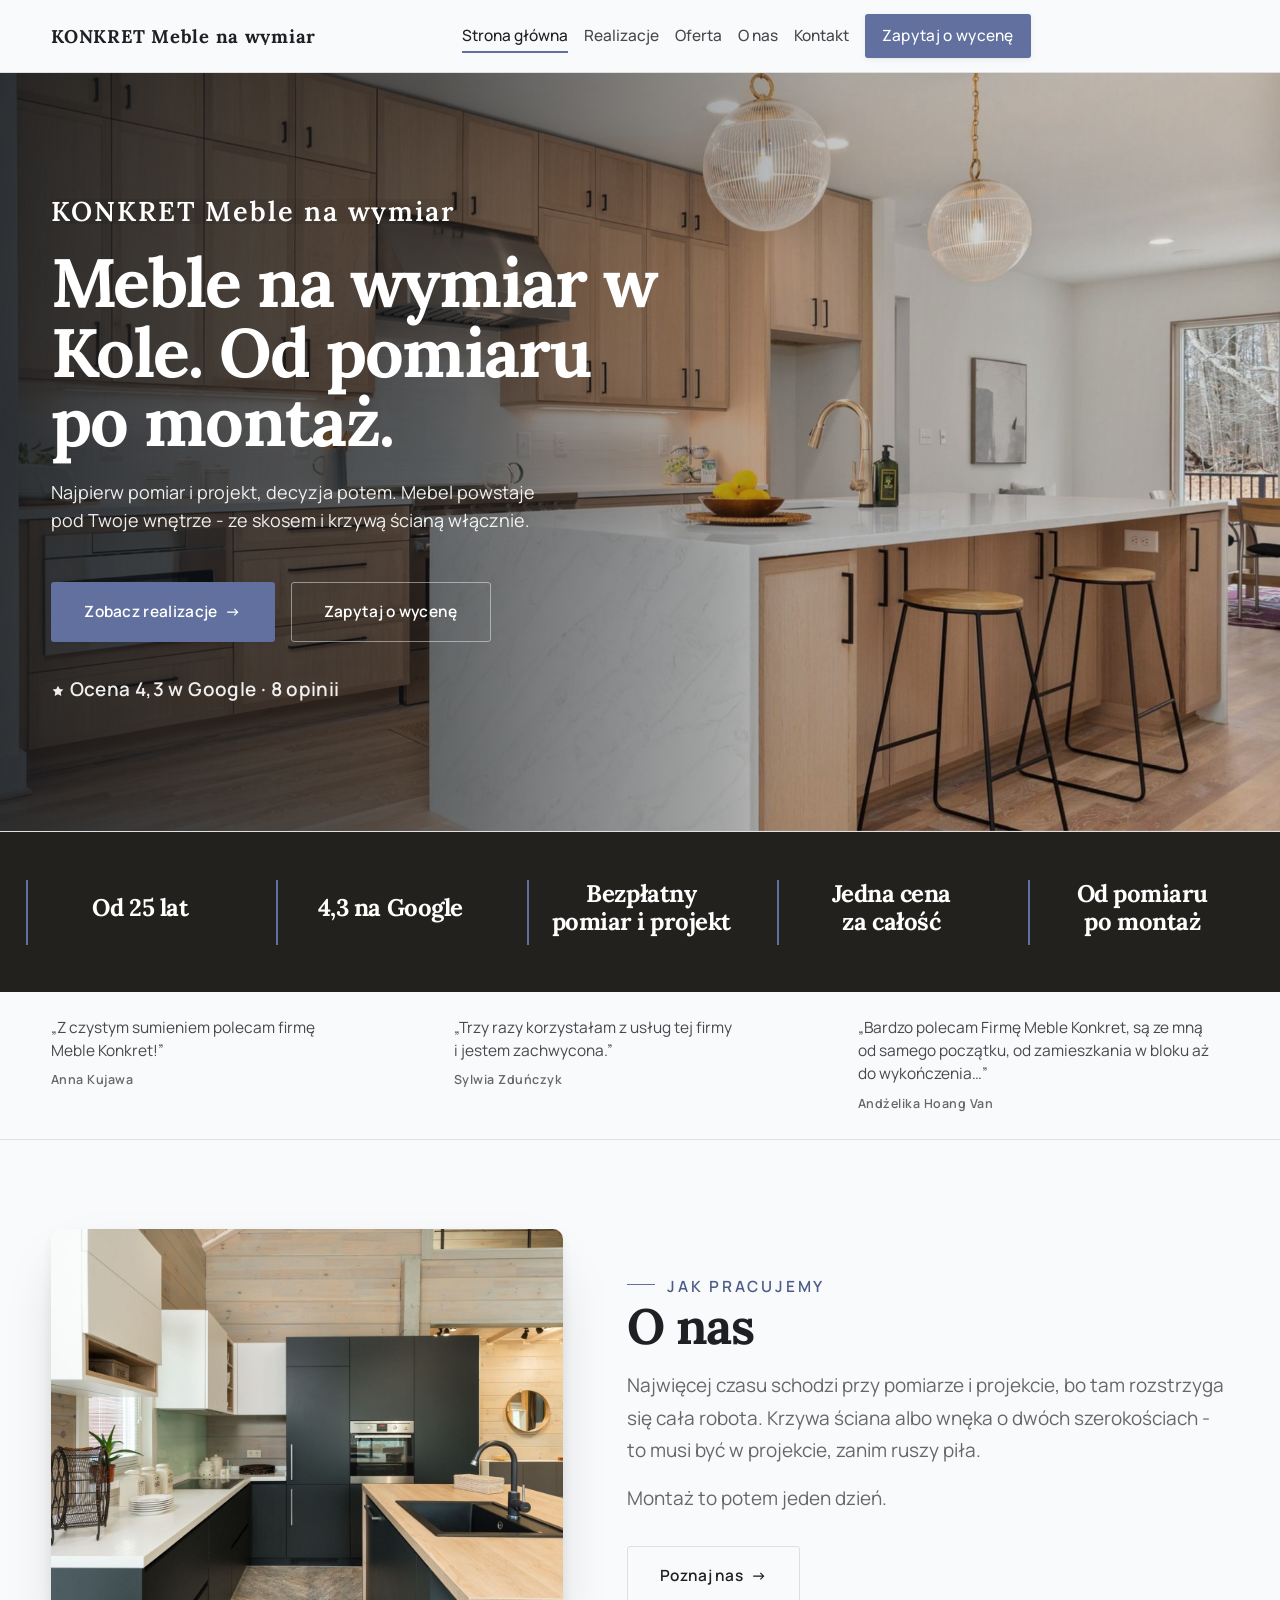
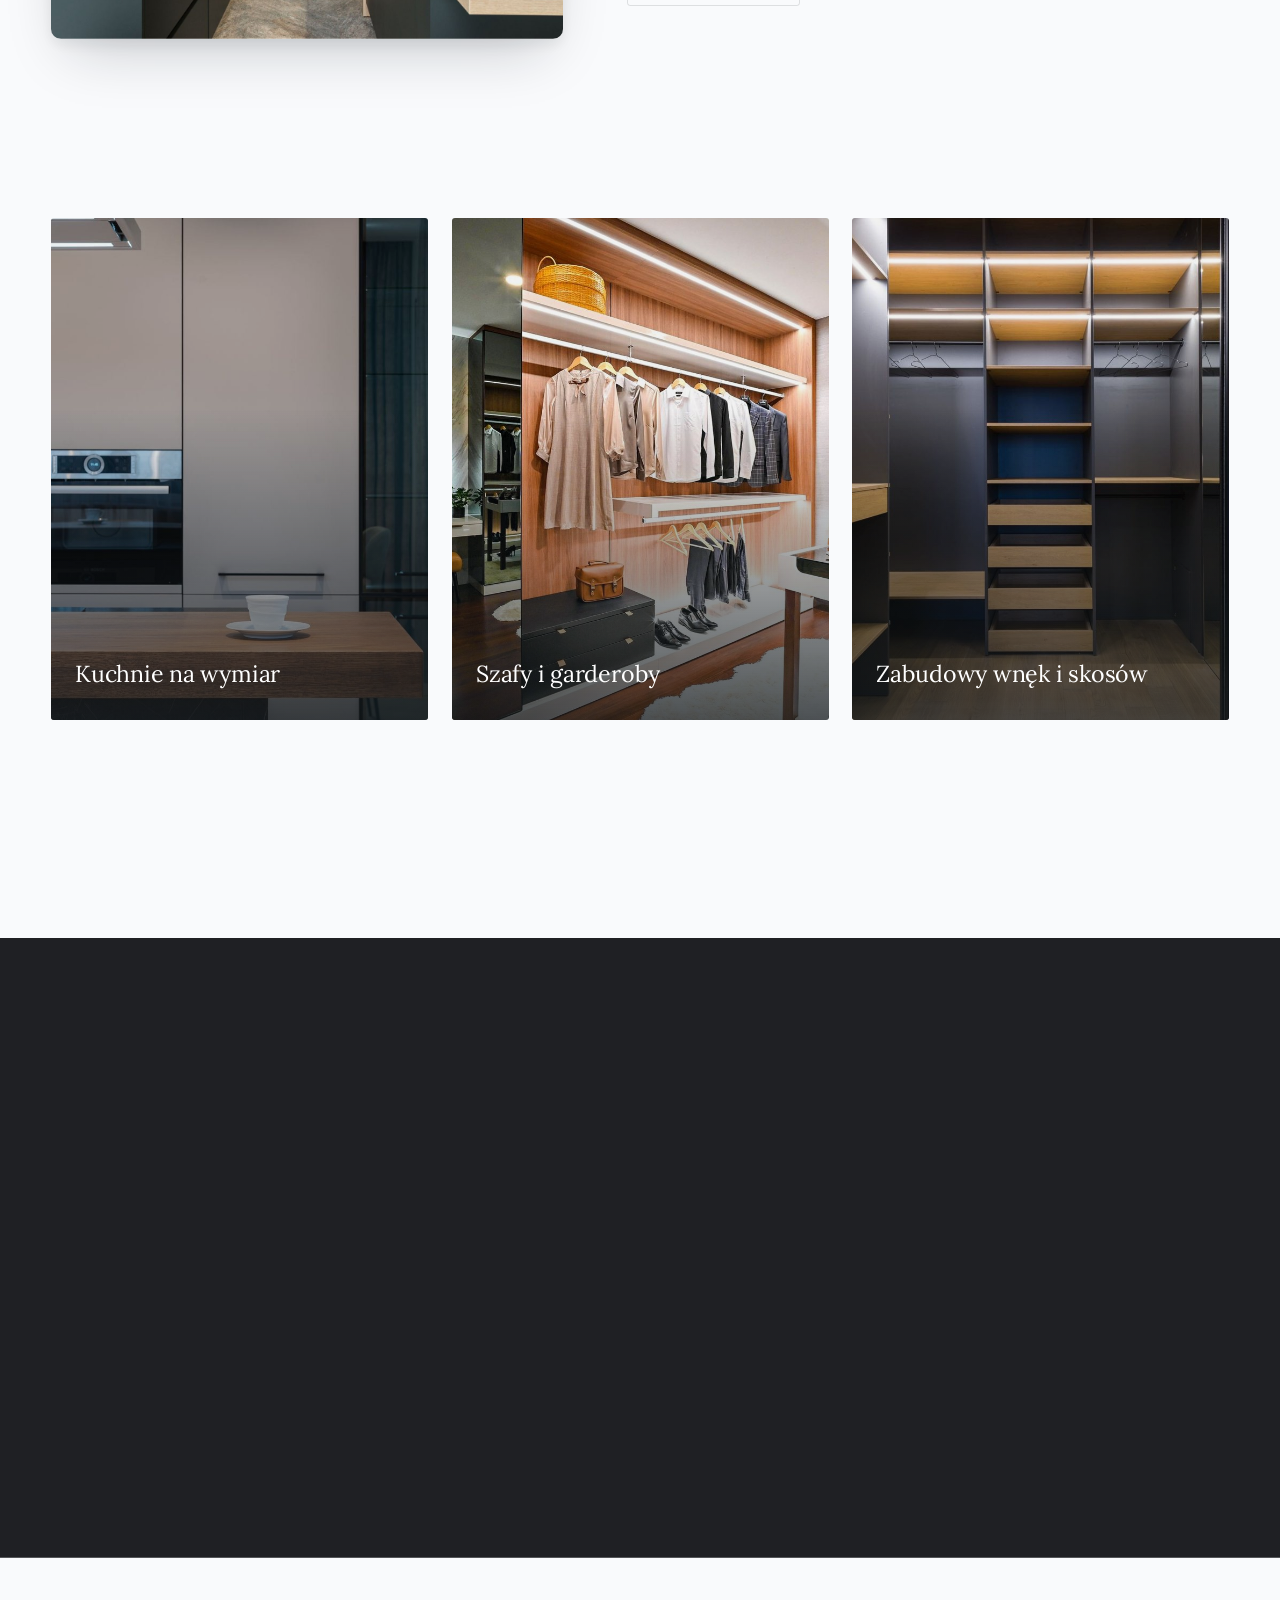
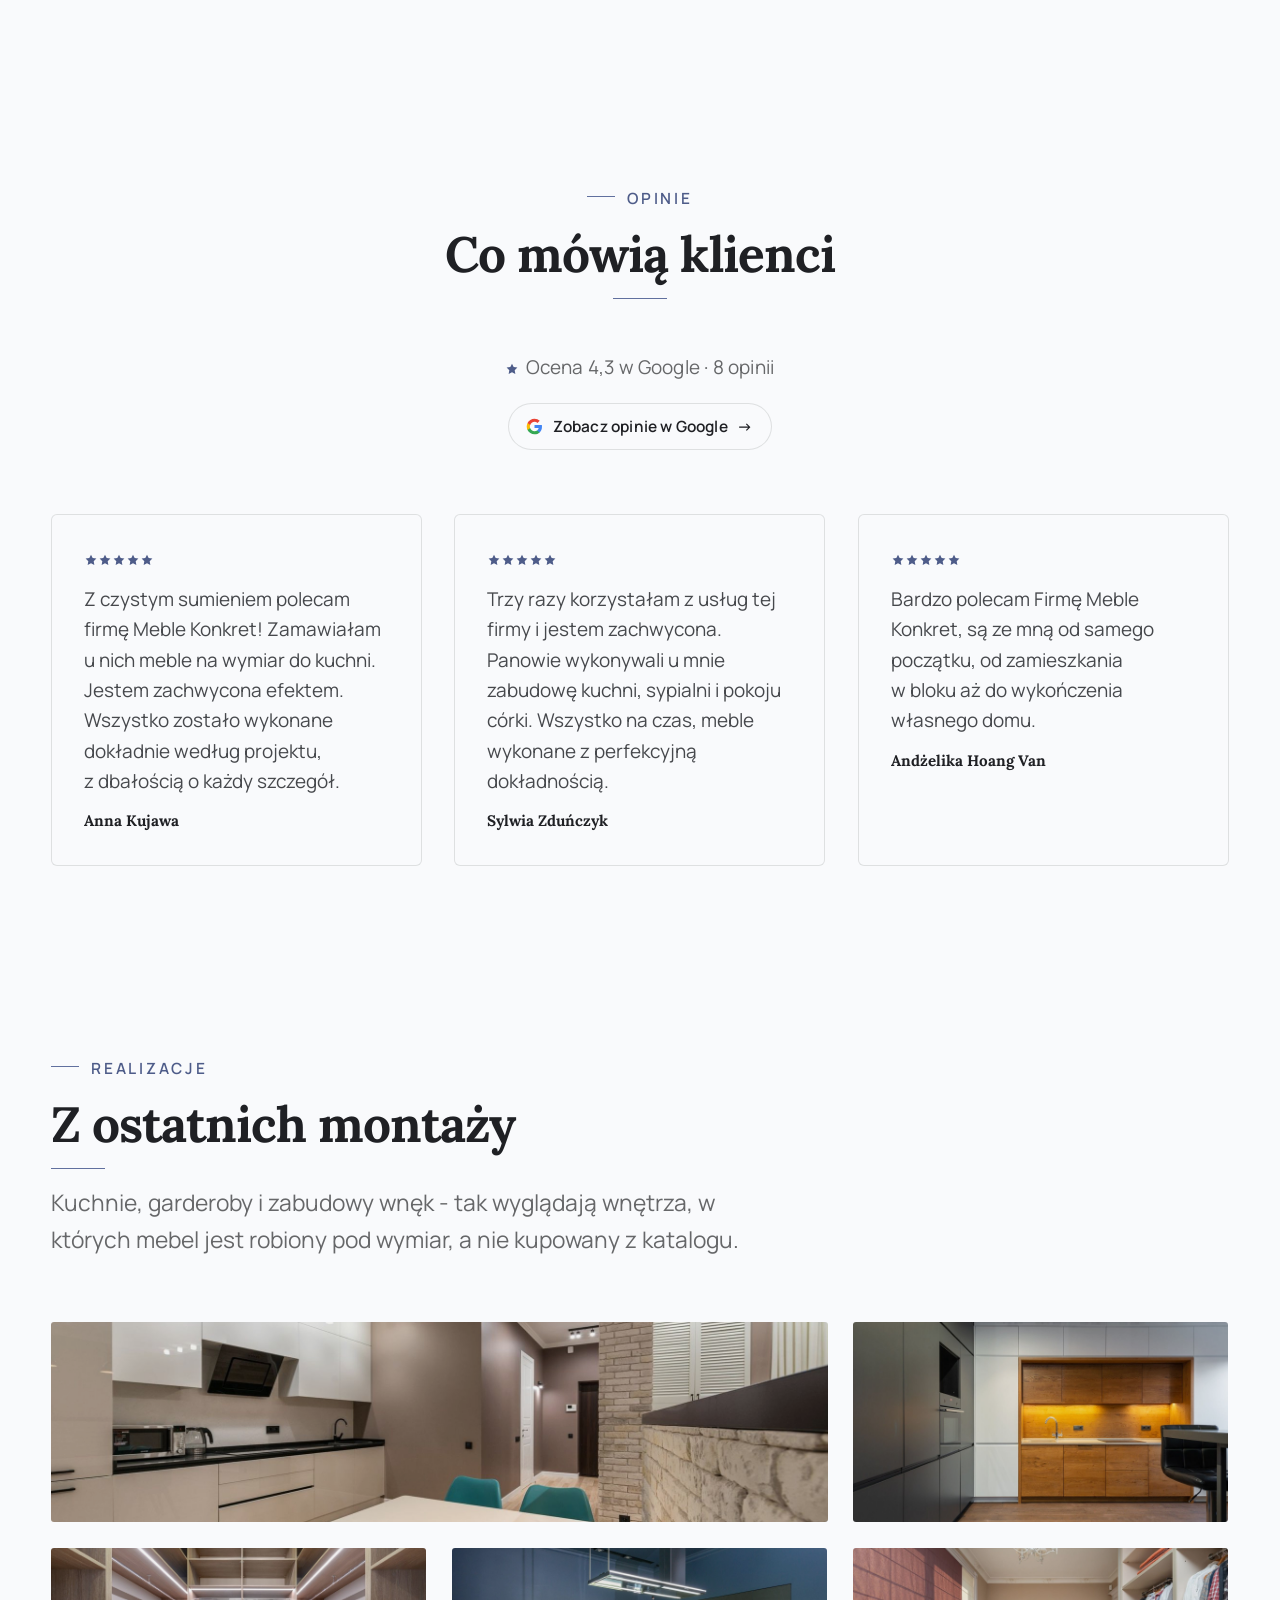
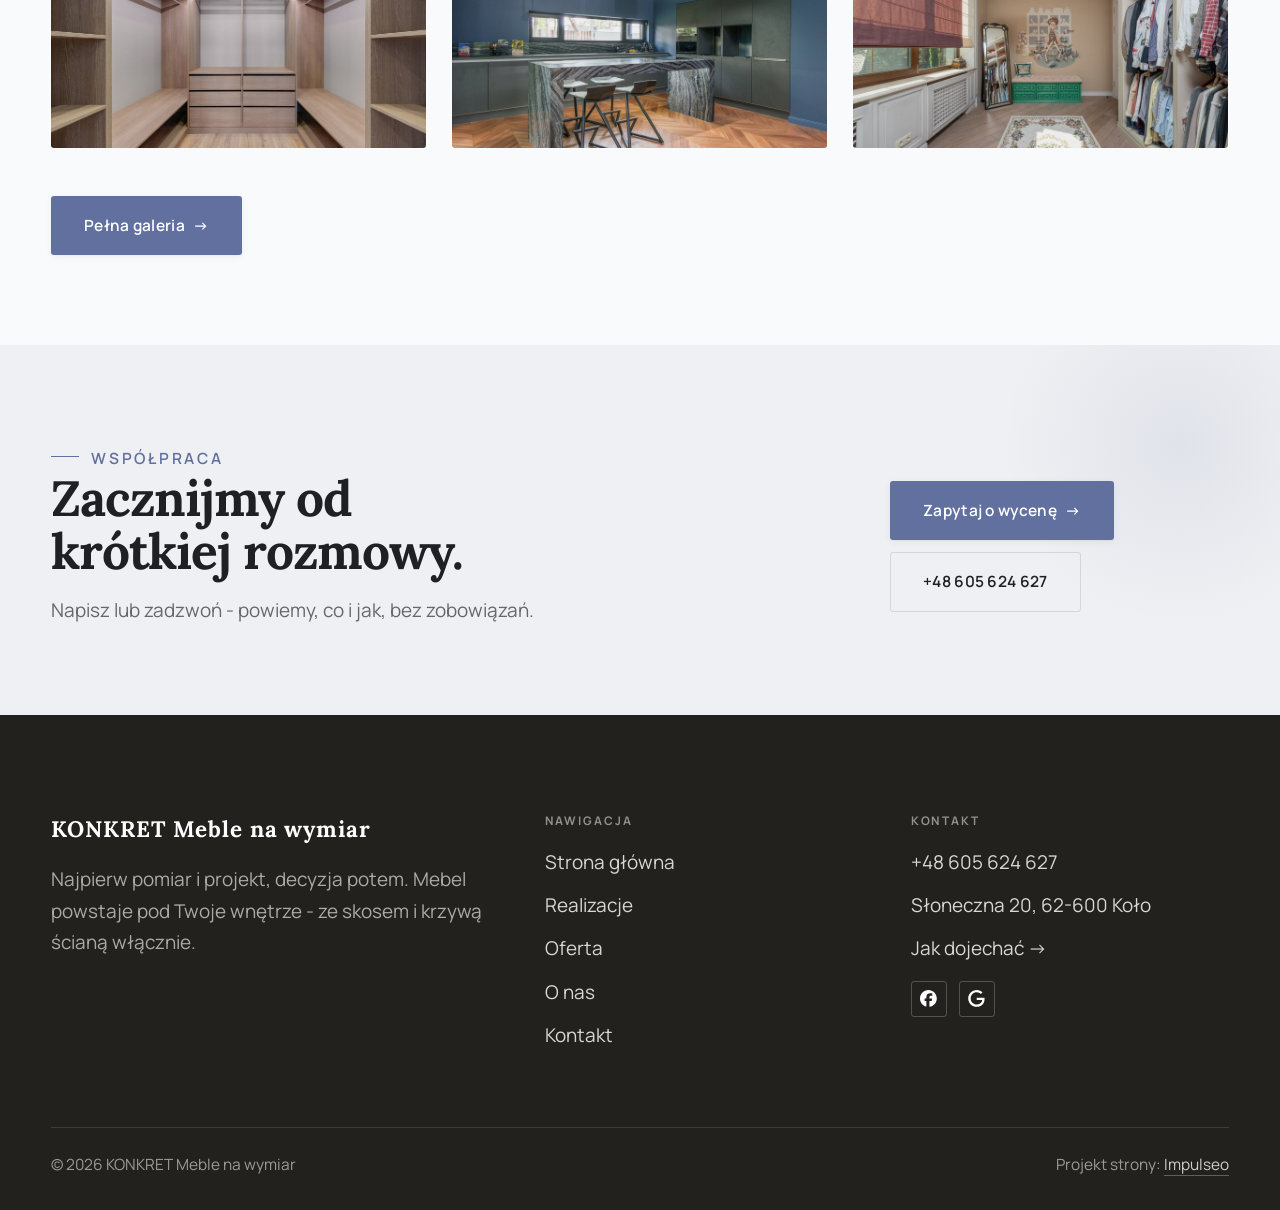
==== index.html @ 9aa64b75 "Strona demo: konkret-meble-na-wymiar" ====
<!DOCTYPE html>
<html lang="pl">
<head>
<meta charset="UTF-8">
<meta name="viewport" content="width=device-width, initial-scale=1.0">
<title>KONKRET Meble na wymiar - meble na wymiar, kuchnie i szafy</title>
<meta name="description" content="Meble na wymiar w Kole: kuchnie, szafy i zabudowy pod Twoje wnętrze. Bezpłatny pomiar i projekt, jedna cena, montaż z gwarancją. Zadzwoń: +48 605 624 627.">
<link rel="canonical" href="https://kris20032.github.io/konkret-meble-na-wymiar/">
<meta name="robots" content="noindex, nofollow">
<meta property="og:type" content="website">
<meta property="og:locale" content="pl_PL">
<meta property="og:site_name" content="KONKRET Meble na wymiar">
<meta property="og:title" content="KONKRET Meble na wymiar - meble na wymiar, kuchnie i szafy">
<meta property="og:description" content="Meble na wymiar w Kole: kuchnie, szafy i zabudowy pod Twoje wnętrze. Bezpłatny pomiar i projekt, jedna cena, montaż z gwarancją. Zadzwoń: +48 605 624 627.">
<meta property="og:url" content="https://kris20032.github.io/konkret-meble-na-wymiar/">
<meta property="og:image" content="https://kris20032.github.io/konkret-meble-na-wymiar/img/og.jpg">
<meta property="og:image:width" content="1200">
<meta property="og:image:height" content="630">
<meta name="twitter:card" content="summary_large_image">
<script type="application/ld+json">{"@context": "https://schema.org", "@type": "HomeAndConstructionBusiness", "name": "KONKRET Meble na wymiar", "url": "https://kris20032.github.io/konkret-meble-na-wymiar/", "telephone": "+48605624627", "image": "https://kris20032.github.io/konkret-meble-na-wymiar/img/og.jpg", "areaServed": "Koło"}</script>
<link rel="preconnect" href="https://fonts.googleapis.com">
<link rel="preconnect" href="https://fonts.gstatic.com" crossorigin>
<link href="https://fonts.googleapis.com/css2?family=Lora:wght@500;600;700&family=Manrope:wght@400;500;600&display=swap" rel="stylesheet">
<link rel="stylesheet" href="assets/styles.css?v=09ca39fa">
</head>
<body>

<header class="nav">
  <div class="wrap nav-inner">
    <a class="brand" href="index.html"><span class="name">KONKRET Meble na wymiar</span></a>
    <nav class="nav-links">
      <a href="index.html" class="active" aria-current="page">Strona główna</a>
      <a href="realizacje.html">Realizacje</a>
      <a href="oferta.html">Oferta</a>
      <a href="o-nas.html">O nas</a>
      <a href="kontakt.html">Kontakt</a>
      <a href="kontakt.html" class="btn btn-accent">Zapytaj o wycenę</a>
    </nav>
    <button class="nav-toggle" aria-label="Menu"><span></span><span></span><span></span></button>
  </div>
</header>

<main>
<section class="hero-cine">
  <img src="img/hero.jpg" fetchpriority="high" alt="KONKRET Meble na wymiar - Meble na wymiar w Kole. Od pomiaru po montaż. " width="1880" height="1253">
  <div class="wrap">
    <div class="hero-copy">
      <div class="brandmark bm-s"><span class="bm-line"><span>KONKRET Meble na wymiar</span></span></div>
      <h1>Meble na wymiar w Kole. Od pomiaru po montaż. </h1>
      <p class="lead">Najpierw pomiar i projekt, decyzja potem. Mebel powstaje pod Twoje wnętrze - ze skosem i krzywą ścianą włącznie.</p>
      <div class="hero-actions">
        <a href="realizacje.html" class="btn btn-accent">Zobacz realizacje <span class="arr">→</span></a>
        <a href="kontakt.html" class="btn btn-ghost" style="color:#fff;border-color:rgba(255,255,255,.45)">Zapytaj o wycenę</a>
      </div>
      <div style="margin-top:var(--space-6);color:#fff;font-weight:600;letter-spacing:.02em;opacity:.92"><svg class="ico-star" width="14" height="14" viewBox="0 0 24 24" style="vertical-align:-2px" aria-hidden="true"><path d="M12 2.8l2.85 5.8 6.4.93-4.63 4.5 1.1 6.37L12 17.4l-5.72 3 1.1-6.37-4.63-4.5 6.4-.93L12 2.8Z" fill="currentColor"/></svg> Ocena 4,3 w Google · 8 opinii</div>
    </div>
  </div>
</section>
<section class="strip n-5" style="padding-block:0">
  <div class="wrap">
    <div class="item reveal"><div class="k">Od 25 lat</div><div class="v"></div></div>
    <div class="item reveal"><div class="k">4,3 na Google</div><div class="v"></div></div>
    <div class="item reveal"><div class="k">Bezpłatny pomiar i projekt</div><div class="v"></div></div>
    <div class="item reveal"><div class="k">Jedna cena za całość</div><div class="v"></div></div>
    <div class="item reveal"><div class="k">Od pomiaru po montaż</div><div class="v"></div></div>
  </div>
</section>
<section class="opinie-mini" aria-label="Opinie klientów">
  <div class="wrap">
    <div class="om-row">
      <div class="om-item reveal"><blockquote>„Z czystym sumieniem polecam firmę Meble Konkret!”</blockquote><span class="om-autor">Anna Kujawa</span></div>
      <div class="om-item reveal"><blockquote>„Trzy razy korzystałam z usług tej firmy i jestem zachwycona.”</blockquote><span class="om-autor">Sylwia Zduńczyk</span></div>
      <div class="om-item reveal"><blockquote>„Bardzo polecam Firmę Meble Konkret, są ze mną od samego początku, od zamieszkania w bloku aż do wykończenia…”</blockquote><span class="om-autor">Andżelika Hoang Van</span></div>
    </div>
  </div>
</section>
<section>
  <div class="wrap split">
    <div class="split-art reveal"><img src="img/g1.jpg" alt="KONKRET Meble na wymiar - realizacja" loading="lazy" width="1600" height="1068" decoding="async"></div>
    <div class="split-copy reveal">
      <span class="eyebrow">Jak pracujemy</span>
      <h2>O nas</h2>
      <p class="muted">Najwięcej czasu schodzi przy pomiarze i projekcie, bo tam rozstrzyga się cała robota. Krzywa ściana albo wnęka o dwóch szerokościach - to musi być w projekcie, zanim ruszy piła.</p>
      <p class="muted">Montaż to potem jeden dzień.</p>
      <a href="o-nas.html" class="btn btn-ghost">Poznaj nas <span class="arr">→</span></a>
    </div>
  </div>
</section>
<section class="gateways-band">
  <div class="wrap">
    <div class="gateways">
      <a href="oferta.html" class="gateway reveal"><img src="img/g2.jpg" alt="Kuchnie na wymiar" loading="lazy" width="1600" height="1068" decoding="async"><span class="g-ttl">Kuchnie na wymiar</span></a>
      <a href="oferta.html" class="gateway reveal"><img src="img/g3.jpg" alt="Szafy i garderoby" loading="lazy" width="1600" height="1065" decoding="async"><span class="g-ttl">Szafy i garderoby</span></a>
      <a href="oferta.html" class="gateway reveal"><img src="img/g4.jpg" alt="Zabudowy wnęk i skosów" loading="lazy" width="1600" height="1068" decoding="async"><span class="g-ttl">Zabudowy wnęk i skosów</span></a>
    </div>
  </div>
</section>
<section class="stopklatka" aria-hidden="true">
  <div class="stk-bg" style="background-image:url(img/g5.jpg)"></div>
</section>
<section class="opinie">
  <div class="wrap">
    <div class="head center reveal">
      <span class="eyebrow">Opinie</span>
      <h2>Co mówią klienci</h2>
    </div>
    <p class="op-meta reveal"><svg class="ico-star" width="14" height="14" viewBox="0 0 24 24" style="vertical-align:-2px" aria-hidden="true"><path d="M12 2.8l2.85 5.8 6.4.93-4.63 4.5 1.1 6.37L12 17.4l-5.72 3 1.1-6.37-4.63-4.5 6.4-.93L12 2.8Z" fill="currentColor"/></svg> Ocena 4,3 w Google · 8 opinii</p>
    <p class="op-meta reveal"><a class="op-google" href="https://maps.google.com/?cid=6758295252737353526" target="_blank" rel="noopener"><svg class="op-g-ico" viewBox="0 0 24 24" width="17" height="17" aria-hidden="true"><path fill="#4285F4" d="M22.56 12.25c0-.78-.07-1.53-.2-2.25H12v4.26h5.92c-.26 1.37-1.04 2.53-2.21 3.31v2.77h3.57c2.08-1.92 3.28-4.74 3.28-8.09z"/><path fill="#34A853" d="M12 23c2.97 0 5.46-.98 7.28-2.66l-3.57-2.77c-.98.66-2.23 1.06-3.71 1.06-2.86 0-5.29-1.93-6.16-4.53H2.18v2.84C3.99 20.53 7.7 23 12 23z"/><path fill="#FBBC05" d="M5.84 14.09c-.22-.66-.35-1.36-.35-2.09s.13-1.43.35-2.09V7.07H2.18C1.43 8.55 1 10.22 1 12s.43 3.45 1.18 4.93l2.85-2.22.81-.62z"/><path fill="#EA4335" d="M12 5.38c1.62 0 3.06.56 4.21 1.64l3.15-3.15C17.45 2.09 14.97 1 12 1 7.7 1 3.99 3.47 2.18 7.07l3.66 2.84c.87-2.6 3.3-4.53 6.16-4.53z"/></svg><span>Zobacz opinie w Google</span><span class="arr">→</span></a></p>
    <div class="opinie-grid">
      <figure class="op-card reveal"><span class="op-star"><svg class="ico-star" width="14" height="14" viewBox="0 0 24 24" style="vertical-align:-2px" aria-hidden="true"><path d="M12 2.8l2.85 5.8 6.4.93-4.63 4.5 1.1 6.37L12 17.4l-5.72 3 1.1-6.37-4.63-4.5 6.4-.93L12 2.8Z" fill="currentColor"/></svg><svg class="ico-star" width="14" height="14" viewBox="0 0 24 24" style="vertical-align:-2px" aria-hidden="true"><path d="M12 2.8l2.85 5.8 6.4.93-4.63 4.5 1.1 6.37L12 17.4l-5.72 3 1.1-6.37-4.63-4.5 6.4-.93L12 2.8Z" fill="currentColor"/></svg><svg class="ico-star" width="14" height="14" viewBox="0 0 24 24" style="vertical-align:-2px" aria-hidden="true"><path d="M12 2.8l2.85 5.8 6.4.93-4.63 4.5 1.1 6.37L12 17.4l-5.72 3 1.1-6.37-4.63-4.5 6.4-.93L12 2.8Z" fill="currentColor"/></svg><svg class="ico-star" width="14" height="14" viewBox="0 0 24 24" style="vertical-align:-2px" aria-hidden="true"><path d="M12 2.8l2.85 5.8 6.4.93-4.63 4.5 1.1 6.37L12 17.4l-5.72 3 1.1-6.37-4.63-4.5 6.4-.93L12 2.8Z" fill="currentColor"/></svg><svg class="ico-star" width="14" height="14" viewBox="0 0 24 24" style="vertical-align:-2px" aria-hidden="true"><path d="M12 2.8l2.85 5.8 6.4.93-4.63 4.5 1.1 6.37L12 17.4l-5.72 3 1.1-6.37-4.63-4.5 6.4-.93L12 2.8Z" fill="currentColor"/></svg></span><blockquote>Z czystym sumieniem polecam firmę Meble Konkret! Zamawiałam u nich meble na wymiar do kuchni. Jestem zachwycona efektem. Wszystko zostało wykonane dokładnie według projektu, z dbałością o każdy szczegół.</blockquote><span class="op-autor">Anna Kujawa</span></figure>
      <figure class="op-card reveal"><span class="op-star"><svg class="ico-star" width="14" height="14" viewBox="0 0 24 24" style="vertical-align:-2px" aria-hidden="true"><path d="M12 2.8l2.85 5.8 6.4.93-4.63 4.5 1.1 6.37L12 17.4l-5.72 3 1.1-6.37-4.63-4.5 6.4-.93L12 2.8Z" fill="currentColor"/></svg><svg class="ico-star" width="14" height="14" viewBox="0 0 24 24" style="vertical-align:-2px" aria-hidden="true"><path d="M12 2.8l2.85 5.8 6.4.93-4.63 4.5 1.1 6.37L12 17.4l-5.72 3 1.1-6.37-4.63-4.5 6.4-.93L12 2.8Z" fill="currentColor"/></svg><svg class="ico-star" width="14" height="14" viewBox="0 0 24 24" style="vertical-align:-2px" aria-hidden="true"><path d="M12 2.8l2.85 5.8 6.4.93-4.63 4.5 1.1 6.37L12 17.4l-5.72 3 1.1-6.37-4.63-4.5 6.4-.93L12 2.8Z" fill="currentColor"/></svg><svg class="ico-star" width="14" height="14" viewBox="0 0 24 24" style="vertical-align:-2px" aria-hidden="true"><path d="M12 2.8l2.85 5.8 6.4.93-4.63 4.5 1.1 6.37L12 17.4l-5.72 3 1.1-6.37-4.63-4.5 6.4-.93L12 2.8Z" fill="currentColor"/></svg><svg class="ico-star" width="14" height="14" viewBox="0 0 24 24" style="vertical-align:-2px" aria-hidden="true"><path d="M12 2.8l2.85 5.8 6.4.93-4.63 4.5 1.1 6.37L12 17.4l-5.72 3 1.1-6.37-4.63-4.5 6.4-.93L12 2.8Z" fill="currentColor"/></svg></span><blockquote>Trzy razy korzystałam z usług tej firmy i jestem zachwycona. Panowie wykonywali u mnie zabudowę kuchni, sypialni i pokoju córki. Wszystko na czas, meble wykonane z perfekcyjną dokładnością.</blockquote><span class="op-autor">Sylwia Zduńczyk</span></figure>
      <figure class="op-card reveal"><span class="op-star"><svg class="ico-star" width="14" height="14" viewBox="0 0 24 24" style="vertical-align:-2px" aria-hidden="true"><path d="M12 2.8l2.85 5.8 6.4.93-4.63 4.5 1.1 6.37L12 17.4l-5.72 3 1.1-6.37-4.63-4.5 6.4-.93L12 2.8Z" fill="currentColor"/></svg><svg class="ico-star" width="14" height="14" viewBox="0 0 24 24" style="vertical-align:-2px" aria-hidden="true"><path d="M12 2.8l2.85 5.8 6.4.93-4.63 4.5 1.1 6.37L12 17.4l-5.72 3 1.1-6.37-4.63-4.5 6.4-.93L12 2.8Z" fill="currentColor"/></svg><svg class="ico-star" width="14" height="14" viewBox="0 0 24 24" style="vertical-align:-2px" aria-hidden="true"><path d="M12 2.8l2.85 5.8 6.4.93-4.63 4.5 1.1 6.37L12 17.4l-5.72 3 1.1-6.37-4.63-4.5 6.4-.93L12 2.8Z" fill="currentColor"/></svg><svg class="ico-star" width="14" height="14" viewBox="0 0 24 24" style="vertical-align:-2px" aria-hidden="true"><path d="M12 2.8l2.85 5.8 6.4.93-4.63 4.5 1.1 6.37L12 17.4l-5.72 3 1.1-6.37-4.63-4.5 6.4-.93L12 2.8Z" fill="currentColor"/></svg><svg class="ico-star" width="14" height="14" viewBox="0 0 24 24" style="vertical-align:-2px" aria-hidden="true"><path d="M12 2.8l2.85 5.8 6.4.93-4.63 4.5 1.1 6.37L12 17.4l-5.72 3 1.1-6.37-4.63-4.5 6.4-.93L12 2.8Z" fill="currentColor"/></svg></span><blockquote>Bardzo polecam Firmę Meble Konkret, są ze mną od samego początku, od zamieszkania w bloku aż do wykończenia własnego domu.</blockquote><span class="op-autor">Andżelika Hoang Van</span></figure>
    </div>
  </div>
</section>
<section>
  <div class="wrap">
    <div class="head reveal">
      <span class="eyebrow">Realizacje</span>
      <h2>Z ostatnich montaży</h2>
      <p>Kuchnie, garderoby i zabudowy wnęk - tak wyglądają wnętrza, w których mebel jest robiony pod wymiar, a nie kupowany z katalogu.</p>
    </div>
    <div class="gallery">
      <div class="tile t-two3 reveal"><img src="img/g6.jpg" alt="KONKRET Meble na wymiar" loading="lazy" width="1600" height="1068" decoding="async"></div>
      <div class="tile t-third reveal"><img src="img/g7.jpg" alt="KONKRET Meble na wymiar" loading="lazy" width="1600" height="1068" decoding="async"></div>
      <div class="tile t-third reveal"><img src="img/g8.jpg" alt="KONKRET Meble na wymiar" loading="lazy" width="1600" height="1066" decoding="async"></div>
      <div class="tile t-third reveal"><img src="img/g9.jpg" alt="KONKRET Meble na wymiar" loading="lazy" width="1600" height="1068" decoding="async"></div>
      <div class="tile t-third reveal"><img src="img/g10.jpg" alt="KONKRET Meble na wymiar" loading="lazy" width="1600" height="1068" decoding="async"></div>
    </div>
    <div style="margin-top:var(--space-7)" class="reveal"><a href="realizacje.html" class="btn btn-accent">Pełna galeria <span class="arr">→</span></a></div>
  </div>
</section>
<section class="cta">
  <div class="wrap">
    <div class="reveal">
      <span class="eyebrow">Współpraca</span>
      <h2>Zacznijmy od krótkiej rozmowy.</h2>
      <p>Napisz lub zadzwoń - powiemy, co i jak, bez zobowiązań.</p>
    </div>
    <div class="cta-actions reveal">
      <a href="kontakt.html" class="btn btn-light">Zapytaj o wycenę <span class="arr">→</span></a>
      <a href="tel:+48605624627" class="btn btn-ghost btn-ghost-cta">+48 605 624 627</a>
    </div>
  </div>
</section>
</main>

<footer>
  <div class="wrap">
    <div class="foot-grid">
      <div class="foot-brand">
        <div class="name">KONKRET Meble na wymiar</div>
        <p>Najpierw pomiar i projekt, decyzja potem. Mebel powstaje pod Twoje wnętrze - ze skosem i krzywą ścianą włącznie.</p>
      </div>
      <div class="foot-col">
        <h4>Nawigacja</h4>
        <a href="index.html">Strona główna</a>
        <a href="realizacje.html">Realizacje</a>
        <a href="oferta.html">Oferta</a>
        <a href="o-nas.html">O nas</a>
        <a href="kontakt.html">Kontakt</a>
      </div>
      <div class="foot-col">
        <h4>Kontakt</h4>
        <a href="tel:+48605624627">+48 605 624 627</a>
        <p>Słoneczna 20, 62-600 Koło</p>
        <a href="https://maps.google.com/?cid=6758295252737353526" target="_blank" rel="noopener">Jak dojechać →</a>
      <div class="foot-soc">
        <a class="soc" href="https://www.facebook.com/meblekonkretkolo/" target="_blank" rel="noopener" aria-label="Facebook - KONKRET Meble na wymiar"><svg viewBox="0 0 24 24" aria-hidden="true" focusable="false"><path d="M9.101 23.691v-7.98H6.627v-3.667h2.474v-1.58c0-4.085 1.848-5.978 5.858-5.978.401 0 .955.042 1.468.103a8.68 8.68 0 0 1 1.141.195v3.325a8.623 8.623 0 0 0-.653-.036 26.805 26.805 0 0 0-.733-.009c-.707 0-1.259.096-1.675.309a1.686 1.686 0 0 0-.679.622c-.258.42-.374.995-.374 1.752v1.297h3.919l-.386 2.103-.287 1.564h-3.246v8.245C19.396 23.238 24 18.179 24 12.044c0-6.627-5.373-12-12-12s-12 5.373-12 12c0 5.628 3.874 10.35 9.101 11.647Z" fill="currentColor"/></svg></a>
        <a class="soc" href="https://maps.google.com/?cid=6758295252737353526" target="_blank" rel="noopener" aria-label="Google - KONKRET Meble na wymiar"><svg viewBox="0 0 24 24" aria-hidden="true" focusable="false"><path d="M12.48 10.92v3.28h7.84c-.24 1.84-.853 3.187-1.787 4.133-1.147 1.147-2.933 2.4-6.053 2.4-4.827 0-8.6-3.893-8.6-8.72s3.773-8.72 8.6-8.72c2.6 0 4.507 1.027 5.907 2.347l2.307-2.307C18.747 1.44 16.133 0 12.48 0 5.867 0 .307 5.387.307 12s5.56 12 12.173 12c3.573 0 6.267-1.173 8.373-3.36 2.16-2.16 2.84-5.213 2.84-7.667 0-.76-.053-1.467-.173-2.053H12.48z" fill="currentColor"/></svg></a>
      </div>
      </div>
    </div>
    <div class="foot-bot">
      <span>© 2026 KONKRET Meble na wymiar</span>
      <span>Projekt strony: <a class="foot-credit" href="https://impulseo.pl" target="_blank" rel="noopener">Impulseo</a></span>
    </div>
  </div>
</footer>
<div class="sticky-reserve"><a class="sr-book" href="kontakt.html">Zapytaj o wycenę</a><a class="sr-call" href="tel:+48605624627" aria-label="Zadzwoń"><svg class="ico-tel" width="16" height="16" viewBox="0 0 24 24" fill="none" aria-hidden="true"><path d="M6.6 10.8a15.5 15.5 0 0 0 6.6 6.6l2.2-2.2a1 1 0 0 1 1-.24 11.4 11.4 0 0 0 3.6.58 1 1 0 0 1 1 1V20a1 1 0 0 1-1 1A17 17 0 0 1 3 4a1 1 0 0 1 1-1h3.5a1 1 0 0 1 1 1c0 1.25.2 2.46.58 3.6a1 1 0 0 1-.25 1l-2.23 2.2Z" fill="currentColor"/></svg></a></div>
<div class="demo-wazne" data-do="2026-08-19" data-cykl="3" hidden><svg class="dw-ico" width="13" height="13" viewBox="0 0 24 24" fill="none" aria-hidden="true"><circle cx="12" cy="12" r="8.6" stroke="currentColor" stroke-width="1.8"/><path d="M12 7.2V12l3.3 2" stroke="currentColor" stroke-width="1.8" stroke-linecap="round"/></svg><span class="dw-txt"></span></div>

<script src="assets/main.js"></script>
</body>
</html>
---- assets/styles.css ----
/* ============================================================
   STOLBASZ — premium, architektoniczny B2B fit-out
   Jasna paleta, zero brązu. System wg premium-web-craft.
   Projekt strony: Impulseo (impulseo.pl)
   ============================================================ */

:root{
  /* PALETA — jasna, architektoniczna, chłodna */
  --paper:#F3F1EC;          /* główne tło */
  --paper-2:#E6E3DB;        /* sekcje alternatywne (chłodny jasny szary) */
  --paper-3:#E6E3DB;        /* delikatne wypełnienia */
  --ink:#23211E;            /* tekst główny — chłodny grafit */
  --ink-soft:#43403A;       /* nagłówki drugorzędne */
  --muted:#87837A;          /* tekst poboczny */
  --line:rgba(35,33,30,.12);/* hairline */
  --accent:#8A6B3C;         /* stonowany petrol-slate — jedyny akcent */
  --accent-d:#6E5430;
  --accent-soft:rgba(138,107,60,.10);
  --dark:#23211E;           /* sekcje ciemne (stopka/CTA) */

  /* HOVER ZDJĘĆ — JEDEN standard dla całego silnika (decyzja K. 04.08.2026, artefakt z wariantami).
     AKTUALNE (K.+Szymon 09.08.2026, wybór z artefaktu 6 wariantów): zoom 1.05 przy 1.4s -
     przy tak długim czasie mocniejszy kadr NIE skacze, tylko „oddycha". Poprzedni standard
     (1.02 / .55s z 04.08) odbierany jako dynamiczny i szybki.
     Spoczynek lekko przygaszony, ale TYLKO tam, gdzie jest mysz (@media hover:hover) —
     na telefonie zdjęcia zostają w pełnej jasności. */
  --img-zoom:1.05;                   /* K.+Szymon 09.08: wariant F z artefaktu porównawczego */
  --img-rest:brightness(.95) saturate(.99);
  --img-hot:brightness(1.06) saturate(1.05);
  --img-dur:1.4s;                    /* K.+Szymon 09.08 (wariant F): powoli = elegancko */
  --img-ease:cubic-bezier(.16,.84,.44,1);  /* miękki ogon, efekt „oddychania" */

  /* ODSTĘPY — skala 4/8 */
  --space-1:4px; --space-2:8px; --space-3:12px; --space-4:16px; --space-5:24px;
  --space-6:32px; --space-7:48px; --space-8:64px; --space-9:96px; --space-10:128px;

  /* TYPOGRAFIA — fluid clamp() (skala podbita 16.07.2026: większe, czytelniejsze litery — uwaga Adama) */
  --text-sm:clamp(.9rem,.87rem + .12vw,1rem);
  --text-base:clamp(1.08rem,1.04rem + .18vw,1.2rem);
  --text-lg:clamp(1.24rem,1.15rem + .34vw,1.44rem);
  --text-h3:clamp(1.34rem,1.22rem + .55vw,1.66rem);
  --text-h2:clamp(2.1rem,1.66rem + 2.1vw,3.1rem);
  --text-h1:clamp(2.9rem,2.1rem + 4vw,5.1rem);

  /* PROMIENIE — architektoniczne, raczej ostre */
  --r-sm:3px; --r-md:6px; --r-lg:10px;

  /* RUCH */
  --ease:cubic-bezier(.25,.46,.45,.94); --dur:.24s;

  /* CIENIE — miękkie, warstwowe */
  --sh-sm:0 1px 2px rgba(16,24,32,.04), 0 2px 8px rgba(16,24,32,.05);
  --sh-md:0 2px 6px rgba(16,24,32,.05), 0 12px 28px -8px rgba(16,24,32,.12);
  --sh-lg:0 6px 14px rgba(16,24,32,.07), 0 26px 56px -18px rgba(16,24,32,.22);

  --hairline:1px solid var(--line);

  --font-display:'Lora',serif;
  --font-body:'Manrope',sans-serif;
}

*{box-sizing:border-box;margin:0;padding:0}
html{scroll-behavior:smooth}
body{
  font-family:var(--font-body);
  font-size:var(--text-base);
  line-height:1.65;
  color:var(--ink);
  background:var(--paper);
  -webkit-font-smoothing:antialiased;
  text-rendering:optimizeLegibility;
}
img{max-width:100%;height:auto;display:block}  /* height:auto = width/height z atrybutów trzyma proporcje (TOP#12) */
a{color:inherit;text-decoration:none}

.wrap{width:min(92%,1180px);margin-inline:auto}
section{padding-block:clamp(52px,6.5vw,96px)}

h1,h2,h3{font-family:var(--font-display);font-weight:700;line-height:1.08;letter-spacing:-.02em;color:var(--ink)}
h1{font-size:var(--text-h1);letter-spacing:-.035em}
h2{font-size:var(--text-h2);letter-spacing:-.025em}
h3{font-size:var(--text-h3)}
/* MIARA — długość wiersza. WCAG 2.2 SC 1.4.8: max 80 znaków; Butterick: 45–90.
   68ch daje realnie 72–78 znaków polskiego tekstu, czyli z zapasem pod granicą.
   Wcześniej limit miał TYLKO <p> — <li>, <blockquote> i <dd> nie miały żadnego,
   i to jedyny powód, dla którego 23 bloki na dwóch oddanych stronach jadą po
   83–106 znaków w wierszu (pomiar 07.08.2026, bramka `miara`).
   ⚠️ Listy i definicje ograniczamy TYLKO bez klasy: `ul`/`ol` z klasą to u nas
   układ (siatki kafli, menu), a nie tekst ciągły — tam miarę wyznacza układ. */
/* 60ch, nie 68ch (K. 10.08): po zmianie fontów na węższe kroje (DM Sans i spółka)
   w 68ch mieściło się ~90 znaków - bramka pikselowa słusznie zgłaszała przekroczenie
   granicy 80. Pomiar na żywej przeglądarce: 60ch = 90 znaków, 53ch = ~78 znaków, czyli normę WCAG 1.4.8. */
:root{ --miara:53ch }
p{max-width:min(100%,var(--miara))}
blockquote,
ul:not([class])>li, ol:not([class])>li,
dl:not([class])>dd{max-width:min(100%,var(--miara))}

/* ⚠️ Świadomie BEZ wyjątku `.tile p,.card p,.svc p{max-width:none}`, choć nasuwa się sam:
   te akapity BYŁY już ograniczone (stare `p{max-width:65ch}`), więc „wyjątek" nie odblokowałby
   niczego nowego — tylko ROZLUŹNIŁ stan sprzed zmiany na wszystkich demach naraz.
   `figcaption` żadna z reguł wyżej nie dotyczy, więc też nie potrzebuje zwolnienia. */

/* ŁAMANIE. `balance` wyrównuje długości wierszy w nagłówku, `pretty` pilnuje ostatniego
   wiersza akapitu, żeby nie został w nim jeden wyraz. Obsługiwane od Chrome 117 /
   Safari 17.5; starsze przeglądarki po prostu ignorują tę własność.
   `text-wrap:pretty` nie występowało dotąd ANI RAZ w silniku ani w repo klientów. */
h1,h2,h3,.lead,.lede{text-wrap:balance}
p,li,blockquote,dd{text-wrap:pretty}

.eyebrow{
  font-family:var(--font-body);
  font-size:var(--text-sm);
  font-weight:600;
  letter-spacing:.18em;
  text-transform:uppercase;
  color:var(--accent);
  display:inline-flex;align-items:center;gap:var(--space-3);
}
/* flex:none + margin-top = kreska trzyma się PIERWSZEJ linii. Wcześniej align-items:center
   centrowało ją względem całego bloku i przy zawinięciu (długi kicker typu
   „…WNĘTRZ · LESZNO · OD 2019") druga linia lądowała z brzydkim wcięciem. */
.eyebrow{align-items:flex-start}
.eyebrow>*,.eyebrow{text-wrap:balance}   /* dlugi kicker lamal sie na sierote typu samo „2019" w drugiej linii */
.eyebrow::before{content:"";width:28px;height:1px;background:var(--accent);display:inline-block;flex:none;margin-top:.62em}

.muted{color:var(--muted)}
.lead{font-size:var(--text-lg);line-height:1.55;color:var(--ink-soft);max-width:50ch}

/* ---------- BUTTONS ---------- */
.btn{
  display:inline-flex;align-items:center;gap:var(--space-2);
  font-weight:600;font-size:var(--text-sm);letter-spacing:.02em;
  padding:var(--space-4) var(--space-6);
  border-radius:var(--r-sm);
  transition:transform var(--dur) var(--ease),box-shadow var(--dur) var(--ease),background var(--dur) var(--ease);
  cursor:pointer;border:1px solid transparent;
}
.btn-accent{background:var(--accent);color:#fff;box-shadow:var(--sh-sm)}
.btn-accent:hover{background:var(--accent-d);transform:translateY(-2px);box-shadow:var(--sh-md)}
.btn-accent:active{transform:translateY(0);box-shadow:var(--sh-sm)}
.btn-ghost{background:transparent;color:var(--ink);border-color:var(--line)}
.btn-ghost:hover{border-color:var(--accent);color:var(--accent);transform:translateY(-2px)}
.btn-light{background:#fff;color:var(--ink);box-shadow:var(--sh-sm)}
.btn-light:hover{transform:translateY(-2px);box-shadow:var(--sh-md)}
.btn .arr{transition:transform var(--dur) var(--ease)}
.btn:hover .arr{transform:translateX(4px)}

/* ---------- NAV ---------- */
.nav{
  position:sticky;top:0;z-index:50;
  background:color-mix(in srgb,var(--paper) 88%,transparent);
  backdrop-filter:saturate(140%) blur(10px);
  border-bottom:var(--hairline);
}
.nav-inner{display:flex;align-items:center;justify-content:space-between;gap:var(--space-5);height:72px}
/* ANTY-NACHODZENIE (K. 05.08.2026): długa nazwa firmy + przycisk z pełnym numerem nie mieściły się w pasku
   i flex ściskał linki PONIŻEJ ich treści - "Kontakt" wchodził na ramkę "Zadzwoń +48 ...". Teraz ustępuje
   nazwa marki (skrót wielokropkiem), a menu i przycisk nigdy się nie kurczą ani nie zachodzą na siebie. */
.brand{display:flex;flex-direction:column;line-height:1;min-width:0;flex:0 1 auto}
.brand .name{font-family:var(--font-display);font-weight:800;font-size:1.35rem;letter-spacing:.04em;white-space:nowrap;overflow:hidden;text-overflow:ellipsis}
.brand .sub{font-size:.62rem;letter-spacing:.34em;text-transform:uppercase;color:var(--muted);margin-top:5px;white-space:nowrap;overflow:hidden;text-overflow:ellipsis}
.nav-links{display:flex;align-items:center;gap:var(--space-6);flex:0 0 auto}
.nav-links a{font-size:var(--text-sm);font-weight:500;color:var(--ink-soft);position:relative;padding-block:4px;white-space:nowrap;transition:color var(--dur) var(--ease)}
.nav-links a::after{content:"";position:absolute;left:0;bottom:0;width:0;height:1.5px;background:var(--accent);transition:width var(--dur) var(--ease)}
.nav-links a:hover,.nav-links a.active{color:var(--ink)}
.nav-links a:hover::after,.nav-links a.active::after{width:100%}
.nav-links .btn{padding:var(--space-2) var(--space-5)}
/* przyciski w nav: właściwy kolor (przebij .nav-links a) + bez podkreślenia */
.nav-links a.btn-accent{color:#fff}
.nav-links a.btn-ghost,.nav-links a.btn-light{color:var(--ink)}
.nav-links a.btn::after{display:none}
.nav-toggle{display:none;background:none;border:none;cursor:pointer;flex-direction:column;gap:5px;padding:8px}
.nav-toggle span{width:24px;height:2px;background:var(--ink);transition:var(--dur)}
/* Ciasny zakres MIĘDZY menu mobilnym a pełnym pulpitem: zbijamy odstępy i nazwę marki,
   żeby wszystko zmieściło się naturalnie, zanim w ogóle dojdzie do skracania wielokropkiem. */
@media(max-width:1280px) and (min-width:921px){
  .nav-links{gap:var(--space-4)}
  .nav-links .btn{padding:var(--space-2) var(--space-4)}
  .brand .name{font-size:1.15rem}
}

/* ---------- HERO (split) ---------- */
.hero{position:relative;overflow:hidden;border-bottom:var(--hairline)}
.hero-grid{display:grid;grid-template-columns:1.05fr .95fr;gap:clamp(24px,4vw,60px);align-items:center;
  padding-block:clamp(36px,4.5vw,64px)}
.hero-copy .eyebrow{margin-bottom:var(--space-5)}
.hero-copy h1{margin-bottom:var(--space-5)}
.hero-copy .lead{margin-bottom:var(--space-7)}
.hero-actions{display:flex;flex-wrap:wrap;gap:var(--space-4)}
.hero-art{position:relative;aspect-ratio:4/3;border-radius:var(--r-lg);overflow:hidden;box-shadow:var(--sh-lg)}
.hero-art img{width:100%;height:100%;object-fit:cover}
.hero-art::after{content:"";position:absolute;inset:0;background:linear-gradient(180deg,transparent 55%,rgba(18,24,28,.28))}
.hero-badge{position:absolute;left:var(--space-5);bottom:var(--space-5);z-index:2;
  background:rgba(252,252,251,.94);backdrop-filter:blur(4px);
  border-radius:var(--r-md);padding:var(--space-4) var(--space-5);box-shadow:var(--sh-md);max-width:78%}
.hero-badge strong{display:block;font-family:var(--font-display);font-size:1rem;letter-spacing:-.01em}
.hero-badge span{font-size:var(--text-sm);color:var(--muted)}

/* ---------- HERO duży / kinowy (strona główna) ---------- */
.hero-cine{position:relative;min-height:clamp(560px,82vh,840px);min-height:clamp(560px,82svh,840px);display:flex;align-items:center;overflow:hidden;border-bottom:var(--hairline)}
.hero-cine>img{position:absolute;inset:0;width:100%;height:100%;object-fit:cover;z-index:0}
.hero-cine::after{content:"";position:absolute;inset:0;z-index:1;
  background:linear-gradient(95deg,rgba(13,18,23,.86) 0%,rgba(13,18,23,.64) 32%,rgba(13,18,23,.24) 62%,rgba(13,18,23,.04) 100%)}
.hero-cine .wrap{position:relative;z-index:2;padding-block:var(--space-8)}
.hero-cine .hero-copy{max-width:660px}
.hero-cine .eyebrow{color:#fff;margin-bottom:var(--space-5)}
.hero-cine .eyebrow::before{background:#fff}
.hero-cine h1{color:#fff;margin-bottom:var(--space-5);font-size:clamp(2.9rem,2rem + 4.4vw,5.2rem);text-wrap:balance}
.hero-cine .lead{color:rgba(255,255,255,.92);max-width:48ch;margin-bottom:var(--space-7)}
.hero-cine .hero-actions{display:flex;flex-wrap:wrap;gap:var(--space-4)}
/* NISKIE OKNO (laptop z dokiem i paskami przeglądarki ma ~700-780 px wysokości widoku):
   H1 do 5.2rem + długi lead nie mieściły się i przyciski wypadały POD krawędź ekranu -
   klient widział stronę bez ani jednego CTA. Skalujemy w dół, zamiast przycinać treść. */
@media(min-width:821px) and (max-height:820px){
  .hero-cine{min-height:clamp(520px,94svh,780px)}
  .hero-cine .wrap{padding-block:var(--space-6)}
  .hero-cine h1{font-size:clamp(2.2rem,1.5rem + 2.6vw,3.6rem);margin-bottom:var(--space-4)}
  .hero-cine .eyebrow{margin-bottom:var(--space-4)}
  .hero-cine .lead{margin-bottom:var(--space-5);max-width:44ch}
}
@media(max-width:680px){
  .hero-cine{min-height:clamp(520px,76vh,640px);min-height:clamp(520px,76svh,640px);align-items:flex-end}
  .hero-cine::after{background:linear-gradient(0deg,rgba(13,18,23,.9) 6%,rgba(13,18,23,.45) 55%,rgba(13,18,23,.25) 100%)}
  .hero-cine .wrap{padding-bottom:var(--space-9)}
  /* TELEFON (~90% oglądających): lead potrafił zająć 8 linii i zepchnąć CTA poza pierwszy ekran.
     Zwężamy interlinię i skalę - treści nie ucinamy, bo to ona sprzedaje. */
  .hero-cine .lead{font-size:.98rem;line-height:1.5;margin-bottom:var(--space-5)}
  .hero-cine .eyebrow{font-size:.72rem;letter-spacing:.13em;margin-bottom:var(--space-4)}
  .hero-cine .eyebrow::before{width:20px}
  .hero-cine h1{margin-bottom:var(--space-4)}
}

/* full-bleed hero variant (podstrony) */
.pagehead{position:relative;min-height:46vh;min-height:46svh;display:flex;align-items:flex-end;overflow:hidden;border-bottom:var(--hairline)}
.pagehead img{position:absolute;inset:0;width:100%;height:100%;object-fit:cover}
/* 10.08.2026 (decyzja K.): mocniejsze przyciemnienie + cień pod tekstem. Bramka mierzyła na
   nagłówkach podstron 3,38-3,43:1 przy wymaganych 4,5 — jasne zdjęcie (hala, śnieg, niebo)
   podchodziło pod biały tekst. Zdjęcia klientów są różne, więc kontrast musi dawać WARSTWA,
   a nie szczęśliwy dobór kadru. */
.pagehead::after{content:"";position:absolute;inset:0;background:linear-gradient(180deg,rgba(18,24,28,.40),rgba(18,24,28,.76))}
.pagehead .wrap{position:relative;z-index:2;padding-block:var(--space-9);color:#fff}
.pagehead h1{color:#fff;max-width:18ch;text-shadow:0 2px 16px rgba(0,0,0,.55)}
.pagehead .eyebrow{color:#fff}
.pagehead .eyebrow::before{background:#fff}
.pagehead p{color:rgba(255,255,255,.92);margin-top:var(--space-4);max-width:54ch;text-shadow:0 1px 12px rgba(0,0,0,.5)}

/* ---------- STRIP (pasek skrótów / liczby) ---------- */
.strip{background:var(--dark);color:#fff}
/* PASEK HASEŁ — standard 04.08.2026 (decyzja K.): 5 haseł w JEDNYM rzędzie, tekst WYŚRODKOWANY,
   węższe marginesy boczne niż reszta strony (pasek ma iść szerzej), równe wysokości kolumn. */
.strip .wrap{width:min(96%,1440px);display:grid;grid-template-columns:repeat(5,1fr);
  gap:var(--space-5);padding-block:var(--space-7);align-items:stretch}
.strip .item .k{font-family:var(--font-display);font-size:clamp(1.05rem,.82rem + .85vw,1.55rem);
  font-weight:800;letter-spacing:-.02em;color:#fff;line-height:1.18;text-wrap:balance}
.strip .item .v{font-size:var(--text-sm);color:rgba(255,255,255,.66);margin-top:var(--space-2);line-height:1.4}
.strip .item{border-left:2px solid var(--accent);padding-inline:var(--space-4);
  text-align:center;display:flex;flex-direction:column;justify-content:center}
/* liczba kolumn = liczba haseł, żeby ostatnie nie zostawało samo w drugim rzędzie.
   Klasę n-N nadaje multipage.py; domyślnie (bez klasy) pasek jest 5-kolumnowy. */
.strip.n-2 .wrap{grid-template-columns:repeat(2,1fr)}
.strip.n-3 .wrap{grid-template-columns:repeat(3,1fr)}
.strip.n-4 .wrap{grid-template-columns:repeat(4,1fr);gap:var(--space-6)}
.strip.n-4 .item .k{font-size:clamp(1.3rem,1rem + 1.1vw,2rem)}
.strip.n-6 .wrap{grid-template-columns:repeat(6,1fr);gap:var(--space-4)}
.strip.n-6 .item .k{font-size:clamp(.98rem,.8rem + .7vw,1.35rem)}
/* równe łamanie: zamiast "długa linia + jedno słowo" obie linie zbliżonej długości */
.strip .item .k{text-wrap:balance}

/* ---------- SECTION HEAD ---------- */
.head{max-width:48rem;margin-bottom:var(--space-8)}
.head.center{margin-inline:auto;text-align:center}
.head .eyebrow{margin-bottom:var(--space-4)}
.head h2{margin-bottom:var(--space-4)}
.head p{color:var(--muted);font-size:var(--text-lg);line-height:1.55}
.head.center p{margin-inline:auto}

/* ---------- INTRO SPLIT ---------- */
.split{display:grid;grid-template-columns:.92fr 1.08fr;gap:clamp(28px,5vw,80px);align-items:center}
.split.rev{grid-template-columns:1.08fr .92fr}
.split.rev .split-art{order:-1}
.split-art{position:relative;aspect-ratio:5/4;border-radius:var(--r-lg);overflow:hidden;box-shadow:var(--sh-lg)}
.split-art img{width:100%;height:100%;object-fit:cover}
.split-copy h2{margin-bottom:var(--space-5)}
.split-copy p+p{margin-top:var(--space-4)}
.split-copy .btn{margin-top:var(--space-6)}

/* ---------- SERVICES (zakres) ---------- */
.svc-grid{display:grid;grid-template-columns:repeat(auto-fit,minmax(280px,1fr));gap:var(--space-5)}
.svc{background:#fff;border:var(--hairline);border-radius:var(--r-md);padding:var(--space-7) var(--space-6);
  transition:transform var(--dur) var(--ease),box-shadow var(--dur) var(--ease),border-color var(--dur) var(--ease);
  position:relative;overflow:hidden}
.svc::before{content:"";position:absolute;left:0;top:0;width:3px;height:0;background:var(--accent);transition:height var(--dur) var(--ease)}
.svc:hover{transform:translateY(-4px);box-shadow:var(--sh-md);border-color:transparent}
.svc:hover::before{height:100%}
.svc .ic{font-family:var(--font-display);font-size:.8rem;font-weight:700;letter-spacing:.12em;color:var(--accent);margin-bottom:var(--space-4)}
.svc h3{margin-bottom:var(--space-3);font-size:1.22rem}
.svc p{color:var(--muted);font-size:var(--text-base);line-height:1.6}

/* big detailed service rows */
.svc-row{display:grid;grid-template-columns:.8fr 1.2fr;gap:clamp(20px,4vw,60px);align-items:center;padding-block:var(--space-8)}
.svc-row+.svc-row{border-top:var(--hairline)}
.svc-row.rev{grid-template-columns:1.2fr .8fr}
/* Naprzemienny układ wierszy oferty: co drugi wiersz ma zdjęcie po PRAWEJ.
   Było `order:-1` — martwy kod, bo zdjęcie i tak jest pierwszym dzieckiem w HTML,
   więc wszystkie wiersze wyglądały identycznie (zdjęcie zawsze z lewej), a `rev`
   zmieniało tylko szerokość kolumn. Znalezione 29.07.2026 przy różnicowaniu kierunków
   animacji (pomiar pozycji: art.mid 390/502 przy row.mid 756 — zawsze lewa strona). */
.svc-row.rev .svc-row-art{order:2}
.svc-row-art{aspect-ratio:4/3;border-radius:var(--r-md);overflow:hidden;box-shadow:var(--sh-md)}
.svc-row-art img{width:100%;height:100%;object-fit:cover}
.svc-row h3{font-size:1.5rem;margin-bottom:var(--space-4)}
.svc-row .num{font-family:var(--font-display);font-size:.85rem;font-weight:700;letter-spacing:.14em;color:var(--accent);display:block;margin-bottom:var(--space-3)}
.svc-row ul{list-style:none;margin-top:var(--space-4);display:flex;flex-direction:column;gap:var(--space-2)}
.svc-row li{position:relative;padding-left:var(--space-5);color:var(--muted);font-size:var(--text-base)}
.svc-row li::before{content:"";position:absolute;left:0;top:.62em;width:8px;height:1px;background:var(--accent)}

/* ---------- GALLERY (realizacje) ---------- */
.gallery{display:grid;grid-template-columns:repeat(12,1fr);gap:var(--space-4);grid-auto-rows:200px}
/* GALERIA MASONRY — pionowe zdjęcia (portrety beauty/wellness) bez przycinania: kolumny, height auto */
.gallery-masonry{column-count:3;column-gap:var(--space-4)}
@media(max-width:900px){.gallery-masonry{column-count:2}}
@media(max-width:560px){.gallery-masonry{column-count:1}}
.gallery-masonry .m-tile{break-inside:avoid;margin:0 0 var(--space-4);padding:0;position:relative;overflow:hidden;border-radius:var(--r-md);border:1px solid var(--line)}
.gallery-masonry .m-tile img{width:100%;height:auto;display:block}
.gallery-masonry .m-tile .cap{position:absolute;left:0;right:0;bottom:0;padding:var(--space-4);color:#fff;background:linear-gradient(0deg,rgba(0,0,0,.55),transparent);font-size:var(--text-sm)}
.gallery-masonry .m-tile .cap small{display:block;font-weight:400;opacity:.78;letter-spacing:.04em;text-transform:uppercase;font-size:.66rem;margin-top:3px}
.tile{position:relative;overflow:hidden;border-radius:var(--r-md);box-shadow:var(--sh-sm);
  transition:transform var(--dur) var(--ease),box-shadow var(--dur) var(--ease)}
.tile img{width:100%;height:100%;object-fit:cover;
  transition:transform var(--img-dur) var(--img-ease),filter var(--img-dur) var(--img-ease)}
.tile:hover{box-shadow:var(--sh-md)}
.tile .cap{position:absolute;left:0;right:0;bottom:0;padding:var(--space-5) var(--space-4) var(--space-4);
  /* mocniejszy spad + cien pod tekstem: na JASNYCH zdjeciach klienta (biale fronty, sciany)
     slaby gradient dawal kontrast ~1.5:1 zamiast wymaganych 3.6:1 (bramka wygladu, 10.08.2026) */
  background:linear-gradient(transparent 28%,rgba(18,24,28,.58) 62%,rgba(18,24,28,.93));color:#fff;
  text-shadow:0 1px 3px rgba(0,0,0,.6);
  font-size:var(--text-sm);font-weight:600;letter-spacing:.01em;
  opacity:0;transform:translateY(8px);transition:var(--dur) var(--ease)}
.tile:hover .cap{opacity:1;transform:translateY(0)}
.tile .cap small{display:block;font-weight:400;opacity:.78;letter-spacing:.04em;text-transform:uppercase;font-size:.66rem;margin-top:3px}
/* bento spans */
.t-wide{grid-column:span 6}
.t-tall{grid-column:span 6;grid-row:span 2}
.t-std{grid-column:span 6}
.t-third{grid-column:span 4}
.t-two3{grid-column:span 8}

/* ---------- TRUST / WIARYGODNOŚĆ ---------- */
.trust{background:var(--paper-2)}
.trust-grid{display:grid;grid-template-columns:repeat(auto-fit,minmax(240px,1fr));gap:var(--space-5);margin-top:var(--space-7)}
.trust-card{background:#fff;border-radius:var(--r-md);padding:var(--space-7) var(--space-6);box-shadow:var(--sh-sm);border-top:3px solid var(--accent)}
.trust-card .big{font-family:var(--font-display);font-size:clamp(1.8rem,1.3rem + 1.6vw,2.6rem);font-weight:800;letter-spacing:-.02em;color:var(--ink);line-height:1}
.trust-card h3{font-size:1.12rem;margin:var(--space-3) 0 var(--space-2)}
.trust-card p{color:var(--muted);font-size:var(--text-base);line-height:1.55}

/* ---------- CTA band ---------- */
.cta{background:var(--dark);color:#fff;position:relative;overflow:hidden}
/* telefon w CTA: na ciemnym tle biały (domyślnie), rodziny z JASNYM tłem CTA
   nadpisują to u siebie - wcześniej kolor siedział w stylu inline i wygrywał z rodziną. */
.cta .btn-ghost-cta{color:#fff;border-color:rgba(255,255,255,.3)}
.cta .wrap{display:grid;grid-template-columns:1.4fr .6fr;gap:var(--space-7);align-items:center;position:relative;z-index:2}
.cta h2{color:#fff;max-width:20ch}
.cta p{color:rgba(255,255,255,.74);margin-top:var(--space-4)}
.cta-actions{display:flex;flex-direction:column;gap:var(--space-3);align-items:flex-start}
.cta::before{content:"";position:absolute;right:-80px;top:-80px;width:360px;height:360px;border-radius:50%;
  background:radial-gradient(circle,var(--accent-soft),transparent 70%)}

/* ---------- CONTACT ---------- */
.contact-grid{display:grid;grid-template-columns:.85fr 1.15fr;gap:clamp(28px,4vw,56px);align-items:start}
.info-list{display:flex;flex-direction:column;gap:var(--space-2)}
.info-row{display:flex;gap:var(--space-4);align-items:flex-start;padding-block:var(--space-4);border-bottom:var(--hairline)}
.info-row .ic{flex:none;width:42px;height:42px;display:grid;place-items:center;border-radius:50%;
  background:var(--accent-soft);color:var(--accent);font-size:1.05rem}
.info-row .lbl{font-size:.72rem;letter-spacing:.14em;text-transform:uppercase;color:var(--muted)}
.info-row .val{font-weight:600;font-size:var(--text-base);margin-top:2px}
.info-row a.val:hover{color:var(--accent)}
.map{border:none;border-radius:var(--r-lg);box-shadow:var(--sh-md);width:100%;height:100%;min-height:380px;filter:grayscale(.2) contrast(1.02)}
.form{background:#fff;border:var(--hairline);border-radius:var(--r-lg);padding:clamp(24px,3vw,40px);box-shadow:var(--sh-sm)}
.form .fld{margin-bottom:var(--space-5)}
.form label{display:block;font-size:var(--text-sm);font-weight:600;margin-bottom:var(--space-2)}
.form input,.form textarea{width:100%;font-family:inherit;font-size:var(--text-base);color:var(--ink);
  padding:var(--space-4);border:var(--hairline);border-radius:var(--r-sm);background:var(--paper);transition:border-color var(--dur)}
.form input:focus,.form textarea:focus{outline:none;border-color:var(--accent);background:#fff}
.form textarea{resize:vertical;min-height:120px}
.form .note{font-size:var(--text-sm);color:var(--muted);margin-top:var(--space-3)}

/* ---------- FOOTER ---------- */
footer{background:var(--dark);color:#fff;padding-block:var(--space-9) var(--space-6)}
.foot-grid{display:grid;grid-template-columns:1.4fr 1fr 1fr;gap:var(--space-7);margin-bottom:var(--space-8)}
.foot-brand .name{font-family:var(--font-display);font-weight:800;font-size:1.4rem;letter-spacing:.04em}
.foot-brand p{color:rgba(255,255,255,.62);margin-top:var(--space-4);font-size:var(--text-base);max-width:38ch}
.foot-col h4{font-size:.74rem;letter-spacing:.16em;text-transform:uppercase;color:rgba(255,255,255,.5);margin-bottom:var(--space-4)}
.foot-col a,.foot-col p{display:block;color:rgba(255,255,255,.82);font-size:var(--text-base);margin-bottom:var(--space-3)}
.foot-col a:hover{color:#fff}
.foot-bot{border-top:1px solid rgba(255,255,255,.12);padding-top:var(--space-5);display:flex;justify-content:space-between;flex-wrap:wrap;gap:var(--space-3);
  font-size:var(--text-sm);color:rgba(255,255,255,.55)}
.foot-bot a:hover{color:#fff}
/* Podpis w stopce = klikalny link do impulseo.pl (31.07.2026). Ma być WIDOCZNIE klikalny,
   ale nie krzyczeć - stąd sam kolor jaśniejszy + delikatne podkreślenie na najeździe. */
.foot-bot a.foot-credit{color:rgba(255,255,255,.78);text-decoration:none;border-bottom:1px solid rgba(255,255,255,.28)}
.foot-bot a.foot-credit:hover{color:#fff;border-bottom-color:#fff}

/* ---------- REVEAL ---------- */
.reveal{opacity:0;transform:translateY(22px);transition:opacity .6s var(--ease),transform .6s var(--ease)}
.reveal.in{opacity:1;transform:none}

/* ---------- RESPONSIVE ---------- */
@media(max-width:920px){
  .hero-grid,.split,.split.rev,.svc-row,.svc-row.rev,.cta .wrap,.contact-grid,.foot-grid{grid-template-columns:1fr}
  .split.rev .split-art,.svc-row.rev .svc-row-art{order:0}
  .hero-art{aspect-ratio:16/10;max-height:420px}
  .strip .wrap,.strip.n-2 .wrap,.strip.n-3 .wrap,.strip.n-4 .wrap,.strip.n-6 .wrap{grid-template-columns:repeat(2,1fr);gap:var(--space-6)}
  .strip .item .k,.strip.n-6 .item .k{font-size:clamp(1.3rem,1.1rem + 1vw,2rem)}
  .gallery{grid-auto-rows:180px}
  .t-wide,.t-tall,.t-std,.t-third,.t-two3{grid-column:span 6}
  .t-tall{grid-row:span 1}
  .cta-actions{flex-direction:row;flex-wrap:wrap}
  .foot-grid{gap:var(--space-6)}
}
@media(max-width:680px){
  .nav-links{position:fixed;inset:72px 0 auto 0;background:var(--paper);flex-direction:column;align-items:stretch;
    gap:0;padding:var(--space-4) 6%;border-bottom:var(--hairline);box-shadow:var(--sh-md);
    transform:translateY(-120%);transition:transform var(--dur) var(--ease)}
  .nav-links.open{transform:translateY(0)}
  .nav-links a{padding-block:var(--space-4);border-bottom:var(--hairline)}
  .nav-links .btn{margin-top:var(--space-3);justify-content:center}
  .nav-toggle{display:flex}
  .strip .wrap,.strip.n-2 .wrap,.strip.n-3 .wrap,.strip.n-4 .wrap,.strip.n-6 .wrap{grid-template-columns:1fr}
  .gallery{grid-template-columns:repeat(6,1fr)}
  .foot-grid{grid-template-columns:1fr}
}
@media(prefers-reduced-motion:reduce){
  /* audyt 09.08 TOP#14: samo skrócenie duration przy animacji INFINITE = stroboskop
     (pętla .01ms miga ekranem); iteration-count:1 gasi pętlę naprawdę. Pseudoelementy
     też - tła hero (gastro/studio) animują ::before/img, blanket na * ich nie łapał. */
  *,*::before,*::after{animation-duration:.01ms!important;animation-iteration-count:1!important;animation-delay:0s!important;transition:none!important}
  .reveal{opacity:1!important;transform:none!important}
  html{scroll-behavior:auto}
}

/* ============================================================
   PREMIUM LAYER — destylat deep-researchu branż (anty-AI, spokój).
   Zmienne STOLBASZ (--accent/--ink/--paper/--line/--dark). Ruch ledwo
   zauważalny, krzywa cubic-bezier(.16,.84,.44,1); prefers-reduced-motion
   pokryte blanketem wyżej. Karty hairline zamiast cieni = #1 sygnał „nie-AI".
   ============================================================ */

/* więcej oddechu między sekcjami (liderzy: 110-130px) */
section{padding-block:clamp(64px,8vw,128px)}

/* 1) Aksamitny reveal — dłuższa, miękka krzywa zamiast „skoku" */
.reveal{transition:opacity .9s cubic-bezier(.16,.84,.44,1),transform .9s cubic-bezier(.16,.84,.44,1);will-change:opacity,transform}
/* stagger TYLKO w galerii (tam pozycja = porządek dzieci) */
.gallery .reveal:nth-child(2){transition-delay:.07s}
.gallery .reveal:nth-child(3){transition-delay:.14s}
.gallery .reveal:nth-child(4){transition-delay:.21s}
.gallery .reveal:nth-child(5){transition-delay:.28s}
.gallery .reveal:nth-child(6){transition-delay:.35s}

/* 2) Hero STATYCZNY na .hero-cine — Ken Burns CAŁKIEM WYŁĄCZONY 26.06 (3. zgłoszenie Szymona).
   GENEZA: animowanie scale na <img> hero z teksturami (cegły/framugi) re-samplinguje obraz
   klatka po klatce → na części ekranów drobne drganie/shimmer = „heroshot się trzęsie".
   translateY usunięto wcześniej, scale-only + will-change/GPU NIE wystarczyły do GWARANCJI gładkości.
   Krzysztof zażądał pewności („make sure, że błąd się nie pojawi") > efekt. Zero animacji = 0% drgania.
   Delikatny zoom zostaje TYLKO w pełnoekranowych hero gastro/studio (hg-bg/hs-bg — tło, inny
   mechanizm, chwalone, nigdy nie zgłaszane). NIE wracać do KB na .hero-cine bez realnego testu
   na sprzęcie klienta — to ryzyko regresji „trzęsienia”. */
/* BEZPIECZNY "wow" na hero = jednorazowy FADE-IN (opacity), nie zoom.
   opacity nie dotyka bitmapy → gładkie na KAŻDYM zdjęciu/ekranie/GPU, zero ryzyka migotania.
   Geometryczny ruch (scale/translate) na .hero-cine jest ZAKAZANY (bramka pilnuje). */
@keyframes heroFade{from{opacity:0}to{opacity:1}}
.hero-cine>img{transform:none;animation:heroFade 1.1s ease-out both}

/* 3) Akcentowy hairline pod nagłówkiem sekcji, który „rysuje się" przy wejściu */
.head h2{position:relative;padding-bottom:18px}
.head h2::after{content:"";position:absolute;left:0;bottom:0;height:1px;width:0;background:var(--accent);transition:width 1s cubic-bezier(.16,.84,.44,1) .15s}
.head.center h2::after{left:50%;transform:translateX(-50%)}
.head.reveal.in h2::after,.head.center.reveal.in h2::after{width:54px}

/* 4) Karty HAIRLINE zamiast cieni/zaokrągleń (najmocniejszy anty-AI detal) */
.svc{background:transparent;border:1px solid var(--line);border-radius:var(--r-sm);box-shadow:none}
.svc:hover{box-shadow:none;border-color:var(--accent);transform:translateY(-3px)}
.trust-card{background:transparent;box-shadow:none;border:1px solid var(--line);border-top:2px solid var(--accent);border-radius:var(--r-sm)}
.tile{box-shadow:none;border-radius:var(--r-sm)}
.tile:hover{box-shadow:none}

/* 5) Sticky-nav kondensuje się po przewinięciu (sygnał dopracowania) */
.nav{transition:box-shadow .4s ease,background .4s ease}
.nav.is-stuck{box-shadow:0 1px 0 var(--line),0 14px 30px -24px rgba(0,0,0,.45)}
.nav-inner{transition:height .35s var(--ease)}
.nav.is-stuck .nav-inner{height:60px}

/* 6) MANIFESTO — pełnoekranowy cytat-bohater (zastępuje generyczne „Dlaczego my") */
.manifesto{background:var(--paper-2);text-align:center}
.manifesto .wrap{max-width:60rem}
.manifesto p{font-family:var(--font-display);font-style:italic;font-size:clamp(1.6rem,1rem + 2.4vw,2.8rem);line-height:1.32;color:var(--ink-soft);margin-inline:auto;max-width:26ch;position:relative;padding-top:var(--space-8)}
.manifesto p::before{content:"";position:absolute;top:0;left:50%;transform:translateX(-50%);width:54px;height:1px;background:var(--accent)}
.manifesto p span{color:var(--accent);font-style:italic}

/* 7) GATEWAYS — 3 duże bramy-zdjęcia (zamiast paska menu usług) */
.gateways{display:grid;grid-template-columns:repeat(3,1fr);gap:var(--space-4)}
.gateway{position:relative;aspect-ratio:3/4;overflow:hidden;border-radius:var(--r-sm);display:block}
.gateway img{width:100%;height:100%;object-fit:cover;
  transition:transform var(--img-dur) var(--img-ease),filter var(--img-dur) var(--img-ease)}
.gateway::after{content:"";position:absolute;inset:0;background:linear-gradient(180deg,transparent 38%,rgba(18,24,28,.74))}
/* ===== HOVER ZDJĘĆ — jedno miejsce dla WSZYSTKICH kafli ze zdjęciem (K. 04.08.2026) ===== */
@media(hover:hover){
  .tile img,.gateway img,.m-tile img{filter:var(--img-rest)}
  .tile:hover img,
  .gateway:hover img,
  .m-tile:hover img{transform:scale(var(--img-zoom));filter:var(--img-hot)}
}
.m-tile img{transition:transform var(--img-dur) var(--img-ease),filter var(--img-dur) var(--img-ease)}
.gateway .g-ttl{position:absolute;left:0;right:0;bottom:0;z-index:2;padding:var(--space-6) var(--space-5);color:#fff;font-family:var(--font-display);font-size:1.45rem;letter-spacing:-.01em;line-height:1.15}
.gateway .g-ttl small{display:block;font-family:var(--font-body);font-size:var(--text-sm);font-weight:400;opacity:.82;letter-spacing:.03em;margin-top:5px}
@media(max-width:760px){.gateways{grid-template-columns:1fr}.gateway{aspect-ratio:16/10}}

/* 8) LOGO klienta w nagłówku (gdy podane --logo) */
/* 52px domyślnie (feedback Bartka 06.07.2026: 40px ginęło, uwaga padła 3x; ~56px sprawdzone na żywym demie anna-borowiec-makeup) */
.brand-logo{height:64px;width:auto;max-width:300px;object-fit:contain;display:block}
.nav.is-stuck .brand-logo{height:52px}
@media(max-width:680px){.brand-logo{height:46px;max-width:210px}}


/* === RWD: nagłówki na wąskich ekranach (dodane 17.07.2026 razem z fixem clamp) ===
   Po przywróceniu działania clamp() dolna granica --text-h1 (2.9rem) rozpychała
   dokument przy długich polskich słowach na telefonach. Tu ją zjeżdżamy. */
@media (max-width:560px){
  :root{
    --text-h1:clamp(1.9rem, 1.15rem + 4.4vw, 2.7rem);
    --text-h2:clamp(1.5rem, 1rem + 3vw, 2.1rem);
  }
  .hero-cine h1{font-size:clamp(1.9rem, 1.15rem + 4.4vw, 2.7rem)}
  h1,h2{overflow-wrap:break-word}
}

/* GODZINY (godziny_grid z briefu) — dzień po lewej, godziny po prawej. Wcześniej BRAK stylu
   powodował sklejenie "Poniedziałek-Piątek8:00-20:00" (dodane 2026-07-21). Neutralne dla dem bez grafiku. */
.godz{display:flex;flex-direction:column;gap:2px;max-width:440px;margin-top:8px}
.godz-row{display:flex;justify-content:space-between;align-items:baseline;gap:24px;padding:10px 0;border-bottom:1px solid var(--line)}
.godz-row:last-child{border-bottom:0}
.godz-row b{font-weight:600;color:var(--ink)}
.godz-row span{color:var(--muted);white-space:nowrap}

/* === FAQ (lekcja 08.08.2026) ===
   Sekcja faq_klinika() trafia NIE tylko do rodziny „klinika" (multipage.py: także układ FACHOWCY),
   a style leżały wyłącznie w families/klinika.css — u hydraulika/dekarza FAQ renderowało się jako
   goła lista <details> z domyślnym trójkącikiem przeglądarki (wpadka: demo Instalatorstwo Gała).
   Dlatego baza. Rodzina może to nadpisać na wierzchu. */
.faq-list{max-width:48rem;margin:var(--space-8) auto 0;display:flex;flex-direction:column;gap:var(--space-3)}
.faq-item{border:1px solid var(--line);border-radius:var(--r-md);background:var(--paper);padding:var(--space-4) var(--space-5)}
.faq-item summary{font-family:var(--font-display);font-weight:600;color:var(--ink);cursor:pointer;list-style:none;display:flex;justify-content:space-between;gap:1rem}
.faq-item summary::-webkit-details-marker{display:none}
.faq-item summary::after{content:"+";color:var(--accent-d);font-weight:700;font-size:1.2rem;line-height:1}
.faq-item[open] summary::after{content:"-"}
.faq-item p{color:var(--ink-soft);font-size:var(--text-base);line-height:1.6;margin:var(--space-3) 0 0}

/* === LICZBA OPINII PRZY SEKCJI OPINII (08.08.2026, wzorzec irismeble.pl, decyzja K.) ===
   Trzy cytaty bez kontekstu czyta się jak „firma ma trzy opinie". Ta linijka mówi wprost,
   ile ich jest naprawdę - dane i tak przychodzą z reconu i szły dotąd wyłącznie do hero.
   Baza, nie rodzina: sekcja opinii renderuje się we WSZYSTKICH układach, a style opinii
   leżą per rodzina - bez tego u części rodzin linijka byłaby gołym tekstem (ta sama pułapka
   co z FAQ wyżej). Rodzina może nadpisać na wierzchu. */
.op-meta{
  text-align:center;margin:calc(var(--space-3) * -1) 0 var(--space-6);
  color:var(--muted);font-size:var(--text-base);letter-spacing:.01em;
}
.op-meta .ico-star{color:var(--accent-d);margin-right:2px}

/* --- licznik ważności DEMA (pomysł K. 09.08) - tylko wersje pokazowe --- */
.demo-wazne{position:fixed;top:calc(var(--nav-h, 64px) + 14px);right:14px;z-index:95;
  display:inline-flex;align-items:center;gap:.45em;
  background:rgba(21,25,28,.82);color:#fff;font-size:.72rem;font-weight:600;letter-spacing:.01em;
  padding:.42em .8em .42em .62em;border-radius:999px;backdrop-filter:saturate(140%) blur(8px);
  border:1px solid rgba(255,255,255,.14);box-shadow:0 10px 24px -14px rgba(0,0,0,.6);
  pointer-events:none;
  /* NIE pokazuje się przy wejściu (K. 09.08) - wjeżdża dopiero po zejściu z hero */
  opacity:0;transform:translateY(-10px);
  transition:opacity .7s var(--ease),transform .7s var(--ease)}
.demo-wazne.is-on{opacity:1;transform:none}
.demo-wazne .dw-ico{flex:none;opacity:.85}
.demo-wazne b{font-weight:700;font-variant-numeric:tabular-nums;color:#FFD9A3}
.demo-wazne .dw-zeg{font-variant-numeric:tabular-nums;font-feature-settings:"tnum";
  opacity:.72;margin-left:.15em;letter-spacing:.01em}
.demo-wazne.is-pilne{background:rgba(150,32,28,.9);border-color:rgba(255,255,255,.2)}
.demo-wazne .dw-pilne{color:#FFE0DE}
@media(max-width:820px){.demo-wazne{top:auto;bottom:70px;right:10px}}

/* --- pasek mini-opinii pod hero (audyt 09.08 TOP#27) - tylko przy realnych recenzjach --- */
.opinie-mini{padding-block:0;border-bottom:var(--hairline)}
.opinie-mini .om-row{display:grid;grid-template-columns:repeat(3,1fr);gap:var(--space-6);padding-block:var(--space-5)}
.opinie-mini .om-item blockquote{font-size:var(--text-sm);color:var(--ink-soft);line-height:1.5;margin:0}
.opinie-mini .om-autor{display:block;margin-top:var(--space-2);font-size:.78rem;font-weight:600;color:var(--muted);letter-spacing:.04em}
@media(max-width:820px){.opinie-mini .om-row{grid-template-columns:1fr;gap:var(--space-4)}
  .opinie-mini .om-item:nth-child(n+3){display:none}}

/* --- AKCENT-TEKST (audyt 09.08 TOP#11/12, decyzja K.) ---------------------------
   Kolor firmowy jest jasny, dopóki nie musi być literą. --accent zostaje żywy
   (kreski, przyciski, pasek haseł); litera akcentowa na JASNYM tle bierze
   --accent-text (dokleja palette_auto; domyślnie accent-d). Tylko color -
   border/background/pseudo zostają żywe. Ciemna sekcja CTA = wyjątek. */
:root{--accent-text:var(--accent-d)}
.eyebrow, .svc .ic, .svc-row .num, .info-row .ic, .info-row a.val:hover,
.manifesto p span, .faq-item summary::after, .op-meta .ico-star, .op-star,
.fu-cta, .obszar-list li:hover, .btn-ghost:hover, .nav.nav-solid .brand .sub,
.proces-os .pc-cur, .os-on .proces-os .proces-line > li.os-done .pno { color:var(--accent-text) }
.cta .eyebrow { color:var(--accent) }

/* --- dostępność (audyt 09.08 TOP#23, podzbiór bezpieczny) --- */
html{scroll-padding-top:84px}                       /* kotwice nie chowają się pod sticky-nav */
:focus-visible{outline:2px solid var(--accent-text);outline-offset:2px}  /* widoczny fokus tylko z klawiatury */
main{display:block}

/* --- kafelek „Zobacz opinie w Google" (K. 09.08) - znak marki zamiast gołego linku --- */
.op-meta{text-align:center;max-width:none;margin-inline:auto}
.op-google{display:inline-flex;align-items:center;gap:.6em;
  padding:.62em 1.15em;border:1px solid var(--line);border-radius:999px;
  background:var(--paper);color:var(--ink);font-size:var(--text-sm);font-weight:600;
  transition:border-color var(--dur) var(--ease),box-shadow var(--dur) var(--ease),transform var(--dur) var(--ease)}
.op-google .op-g-ico{flex:none}                        /* oficjalny 4-kolorowy znak Google */
.op-google .arr{transition:transform var(--dur) var(--ease)}
.op-google:hover{border-color:var(--accent);box-shadow:var(--sh-sm);transform:translateY(-1px)}
.op-google:hover .arr{transform:translateX(3px)}

/* ============================================================
   HOVER KART I KAFLI - JEDEN STANDARD DLA WSZYSTKICH RODZIN (K. 10.08:
   „każde demo ma wyglądać tak premium"). Wcześniej premium-hover miała tylko
   rodzina fachowców (.fu-row), reszta rodzin renderowała karty bez reakcji.
   Zasada ta sama: reakcja NATYCHMIAST (0s), gaśnięcie łagodne; ledwie widoczne
   tło, kreska akcentu z lewej, strzałka rusza. Zero cieni-poduszek.
   ⛔ Świadomie POMIJAMY kafle ze zdjęciem (.tile/.gateway/.m-tile) - tam działa
   już zoom 1.05/1.4s i dokładanie ramek by go zabiło.
   ============================================================ */
.card, .svc, .gateway-txt, .menu-cat, .prod-card, .pak-card, .faq-item, .obj-tile{
  position:relative;transition:background .22s ease-out,border-color .22s ease-out}
.card::before, .menu-cat::before, .prod-card::before, .pak-card::before{
  content:"";position:absolute;left:0;top:0;bottom:0;width:3px;background:var(--accent);
  transform:scaleY(0);transform-origin:top;transition:transform .09s ease-out;border-radius:2px}
@media(hover:hover){
  .card:hover, .svc:hover, .menu-cat:hover, .prod-card:hover, .pak-card:hover{
    background:color-mix(in srgb,var(--accent) 9%,transparent);
    border-color:color-mix(in srgb,var(--accent) 45%,var(--line));
    transition-duration:0s}
  .card:hover::before, .menu-cat:hover::before,
  .prod-card:hover::before, .pak-card:hover::before{transform:scaleY(1)}
  .card:hover .arr, .svc:hover .arr, .menu-cat:hover .arr{transform:translateX(.3rem)}
}
.card .arr, .svc .arr, .menu-cat .arr{display:inline-block;transition:transform .1s ease-out}

/* === rodzina: rzemioslo === */
/* ============================================================
   RODZINA: RZEMIOSŁO — stolarstwo, meble na wymiar, kamieniarstwo,
   granit, parapety, wnętrza premium (skórki: wood, stone, lux, modern).

   GENEZA (05.08.2026): ta rodzina była zmapowana w multipage.py (FAMILY),
   ale NIE MIAŁA pliku wyglądu — a silnik dokleja go tylko, jeśli istnieje.
   Skutek: meble, stolarka i kamieniarstwo dostawały NAJUBOŻSZY wariant
   strony w całym silniku (goły base), podczas gdy „fachowcy" mieli 181 linii
   wzbogacenia. Licznik próśb @claude (zmiany-raport.py) pokazał to jako
   największe skupisko skarg: „zrób w stylu Murago", „to jest strasznie
   monotonne i nudne", „przyłóż się", „proporcje się nie zgadzają, zbyt mały
   tekst", „układ naprzemienny", „mało przestrzeni zapełnionej".

   IDEA: rzemiosło sprzedaje się MATERIAŁEM i DETALEM, nie szybkością dojazdu.
   Stąd: duże kadry, powietrze wokół treści, editorial zamiast kart z ramkami,
   naprzemienny rytm sekcji. Zero nowych klas HTML — stylujemy to, co silnik
   już generuje (split / gateways / gallery / hero-cine), więc plik jest
   w 100% addytywny: nie dotyka innych rodzin i nie wymaga zmian w Pythonie.

   ⚠️ NIE RUSZAĆ: paska haseł (.strip .k/.v — reguła K. z 04.08: 5 obok siebie,
   wyśrodkowane) ani hoveru zdjęć (zoom 1.02 z base.css). Oba są ustalone.
   ============================================================ */

/* --- HERO: więcej powietrza, mocniejszy kontrast wielkości ---------------
   Agata/Mateusz wielokrotnie: „zbyt mały tekst", „mało przestrzeni".
   Rzemiosło znosi duży, spokojny nagłówek — to nie jest strona awaryjna. */
.hero-copy .lead{max-width:52ch;font-size:var(--text-lg);line-height:1.6}
.hero-copy h1{letter-spacing:-.025em;line-height:1.02}
.hero-copy .eyebrow{letter-spacing:.24em}
.hero-actions{margin-top:var(--space-7)}

/* --- SPLIT: rytm naprzemienny --------------------------------------------
   Mateusz wprost: „Zakres usług ma mieć układ naprzemienny". Co druga sekcja
   split odwraca kolumny — obraz raz z lewej, raz z prawej. Na wąskim ekranie
   kolejność wraca do naturalnej (opis pod zdjęciem). */
.split{gap:clamp(var(--space-6),5vw,var(--space-9));align-items:center}
.split:nth-of-type(even) .split-art{order:2}
.split:nth-of-type(even) .split-copy{order:1}
.split-copy h2{margin-bottom:var(--space-4)}
.split-copy p{max-width:56ch;line-height:1.7}
.split-art img{border-radius:var(--r-md)}
@media (max-width:860px){
  .split:nth-of-type(even) .split-art,
  .split:nth-of-type(even) .split-copy{order:initial}
}

/* --- GATEWAYS (kafle „Meble / Kuchnie / Szafy") --------------------------
   ⚠️ NIE STYLUJEMY. Sprawdzone wzrokowo 05.08.2026: .gateway to NIE karta
   tekstowa, tylko link-kafel ze zdjęciem (aspect-ratio 3/4, gradient, tytuł
   w bezwzględnym pozycjonowaniu na dole). Próba zrobienia z nich „editorial"
   (hairline + padding + przezroczyste tło) rozbiła komponent: kreski wisiały
   w pustce nad zdjęciami. Base.css robi to dobrze - zostawiamy.
   Jedyne, co dokładamy, to więcej powietrza między kaflami. */
.gateways{gap:var(--space-5)}

/* --- GALERIA: materiał na pierwszym planie -------------------------------
   Rzemiosło ocenia się z bliska, więc podnosimy rangę PODPISU (co to za
   materiał, co za detal) i dajemy kadrom trochę oddechu.
   ⚠️ CELOWO NIE ruszamy siatki galerii: silnik ma własny system proporcji
   (.tile z t-third / t-two3 + masonry dla zdjęć pionowych — patrz reguła
   „dopasuj proporcje"). Nadpisanie grid-template-columns rozjechałoby kadry. */
.gallery{gap:clamp(var(--space-4),2vw,var(--space-6))}
.gallery .cap{font-family:var(--font-display);font-size:var(--text-sm);
  letter-spacing:.02em;color:var(--ink-soft);margin-top:var(--space-3)}

/* --- SEKCJE: więcej światła ---------------------------------------------
   Wspólny mianownik skarg „mało przestrzeni" / „monotonne": sekcje siedziały
   zbyt ciasno, przez co wszystko zlewało się w jeden blok. */
section{padding-block:clamp(var(--space-8),7vw,var(--space-10))}
.head{max-width:64ch}
.head h2{letter-spacing:-.02em;line-height:1.08}
.head p{color:var(--muted);font-size:var(--text-lg);line-height:1.6;margin-top:var(--space-4)}
.head .eyebrow{margin-bottom:var(--space-4)}

/* --- CTA: bez krzyku ----------------------------------------------------- */
/* ⚠️ Tło CTA jest tu JASNE, a base.css ustawia .cta{color:#fff} - bez podmiany
   koloru tekst robi się biały na kremowym tle (kontrast 1.05, napis znika).
   Wykryte na demie Meble Seweryn 08.08.2026 - dotyczyło całej rodziny rzemioslo. */
.cta{background:var(--paper-2);color:var(--ink)}
.cta h2{letter-spacing:-.02em;color:var(--ink)}
.cta p{color:var(--muted)}
.cta .eyebrow{color:var(--accent)}
.cta .btn-light{background:var(--accent);color:#fff}
.cta .btn-ghost,.cta .btn-ghost-cta{color:var(--ink);border-color:var(--line)}
.cta-actions{margin-top:var(--space-6)}

/* ⚠️ Pasek haseł pod hero (.strip > .item > .k/.v) NIE jest tu stylowany
   świadomie - rządzi nim reguła z 04.08.2026 (5 haseł obok siebie,
   wyśrodkowane, równa wysokość) zapisana w base.css. Nie dublować. */

/* --- STICKY-RESERVE - dolny pasek mobile (audyt 09.08 TOP#2, decyzja K.: każda rodzina) --- */
.sticky-reserve{display:none}
@media(max-width:820px){
  .sticky-reserve{display:flex;position:fixed;left:0;right:0;bottom:0;z-index:90;
    background:var(--line);box-shadow:0 -6px 20px -10px rgba(0,0,0,.4);padding-bottom:env(safe-area-inset-bottom,0px);transition:transform .25s ease,opacity .25s ease}
  .sticky-reserve.schowany{transform:translateY(110%);opacity:0;pointer-events:none}
  .sticky-reserve a{padding:15px 8px;text-align:center;font-weight:600;font-size:.95rem;letter-spacing:.01em}
  .sr-book{flex:1;background:var(--accent);color:#fff}
  .sr-call{width:60px;background:var(--paper);color:var(--ink);font-size:1.15rem;border-left:1px solid var(--line);display:flex;align-items:center;justify-content:center}
  body{padding-bottom:calc(64px + env(safe-area-inset-bottom,0px))}
}

/* === OPINIE (gated): realne cytaty z reconu ===
   Dodane 10.08.2026 - te 4 rodziny NIE miały tego bloku, przez co sekcja opinii
   renderowala sie jako goly tekst z domyslnym wcieciem <blockquote> (zglosil K.). */
.opinie-grid{display:grid;grid-template-columns:repeat(auto-fit,minmax(16rem,1fr));gap:var(--space-6);margin-top:var(--space-8)}
.op-card{margin:0;background:var(--paper);border:1px solid var(--line);border-radius:var(--r-md);padding:var(--space-6);display:flex;flex-direction:column;gap:var(--space-3)}
.op-star{color:var(--accent-d);letter-spacing:.1em;font-size:.95rem}
.op-card blockquote{margin:0;color:var(--ink-soft);font-size:var(--text-base);line-height:1.6}
.op-autor{font-family:var(--font-display);font-weight:700;color:var(--ink);font-size:.95rem}

/* === WARSTWA PREMIUM (silnik, 08.08.2026) === */
/* ============================================================
   OŚ PROCESU „PREMIUM" + OKNO NA NIERUCHOME TŁO + ODZNAKI + POWRÓT NA GÓRĘ
   (08.08.2026 — wdrożenie decyzji K. z warsztatu ruchu II)

   ⚠️ TEN PLIK JEST DOKLEJANY **PO** PLIKU RODZINY.
   Powód: strukturę `.proces-line` stylują cztery rodziny (fachowcy, dom, klinika,
   studio) jako poziomy rząd kart. Nowy układ musi je nadpisać, a base.css ładuje
   się PRZED rodziną, więc tam by przegrał. Kolejność w multipage.py:
       base.css → rodzina → TEN PLIK → motion.css → hero-fit.css

   ZASADA BEZPIECZEŃSTWA (jak w całej warstwie ruchu):
   stany „ukryte" nadaje WYŁĄCZNIE JavaScript przez klasę na <html>. Bez skryptu
   albo przy jego błędzie strona wygląda jak przed tą zmianą — nigdy pusty ekran.
   ============================================================ */

/* ---------------- 1) OŚ PROCESU ---------------- */
.proces-os .proc-grid{
  display:grid;grid-template-columns:34% 1fr;gap:var(--space-8);align-items:start;
}
.proces-os .proc-side{position:sticky;top:calc(72px + var(--space-6))}
.proces-os .proc-side .head{text-align:left;margin:0}
.proces-os .proc-side .head h2{margin-bottom:var(--space-3)}
.proces-os .proc-side .head p{margin:0}

.proces-os .proc-count{display:flex;align-items:baseline;gap:var(--space-2);margin-top:var(--space-6)}
.proces-os .pc-cur{
  font-family:var(--font-display);font-size:2.6rem;line-height:1;color:var(--accent-d);
  font-variant-numeric:tabular-nums;
}
.proces-os .pc-all{font-size:var(--text-base);color:var(--muted);font-variant-numeric:tabular-nums}
.proces-os .proc-bar{
  height:2px;background:var(--line);border-radius:2px;overflow:hidden;
  max-width:14rem;margin-top:var(--space-3);
}
.proces-os .proc-bar > i{display:block;height:100%;width:0;background:var(--accent-d)}
.proces-os .proc-now{
  color:var(--muted);font-size:var(--text-sm);margin:var(--space-3) 0 0;min-height:2.4em;
}

/* ⚠️ TWARDY RESET OZDOBNIKÓW RODZINY (naprawa po teście 08.08.2026, demo hydraulika)
   Rodziny nie tylko układają kroki w rząd — DORYSOWUJĄ do nich własną grafikę:
   fachowcy.css ma poziomą kreskę (li::before), kropkę na osi (li::after), środkowanie
   tekstu i `.pno` jako wielki numer nad tytułem. Po nałożeniu pionowej osi zostawało
   z tego pobojowisko: numery w kółkach po lewej, a tytuły wyśrodkowane po prawej
   z wiszącymi kropkami i liniami.
   Nadpisujemy z `!important`, bo to jedyny sposób, żeby ta warstwa wygrała z CZTEREMA
   rodzinami naraz (fachowcy, dom, klinika, studio), a każda dorysowuje coś innego.
   Zasięg jest wąski — wyłącznie wnętrze `.proces-os`. */
.proces-os .proces-line > li::before,
.proces-os .proces-line > li::after{content:none !important;display:none !important}
.proces-os .proces-line > li{padding:0 !important;position:relative}
.proces-os .proces-line > li .pno,
.proces-os .proces-line > li h3,
.proces-os .proces-line > li p{text-align:left !important;margin-inline:0 !important;max-width:min(100%,var(--miara)) !important}
.proces-os .proces-line > li .pno{
  font-family:var(--font-body,inherit) !important;font-weight:500 !important;
  font-size:var(--text-sm) !important;letter-spacing:0 !important;margin-bottom:0 !important;
}

/* lista: z poziomego rzędu rodziny na pionową oś */
/* DROGA PRZEWIJANIA NA KROK (K. 09.08: „przy scrollu mega szybko przeskakuje").
   NIE spowalniamy animacji - podświetlenie musi trzymać się palca, inaczej strona
   sprawia wrażenie zacinającej się. Zamiast tego każdy krok dostaje własny kawałek
   ekranu do przewinięcia: 4 kroki x ~34vh = ~1,4 ekranu zamiast jednego machnięcia.
   Tylko duży ekran - na telefonie sticky-kolumna i tak jest wyłączona, a rozciąganie
   sekcji zamieniłoby ją w tunel. */
.proces-os .proces-line{
  display:flex;flex-direction:column;gap:var(--space-5);
  position:relative;margin:0;padding:0;list-style:none;counter-reset:none;
  grid-template-columns:none;
}
.proces-os .proces-line:before{
  content:"";position:absolute;left:1.19rem;top:1.2rem;bottom:1.2rem;width:1px;background:var(--line);
}
/* nakładka: ta sama linia, ale w kolorze akcentu, dociągnięta do aktywnego kroku.
   Wysokość ustawia skrypt (--os-fill) - oś POKAZUJE postęp zamiast tylko podświetlać kropkę. */
.proces-os .proces-line:after{
  content:"";position:absolute;left:1.19rem;top:1.2rem;width:1px;background:var(--accent);
  height:var(--os-fill, 0%);transition:height .7s cubic-bezier(.16,.84,.44,1);
  opacity:.85;pointer-events:none;
}
.proces-os .proces-line > li{
  display:grid;grid-template-columns:2.4rem 1fr;gap:var(--space-4);align-items:start;
  background:none;border:0;padding:0;margin:0;box-shadow:none;
}
.proces-os .proces-line > li .pno{
  grid-row:1 / span 3;width:2.4rem;height:2.4rem;border-radius:50%;
  display:flex;align-items:center;justify-content:center;
  background:var(--paper);border:1px solid var(--line);color:var(--muted);
  font-size:var(--text-sm);font-variant-numeric:tabular-nums;position:relative;z-index:1;
  top:auto;left:auto;right:auto;bottom:auto;transform:none;
}
.proces-os .proces-line > li h3,
.proces-os .proces-line > li p{grid-column:2;margin:0}
.proces-os .proces-line > li h3{margin-bottom:var(--space-2)}
.proces-os .proces-line > li p{color:var(--ink-soft);max-width:min(100%,var(--miara))}

/* karta kroku — tło i ramka na kolumnie treści, nie na całym <li> */
.proces-os .proces-line > li h3,
.proces-os .proces-line > li p{padding-left:0}
.proces-os .proces-line > li > h3{
  padding-top:.15rem;
}

/* ---- stany sterowane skryptem (klasa .os-on na <html>) ---- */
.os-on .proces-os .proces-line > li{
  opacity:.3;
  transition:opacity .8s cubic-bezier(.16,.84,.44,1);
}
/* krok przeczytany zostaje czytelny, ale ustępuje aktywnemu - hierarchia zamiast migotania */
.os-on .proces-os .proces-line > li.os-seen{opacity:.62}
.os-on .proces-os .proces-line > li.os-live{opacity:1}
.os-on .proces-os .proces-line > li h3,
.os-on .proces-os .proces-line > li p{
  transform:translateX(var(--os-dx, 1.4rem));
  transition:transform .65s cubic-bezier(.16,.84,.44,1);
}
.os-on .proces-os .proces-line > li.os-seen{opacity:1}
.os-on .proces-os .proces-line > li.os-seen h3,
.os-on .proces-os .proces-line > li.os-seen p{transform:translateX(0)}
.os-on .proces-os .proces-line > li.os-live .pno{
  background:var(--accent-d);border-color:var(--accent-d);color:var(--paper);
  transition:background .45s ease,color .45s ease,border-color .45s ease;
}
.os-on .proces-os .proces-line > li.os-done .pno{border-color:var(--accent-d);color:var(--accent-d)}
.os-on .proces-os .proc-bar > i{transition:width .45s cubic-bezier(.16,.84,.44,1)}

@media (min-width:901px){
  /* Droga przewijania na krok - ale treść ZAWSZE razem z numerem (błąd 09.08: kropka
     przyklejona do środka ekranu odrywała się od swojego nagłówka = chaos).
     Zapas robimy padding-bottom pod treścią, nie rozpychaniem wiersza. */
  .proces-os .proces-line{gap:0}
  .proces-os .proces-line > li{padding-bottom:clamp(150px, 26vh, 280px) !important}
  .proces-os .proces-line > li:last-child{padding-bottom:0 !important}
}
@media (max-width:900px){
  .proces-os .proc-grid{grid-template-columns:1fr;gap:var(--space-6)}
  .proces-os .proc-side{position:static}          /* przyklejony tytuł zjadałby górę ekranu */
  .proces-os .proc-count{margin-top:var(--space-4)}
  .proces-os .proc-now{display:none}
  .os-on .proces-os .proces-line > li h3,
  .os-on .proces-os .proces-line > li p{transform:none}   /* wjazd z boków tylko na dużym ekranie */
}
@media (prefers-reduced-motion:reduce){
  .os-on .proces-os .proces-line > li{opacity:1}
  .os-on .proces-os .proces-line > li h3,
  .os-on .proces-os .proces-line > li p{transform:none}
}

/* ---------------- 2) OKNO NA NIERUCHOME TŁO ----------------
   `clip-path` na sekcji tworzy kontekst przycinający, więc dziecko `position:fixed`
   przykleja się do OKNA PRZEGLĄDARKI, ale rysuje się wyłącznie w obrębie sekcji.
   ⛔ NIE `background-attachment:fixed` (tak robi irismeble.pl) — to nie działa na iOS,
   a dema oglądane są głównie na telefonie. */
.stopklatka{
  position:relative;height:min(78vh,620px);overflow:hidden;
  clip-path:inset(0);            /* to jest cały mechanizm — nie usuwać */
  background:var(--ink);
  margin:var(--space-10) 0;
}
.stopklatka .stk-bg{
  position:fixed;inset:0;background-size:cover;background-position:center;
  will-change:transform;
}
.stopklatka .stk-cap{
  position:absolute;left:0;right:0;bottom:0;margin:0;
  padding:var(--space-6) var(--space-6) var(--space-5);
  color:#fff;font-family:var(--font-display);font-size:var(--text-lg);
  background:linear-gradient(0deg,rgba(0,0,0,.55),transparent);
}
/* Telefon: pełna wysokość okna wyglądałaby jak przypadkowa pusta przerwa między sekcjami. */
@media (max-width:700px){ .stopklatka{height:52vh;margin:var(--space-8) 0} }
/* Bezpiecznik: gdy ktoś kiedyś doda transform na przodku sekcji, przyszpilenie się gubi
   i zdjęcie „ucieka". Wtedy lepiej mieć zwykłe, nieruchome tło niż rozjechany kadr. */
@supports not (clip-path: inset(0)){
  .stopklatka .stk-bg{position:absolute}
}

/* ---------------- 3) ODZNAKI / WYRÓŻNIENIA ---------------- */
.odznaki{padding:var(--space-9) 0}
.odznaki .odz-row{
  list-style:none;margin:0;padding:0;
  display:flex;flex-wrap:wrap;justify-content:center;align-items:center;
  gap:var(--space-8) var(--space-10);
}
.odznaki .odz img{
  display:block;height:5.2rem;width:auto;max-width:11rem;object-fit:contain;
}
/* ⛔ Bez wyblakłego szarego filtra, jaki ma irismeble.pl — odznaka to najmocniejszy
   dowód, jaki firma ma; przygaszona marnuje się (decyzja K. 08.08.2026). */
@media (max-width:700px){
  .odznaki{padding:var(--space-7) 0}
  .odznaki .odz-row{gap:var(--space-6)}
  .odznaki .odz img{height:4rem}
}

/* ---------------- 4) IKONY SPOŁECZNOŚCIOWE W STOPCE ---------------- */
.foot-soc{display:flex;gap:var(--space-3);margin-top:var(--space-4)}
.foot-soc .soc{
  width:2.25rem;height:2.25rem;border-radius:var(--r-sm);
  display:inline-flex;align-items:center;justify-content:center;
  border:1px solid rgba(255,255,255,.22);color:inherit;
  transition:border-color .2s ease,transform .2s ease,background .2s ease;
}
.foot-soc .soc svg{width:1.05rem;height:1.05rem;display:block}
.foot-soc .soc:hover{border-color:var(--accent);background:rgba(255,255,255,.06);transform:translateY(-1px)}
.foot-soc .soc:focus-visible{outline:2px solid var(--accent);outline-offset:2px}

/* ---------------- 5) POWRÓT NA GÓRĘ ---------------- */
.to-top{
  position:fixed;right:var(--space-5);bottom:var(--space-5);z-index:40;
  width:2.75rem;height:2.75rem;border-radius:var(--r-sm);
  display:flex;align-items:center;justify-content:center;
  background:var(--paper);color:var(--ink);border:1px solid var(--line);
  box-shadow:0 4px 16px rgba(0,0,0,.14);cursor:pointer;
  opacity:0;visibility:hidden;transform:translateY(6px);
  transition:opacity .25s ease,transform .25s ease,visibility .25s;
}
.to-top.show{opacity:1;visibility:visible;transform:translateY(0)}
.to-top svg{width:1.1rem;height:1.1rem}
.to-top:hover{border-color:var(--accent)}
.to-top:focus-visible{outline:2px solid var(--accent);outline-offset:2px}
/* Nie wolno zasłonić przyklejonego paska „Zadzwoń" na telefonie — tam siada wyżej. */
@media (max-width:680px){
  body:has(.sticky-call) .to-top,
  body:has(.sticky-reserve) .to-top{bottom:calc(var(--space-5) + 4.5rem)}
}

/* ---------------- 6) NAZWA FIRMY NA PIERWSZYM EKRANIE ----------------
   Wariant „nazwa ustępuje miejsca" (wybór K. z warsztatu ruchu II):
   nazwa wchodzi duża, po chwili siada do swojego rozmiaru i robi miejsce
   nagłówkowi sprzedażowemu. Marka i sprzedaż mieszczą się w jednym ekranie.

   Rozmiar zależy od DŁUGOŚCI nazwy (klasę wylicza multipage.py: bm-l / bm-m / bm-s),
   a nazwy dłuższe niż 30 znaków nie dostają tej sekcji wcale — patrz brandmark().
   Skalowanie dotyczy TEKSTU, nie zdjęcia: zakaz ruchu geometrycznego na .hero-cine>img
   (shimmer na teksturach) pozostaje nienaruszony. */
.hero-cine .brandmark{
  display:block;line-height:.95;margin:0 0 var(--space-4);
  font-family:var(--font-display);font-weight:600;color:#fff;
  text-shadow:0 2px 30px rgba(0,0,0,.38);
  letter-spacing:.14em;
}
.hero-cine .brandmark .bm-line{display:block;overflow:hidden}
.hero-cine .brandmark .bm-line > span{display:block}
.hero-cine .brandmark.bm-l{font-size:clamp(2.4rem,7.4vw,5.2rem)}
.hero-cine .brandmark.bm-m{font-size:clamp(1.9rem,5.2vw,3.6rem);letter-spacing:.1em}
.hero-cine .brandmark.bm-s{font-size:clamp(1.5rem,3.6vw,2.4rem);letter-spacing:.07em}
/* Bardzo wąskie ekrany: nazwa musi się złamać, a nie wyjechać poza kadr. */
.hero-cine .brandmark{overflow-wrap:anywhere}

/* stany startowe nadaje TYLKO skrypt (klasa .bm-on na <html>) */
.bm-on .hero-cine .brandmark{opacity:0;transform:scale(1.42);transform-origin:left center}
.bm-on .hero-cine .hero-copy .eyebrow,
.bm-on .hero-cine .hero-copy h1,
.bm-on .hero-cine .hero-copy .lead,
.bm-on .hero-cine .hero-copy .hero-actions{opacity:0}
.bm-on .hero-cine .brandmark.bm-in{
  opacity:1;transform:scale(1);
  transition:opacity .6s ease, transform 1s cubic-bezier(.16,.84,.44,1) .38s;
}
.bm-on .hero-cine .brandmark.bm-in ~ .eyebrow{opacity:1;transition:opacity .6s ease .9s}
.bm-on .hero-cine .brandmark.bm-in ~ h1{opacity:1;transition:opacity .6s ease 1s}
.bm-on .hero-cine .brandmark.bm-in ~ .lead{opacity:1;transition:opacity .6s ease 1.1s}
.bm-on .hero-cine .brandmark.bm-in ~ .hero-actions{opacity:1;transition:opacity .6s ease 1.2s}
@media (prefers-reduced-motion:reduce){
  .bm-on .hero-cine .brandmark{opacity:1;transform:none}
  .bm-on .hero-cine .hero-copy > *{opacity:1 !important;transition:none !important}
}

/* ============================================================
   1b) MECHANIKA PREMIUM DLA RODZIN Z WŁASNYM KSZTAŁTEM PROCESU
   (10.08.2026 — zgłoszenie K. po demie Patris: „czemu nie ma tego procesu,
   który ustaliliśmy w weekend?")

   Rodziny AUTO (poziomy rząd kart) i DOM (wiersze katalogowe) mają kształty
   dobrane celowo, żeby dema nie wyglądały jak rodzeństwo — więc nie przerabiamy
   ich na pionową oś. Dostają za to to samo, co robi oś premium: licznik kroków,
   pasek postępu, nazwę aktywnego etapu i zapalanie kroków przy przewijaniu.
   Sterowanie: `.os-mech` + `[data-os-steps]` w proces-os.js (tryb poziomy).

   Bezpiecznik bez zmian: stan „przygaszony" wchodzi WYŁĄCZNIE z klasą `.os-on`,
   którą nadaje JS. Bez skryptu sekcja wygląda dokładnie jak przed tą zmianą.
   ============================================================ */
.os-mech .proc-count{display:flex;align-items:baseline;gap:var(--space-2);margin-top:var(--space-5)}
.os-mech .pc-cur{
  font-family:var(--font-display);font-size:2.1rem;line-height:1;color:var(--accent-d);
  font-variant-numeric:tabular-nums;
}
.os-mech .pc-all{font-size:var(--text-base);color:var(--muted);font-variant-numeric:tabular-nums}
.os-mech .proc-bar{
  height:2px;background:var(--line);border-radius:2px;overflow:hidden;
  max-width:14rem;margin-top:var(--space-3);
}
.os-mech .proc-bar > i{display:block;height:100%;width:0;background:var(--accent-d);
  transition:width .5s cubic-bezier(.16,.84,.44,1)}
.os-mech .proc-now{color:var(--muted);font-size:var(--text-sm);margin:var(--space-3) 0 0;min-height:1.6em}

/* kroki: wjazd i przygaszenie tych jeszcze nieobejrzanych — bez ruszania siatki */
.os-on .os-mech [data-os-steps] > li{
  opacity:.45;transform:translateY(1rem);
  transition:opacity .55s cubic-bezier(.16,.84,.44,1),transform .55s cubic-bezier(.16,.84,.44,1);
  transition-delay:calc(var(--os-i,0) * 90ms);   /* kaskada: karty zapalają się po kolei */
}
.os-on .os-mech [data-os-steps] > li.os-seen{opacity:1;transform:none}
.os-on .os-mech [data-os-steps] > li.os-live .ap-no,
.os-on .os-mech [data-os-steps] > li.os-live .dp-no{color:var(--accent-d)}

/* SYGNATURA: kreska nad krokiem dopełnia się akcentem, gdy krok wchodzi na ekran.
   Obie rodziny mają ją już w swoim arkuszu (auto 42%, dom 38%) — tu tylko ożywa. */
.os-on .os-mech [data-os-steps] > li::before{
  transition:width .6s cubic-bezier(.16,.84,.44,1);
}
.os-on .os-mech [data-os-steps] > li.os-seen::before{width:100%}

@media (prefers-reduced-motion: reduce){
  .os-on .os-mech [data-os-steps] > li{opacity:1;transform:none;transition:none}
  .os-on .os-mech [data-os-steps] > li::before{transition:none}
  .os-mech .proc-bar > i{transition:none}
}


/* === MOTION LAYER v2 (silnik) === */
/* ============================================================
   MOTION LAYER v2 — warstwa RUCHU wspólna dla wszystkich rodzin (2026-07-26)
   ------------------------------------------------------------
   PO CO: dema były technicznie poprawne, ale statyczne („za mało efektowne",
   K. 26.07). Ta warstwa dokłada to, co dziś odróżnia stronę premium od
   porządnej: maskowane wejście nagłówków, zdjęcia odsłaniane kurtyną + zoom-out,
   parallax sterowany scrollem (CSS scroll-driven, zero JS w pętli scrolla),
   płynne przejścia MIĘDZY podstronami (View Transitions), stagger siatek.

   ZASADY BEZPIECZEŃSTWA (wynikają z realnych wpadek — NIE łamać):
   1. ⛔ ZERO ruchu geometrycznego na `.hero-cine>img` — skalowanie teksturowanej
      bitmapy = shimmer („heroshot się trzęsie", 3x Szymon). Hero rusza się TYLKO
      tekstem i tylko raz. Bramka predeploy tego pilnuje.
   2. Stan początkowy (ukrycie) ustawia ZAWSZE JavaScript przez klasę `.mt-on`
      na <html>. Bez JS / przy błędzie JS strona wygląda dokładnie jak przed tą
      warstwą — nigdy pusty ekran (wpadka Zmalovane 29.06).
   3. Używamy osobnych właściwości `scale:` / `translate:` zamiast `transform:` —
      dzięki temu wejście NIE kasuje istniejących hoverów (które jadą na transform).
   4. Każdy efekt „drogi" (parallax) tylko desktop + tylko gdy przeglądarka umie
      scroll-driven animations. Mobile dostaje sam fade/mask (bateria, jank).
   5. prefers-reduced-motion wyłącza wszystko (blanket w base.css + własne guardy).
   ============================================================ */

:root{
  --mt-ease:cubic-bezier(.16,.84,.44,1);
  --mt-step:70ms;          /* odstęp między kolejnymi elementami siatki */
}

/* ---------- 1) STAGGER — kolejne elementy siatki wchodzą po sobie ----------
   JS ustawia --i (numer w grupie). Podbita specyficzność (:nth-child(n)) bije
   sztywne delaye galerii z base.css, nie ruszając tamtego pliku. */
.reveal{transition-delay:calc(var(--i,0) * var(--mt-step))}
.gallery .reveal:nth-child(n),
.gateways .reveal:nth-child(n),
.svc-grid .reveal:nth-child(n){transition-delay:calc(var(--i,0) * var(--mt-step))}

/* dłuższy, bardziej „aksamitny" dojazd + delikatny zoom-out całej karty */
.mt-on .reveal{transition-duration:1s,1s}

/* ---------- 2) NAGŁÓWKI — wjazd linia po linii zza maski ----------
   JS dzieli tekst na realne linie (po pomiarze) i owija w .mt-line>i.
   Efekt „szuflady": litery wjeżdżają z dołu, obcięte krawędzią linii. */
/* 27.07.2026: zapas .08em był za mały - JS mierzy linie ZANIM doładuje się webfont, więc po
   podmianie fontu tekst rośnie i maska ucina dolną część linii (na telefonie widać było ucięte
   „pomiaru po montaż." nachodzące na akapit). Większy zapas + maska znika po wjeździe,
   bo wtedy nie jest już do niczego potrzebna. */
.mt-lines .mt-line{display:block;overflow:hidden;padding-bottom:.2em;margin-bottom:-.2em}
.mt-lines.mt-in .mt-line{animation:mt-unmask 0s linear 1.4s forwards}
@keyframes mt-unmask{to{overflow:visible}}
.mt-lines .mt-line > i{
  display:block;font-style:inherit;
  translate:0 108%;
  transition:translate 1.05s var(--mt-ease) var(--mt-d,0s);
}
.mt-lines.mt-in .mt-line > i{translate:0 0}

/* wariant awaryjny (nagłówek ma zagnieżdżony markup → nie dzielimy na linie) */
.mt-fade{opacity:0;translate:0 18px;transition:opacity .9s var(--mt-ease) var(--mt-d,0s),translate .9s var(--mt-ease) var(--mt-d,0s)}
.mt-fade.mt-in{opacity:1;translate:0 0}

/* ---------- 3) ZDJĘCIA — odsłanianie „kurtyną" + zoom-out do naturalnej skali ----
   clip-path jedzie od dołu do góry, jednocześnie obraz schodzi z 1.10 do 1.
   Uwaga: `scale:` (nie transform) → hover .tile:hover img{transform:scale(var(--img-zoom))}
   nadal działa i nie kłóci się z wejściem (standard hoveru: base.css, K. 04.08.2026). */
.mt-on .mt-ph > img,
.mt-on .mt-ph > picture > img{
  clip-path:inset(0 0 100% 0);
  scale:1.10;
  transition:clip-path 1.15s var(--mt-ease) var(--mt-d,0s),
             scale 1.6s var(--mt-ease) var(--mt-d,0s),
             /* BEZ tych dwóch linii deklaracja kasowała przejście hovera z base.css
                i powiększenie skakało NATYCHMIAST (znalezione 09.08 przez K. na żywym
                demie: w artefakcie płynnie, na stronie nie - różnicą była ta warstwa). */
             transform var(--img-dur) var(--img-ease),
             filter var(--img-dur) var(--img-ease);
}
.mt-on .mt-ph.in > img,
.mt-on .in .mt-ph > img,
.mt-on .mt-ph.mt-in > img,
.mt-on .mt-ph.in > picture > img,
.mt-on .in .mt-ph > picture > img{clip-path:inset(0 0 0 0);scale:1}

/* ---------- 3b) KIERUNEK KURTYNY — RÓŻNICOWANY (29.07.2026, pomysł K.) ----------
   Było: KAŻDE zdjęcie na stronie odsłaniało się identycznie, z góry w dół. Przy 15 zdjęciach
   ten sam ruch 15 razy czyta się jak szablon.

   Research (Emil Kowalski „The Magic of Clip Path" + praktyka scroll-reveal):
   reveal ma być ODSŁONIĘCIEM treści, nie ozdobą — więc kierunek nie może być losowy.
   Losowanie przy każdym wejściu sprawia, że ta sama sekcja zachowuje się inaczej po powrocie
   i strona robi się nerwowa. Dlatego kierunek wynika Z UKŁADU (deterministycznie):

   • zdjęcie OBOK TEKSTU (split/oferta)  → kurtyna pozioma, jedzie OD STRONY TEKSTU ku zdjęciu:
     oko już tam wędruje, więc ruch kontynuuje czytanie zamiast z nim walczyć;
   • KAFLE W SIATCE  → lustrzanie: lewa kolumna odsłania się od lewej, prawa od prawej,
     środek pionowo. Siatka „otwiera się" na zewnątrz, zamiast 6 razy powtórzyć ten sam gest;
   • pojedyncze zdjęcie w treści → pionowo (zgodnie z kierunkiem przewijania).

   Jedna scena = jeden spójny system, nigdy 4 różne kierunki obok siebie.
   Technicznie: tylko clip-path + scale (kompozytor, bez layoutu), ten sam czas i easing
   co dotąd — zmienia się WYŁĄCZNIE oś. */
.mt-on .mt-ph[data-dir="right"] > img,
.mt-on .mt-ph[data-dir="right"] > picture > img{clip-path:inset(0 100% 0 0)}   /* widać najpierw lewą krawędź */
.mt-on .mt-ph[data-dir="left"] > img,
.mt-on .mt-ph[data-dir="left"] > picture > img{clip-path:inset(0 0 0 100%)}    /* widać najpierw prawą krawędź */
.mt-on .mt-ph[data-dir="up"] > img,
.mt-on .mt-ph[data-dir="up"] > picture > img{clip-path:inset(100% 0 0 0)}      /* wychodzi z dołu do góry */
.mt-on .mt-ph[data-dir] .in > img,
.mt-on .mt-ph[data-dir].in > img,
.mt-on .in .mt-ph[data-dir] > img,
.mt-on .mt-ph[data-dir].mt-in > img,
.mt-on .mt-ph[data-dir].in > picture > img,
.mt-on .in .mt-ph[data-dir] > picture > img{clip-path:inset(0 0 0 0)}
/* dryf skali w OSI kurtyny — obraz „dojeżdża" w tę samą stronę, w którą się odsłania.
   Bez tego pozioma kurtyna przy pionowym zoomie wygląda jak dwa niezgrane ruchy. */
.mt-on .mt-ph[data-dir="right"] > img{transform-origin:left center}
.mt-on .mt-ph[data-dir="left"] > img{transform-origin:right center}
.mt-on .mt-ph[data-dir="up"] > img{transform-origin:center bottom}

/* podpis kafla — delikatnie widoczny od razu, pełny na hover (mniej „martwych" kafli) */
.mt-on .tile .cap{opacity:.001}
.mt-on .tile.in .cap{opacity:.9;translate:0 0;transform:none}
.mt-on .tile.in:hover .cap{opacity:1}

/* ---------- 4) PARALLAX — sterowany scrollem, natywnym CSS (bez JS) ----------
   animation-timeline:view() = przeglądarka sama liczy postęp elementu w oknie.
   Zero listenerów scrolla → zero janku. Desktop only, tylko gdy wspierane. */
@supports (animation-timeline: view()){
  @media (prefers-reduced-motion:no-preference) and (min-width:900px){
    .mt-para{overflow:hidden}
    .mt-para > img{
      height:114%;
      position:relative;top:-7%;
      animation:mtPara linear both;
      animation-timeline:view();
      animation-range:cover 0% cover 100%;
      will-change:translate;
    }
    @keyframes mtPara{from{translate:0 -4.5%}to{translate:0 4.5%}}

    /* sekcje wchodzą z lekkim „oddechem" — zanika przy wyjeździe z ekranu */
    .mt-breathe{
      animation:mtBreathe linear both;
      animation-timeline:view();
      animation-range:entry 0% entry 70%;
    }
    @keyframes mtBreathe{from{opacity:.35}to{opacity:1}}
  }
}

/* ---------- 4b) ŻYWY NAGŁÓWEK — przenikanie kadrów ----------
   Warstwy leżą DOKŁADNIE na zdjęciu hero i różnią się tylko przezroczystością.
   ⛔ Żadnego scale/translate — to skalowanie bitmapy dawało migotanie na teksturach.
   Warstwy wstawia JS; bez niego nic się nie dzieje i nagłówek jest statyczny jak dotąd. */
.mt-hero-layer{
  position:absolute;inset:0;width:100%;height:100%;
  object-fit:cover;object-position:inherit;
  opacity:0;transition:opacity 1.6s ease-in-out;
  pointer-events:none;z-index:1;
}
/* ⚠️ KONIECZNE: warstwa jest zwykłym <img> wewnątrz hero, więc łapie ją reguła
   `.hero-cine > img{animation:heroFade both}` z base.css. Animacja CSS ma pierwszeństwo przed
   zwykłymi deklaracjami — trzymała przezroczystość na klatce startowej i przenikanie nie działało.
   Zdejmujemy JEDYNIE to jednorazowe pojawienie się (heroFade), celowo BEZ !important, żeby
   rodziny z delikatnym zoomem tła (gastro/auto/dom/studio) mogły go warstwie przekazać. */
.hero-cine > img.mt-hero-layer{animation:none}
.mt-hero-layer.mt-show{opacity:1}
/* gdy pokazujemy kadr z rotacji, oryginalne zdjęcie zostaje pod spodem (nigdy nie znika
   całkowicie — gdyby warstwa nie doszła, pod spodem zawsze jest pełne zdjęcie) */
img[data-rotate].mt-under{opacity:1}
/* treść nagłówka musi zostać NAD warstwami */
.hero-cine > .wrap,.hero-cine .hero-copy,
.hg-copy,.ha-copy,.hd-copy,.hs-copy,.hf-copy,.hk-copy,.hero-spa .wrap{position:relative;z-index:3}
/* 🔴 FIX 31.07.2026 (zgłoszenie K. na demie M4M): przy zmianie kadru ZNIKAŁ napis w nagłówku.
   Powód: warstwa rotacji miała z-index:1, czyli leżała NAD przyciemnieniem (z-index:-1) i - w
   rodzinie „fachowcy" - nad panelem z tekstem (.hf-panel nie miał własnego z-index, więc szedł
   normalnym flow). Efekt: kadr się pojawiał i zasłaniał tytuł, kadr znikał i tytuł wracał.
   Naprawa jest dwustronna, żeby nie zależeć od jednej reguły:
   1) warstwa ląduje DOKŁADNIE tam, gdzie zdjęcie tła danej rodziny (z-index:-2),
   2) wszystkie kontenery treści nagłówka dostają twardy z-index:3.
   Skutek: zmieniają się WYŁĄCZNIE zdjęcia w tle, napis stoi nieruchomo cały czas.
   (hero-cine nie ruszamy - tam img ma z-index:0, a ::after/wrap leżą wyżej i działało dobrze.) */
.hero-fach > img.mt-hero-layer,.hero-gastro > img.mt-hero-layer,.hero-auto > img.mt-hero-layer,
.hero-dom > img.mt-hero-layer,.hero-studio > img.mt-hero-layer{z-index:-2}
.hf-panel,.hf-inner,.hd-panel,.hk-panel,.ha-inner,.hs-inner,.hg-inner{position:relative;z-index:3}
@media(prefers-reduced-motion:reduce){
  .mt-hero-layer{display:none}
}

/* ---------- 5) PRZEJŚCIA MIĘDZY PODSTRONAMI (View Transitions) ----------
   Klik w menu przestaje być białym mignięciem — strony przenikają, a pasek
   nawigacji zostaje w miejscu (nazwany element). Przeglądarki bez wsparcia
   nawigują normalnie — zero ryzyka. */
@view-transition{navigation:auto}
@media (prefers-reduced-motion:no-preference){
  ::view-transition-old(root){animation:mtVtOut .26s ease both}
  ::view-transition-new(root){animation:mtVtIn .42s var(--mt-ease) both}
  @keyframes mtVtOut{from{opacity:1}to{opacity:0}}
  @keyframes mtVtIn{from{opacity:0}to{opacity:1}}
}
.nav{view-transition-name:mt-nav}
footer{view-transition-name:mt-foot}

/* ---------- 6) PASEK POSTĘPU CZYTANIA — 2px w kolorze marki ----------
   Też scroll-driven (bez JS). Wstawiany przez JS tylko gdy przeglądarka umie. */
.mt-progress{
  position:fixed;top:0;left:0;z-index:60;
  height:2px;width:100%;
  background:var(--accent);
  transform-origin:0 50%;
  scale:0 1;
  pointer-events:none;
}
@supports (animation-timeline: scroll()){
  .mt-progress{animation:mtProg linear both;animation-timeline:scroll(root block)}
  @keyframes mtProg{from{scale:0 1}to{scale:1 1}}
}

/* ---------- 7) PRZYCISKI — przelot światła + magnes (JS) ----------
   Nakładka jest przezroczysta i przelotowa → NIE zmienia kontrastu tekstu
   (kontrasty WCAG policzone dla wszystkich rodzin zostają w mocy). */
.btn{position:relative;overflow:hidden;isolation:isolate}
.btn::after{
  content:"";position:absolute;inset:0;z-index:-1;pointer-events:none;
  background:linear-gradient(100deg,transparent 32%,rgba(255,255,255,.20) 50%,transparent 68%);
  translate:-120% 0;
}
@media (prefers-reduced-motion:no-preference){
  .btn:hover::after{translate:120% 0;transition:translate .75s var(--mt-ease)}
}
.btn{transition:transform var(--dur) var(--ease),box-shadow var(--dur) var(--ease),
               background var(--dur) var(--ease),translate .25s ease-out}

/* ---------- 8) LINKI NAWIGACJI / LISTY — mikro-detale ---------- */
.mt-on .svc,.mt-on .trust-card{transition:transform .5s var(--mt-ease),border-color .35s ease,box-shadow .35s ease}
.mt-on .svc:hover{transform:translateY(-4px)}

/* kotwice nie chowają się pod przyklejonym paskiem */
:target,[id]{scroll-margin-top:96px}

/* ---------- 9) LICZBY (count-up) ---------- */
.mt-num{font-variant-numeric:tabular-nums}

/* ---------- 9b) ZWALNIANIE WARSTW GPU (27.07 — zgłoszenie „zamula na komputerze") ----------
   `.reveal{will-change:opacity,transform}` z base.css każe przeglądarce trzymać dla KAŻDEGO
   pojawiającego się elementu osobną warstwę w pamięci karty graficznej. Deklaracja jest stała —
   warstwa nigdy nie jest zwalniana, więc na typowej podstronie wisi ich ~26 przy ~157 elementach.
   Na komputerze ze zintegrowaną grafiką to realny koszt (pamięć + praca kompozytora).
   Element, który już wjechał, nie będzie się więcej animował → warstwa jest zbędna.
   ⚠️ KLUCZOWE: NIE wolno tego wiązać z klasą `.in` — ona pojawia się w chwili STARTU przejścia,
   więc zdjęlibyśmy warstwę dokładnie wtedy, gdy jest potrzebna. Klasę `mt-settled` dokłada JS
   dopiero po `transitionend`, czyli gdy ruch faktycznie się skończył. Brak JS = zostaje jak było. */
.reveal.mt-settled{will-change:auto}
.mt-settled > img,.mt-settled > picture > img{will-change:auto}

/* ---------- 10) WYŁĄCZNIK GLOBALNY ----------
   Gdy user woli mniej ruchu — zdejmujemy wszystko, łącznie ze scroll-driven
   (blanket z base.css nie obejmuje animation-timeline). */
@media (prefers-reduced-motion:reduce){
  .mt-lines .mt-line > i{translate:0 0}
  .mt-fade{opacity:1;translate:0 0}
  .mt-on .mt-ph > img,.mt-on .mt-ph > picture > img{clip-path:none;scale:1}
  .mt-para > img{animation:none;height:100%;top:0}
  .mt-breathe{animation:none}
  .mt-progress{display:none}
  .mt-on .tile .cap{opacity:0}
}


/* === HERO-FIT (29.07.2026) — hero DOPASOWUJE SIĘ do wysokości okna =========================
   Zgłoszenie K. 29.07: na jego laptopie przyciski CTA w hero były ucięte dolną krawędzią
   (Modern House). Pomiar headless (1512x879 → realny widok 792 px): dolna krawędź CTA
   wypadała 123 px POD ekranem. Nawet przy maksymalnym oknie (982) było -20 px.

   DLACZEGO POPRZEDNI FIX NIE DZIAŁAŁ: 27.07 dołożyliśmy @media(max-height:820px) — próg.
   Widok K. ma ~792-895 px, czyli TUŻ NAD progiem → reguła w ogóle się nie włączała.
   Progi są kruche: każdy inny laptop/dok/pasek zakładek przesuwa granicę.

   ROZWIĄZANIE: zero progów. Każdy rozmiar, który decyduje o wysokości hero (typografia,
   odstępy, padding), dostaje `min(dotychczasowa-wartość, X svh)` — czyli na wysokim ekranie
   nic się nie zmienia, a im niższe okno, tym płynniej mniejsze. Treści NIE ucinamy.

   Doklejane na SAM KONIEC styles.css (po motion) → wygrywa kaskadę, nie rusza reguł w miejscu.
   Weryfikacja: tools-retrofit/measure_fold.py (mierzy zapas pod CTA dla 720/800/879/982). */

/* ---------- HERO KINOWY (strona główna, rodziny „editorial") ---------- */
.hero-cine .wrap{padding-block:min(var(--space-8),4svh)}
.hero-cine .eyebrow{margin-bottom:min(var(--space-5),2svh)}
.hero-cine h1{font-size:min(clamp(2.9rem,2rem + 4.4vw,5.2rem),7.6svh);
  margin-bottom:min(var(--space-5),2.4svh)}
.hero-cine .lead{font-size:min(1.125rem,2.3svh);line-height:1.55;
  margin-bottom:min(var(--space-7),3.2svh)}

/* ---------- HERO FACHOWCY — wariant A (pełny ekran) ---------- */
.hf-panel{padding-top:min(clamp(6.5rem,13vh,9rem),11svh);
  padding-bottom:min(clamp(2.6rem,6vh,3.6rem),4svh)}
.hf-title{font-size:min(clamp(2.3rem,1.6rem + 3.2vw,4.3rem),7svh);
  margin-top:min(var(--space-4),1.8svh);margin-bottom:min(var(--space-4),1.8svh)}
.hf-lead{font-size:min(1.18rem,2.3svh);line-height:1.5}
.hf-phone{margin-top:min(var(--space-6),2.8svh);margin-bottom:min(var(--space-5),2.2svh)}
.hf-phone-num{font-size:min(clamp(2rem,1.5rem + 2.4vw,3.05rem),5.2svh)}
.hf-trust{margin-top:min(var(--space-6),2.6svh);padding-top:min(var(--space-4),1.6svh)}

/* Telefon: tam liczy się czytelność, nie upychanie — skalowanie wysokością wyłączone,
   bo przy 844 px wysokości ekranu svh-limity zaczęłyby zmniejszać tekst bez potrzeby. */
@media(max-width:680px){
  .hero-cine h1{font-size:clamp(1.9rem,1.15rem + 4.4vw,2.7rem)}
  .hero-cine .lead{font-size:.98rem}
  .hf-title{font-size:clamp(2.1rem,1.6rem + 3.2vw,3rem)}
  .hf-lead{font-size:1rem}
  .hf-phone-num{font-size:clamp(1.9rem,1.5rem + 2.4vw,2.5rem)}
}
/* === /HERO-FIT === */

/* ---------- ZNAK FIRMOWY W HERO (08.08.2026) ----------
   Musi być TUTAJ, a nie tylko w proces-os.css: ten plik doklejamy na samym końcu i tylko on
   wiąże rozmiary z wysokością okna. Pomiar na demie ADIVER: hero z nazwą urosło do 1087 px
   przy oknie 893 px i przycisk wypadł pod krawędź — czyli wróciła wpadka, dla której hero-fit
   w ogóle powstał. `min(..., Xsvh)` sprawia, że na niskim ekranie nazwa maleje razem z resztą.
   Nazwa NIE ŁAMIE SIĘ na dwie linie (to zjadało kolejne 80 px) — przy dłuższych po prostu maleje. */
.hero-cine .brandmark{
  margin-bottom:min(var(--space-5),2.6svh);
  white-space:nowrap;
}
/* Rozmiar CELOWO mniejszy od nagłówka. Pierwsza wersja dała 62 px przy nagłówku 60 px —
   dwa napisy tej samej wagi jeden nad drugim, więc oko nie wiedziało, co czytać najpierw.
   Znak firmowy ma się przedstawiać, a sprzedawać ma nagłówek pod nim. */
.hero-cine .brandmark.bm-l{font-size:min(clamp(1.7rem,1.1rem + 2.2vw,2.7rem),5svh)}
.hero-cine .brandmark.bm-m{font-size:min(clamp(1.45rem,1rem + 1.7vw,2.2rem),4.2svh)}
.hero-cine .brandmark.bm-s{font-size:min(clamp(1.2rem,.9rem + 1.2vw,1.7rem),3.4svh)}
/* Wąski telefon: nazwa ma prawo się złamać, ale wtedy jest już mała. */
@media (max-width:560px){
  .hero-cine .brandmark{white-space:normal;overflow-wrap:anywhere}
}


/* === auto-paleta z marki klienta (źródło: bank palet (skórka dawała brąz)) === */
:root{--accent:#61709E;--accent-d:#4E5C89;--accent-soft:rgba(97,112,158,0.10);--paper:#F9FAFC;--paper-2:#EFF0F3;--paper-3:#E5E6EA;--ink:#1F2024;--ink-soft:#46484C;--muted:#7A7C7F;--line:rgba(31,32,36,.12);}
.btn-accent{color:#fff}
.nav .nav-links a.btn-accent{color:#fff}
.btn-accent[data-accent-d],.cta-d .btn-accent{color:#fff}

/* === szary tekst dociągnięty do czytelności (WCAG 4.5 na wszystkich tłach) === */
:root{--muted:#666769;}
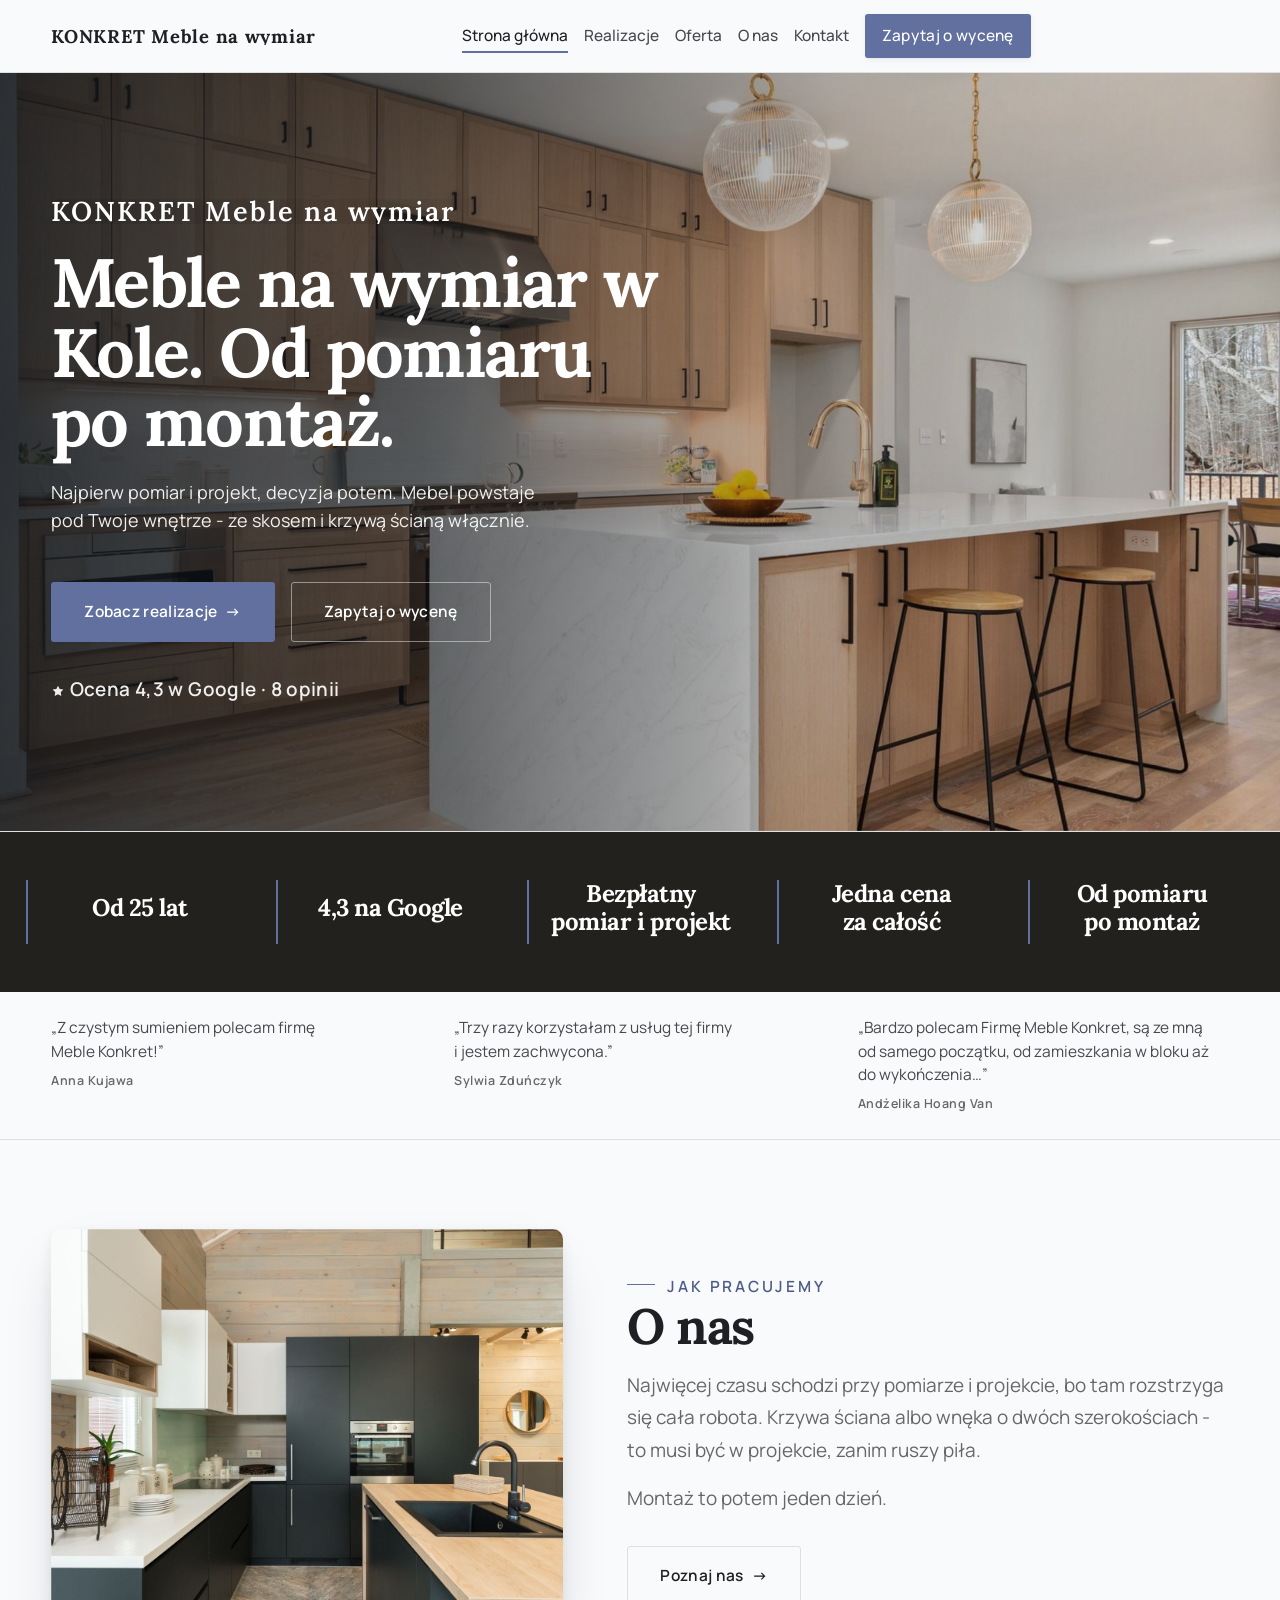
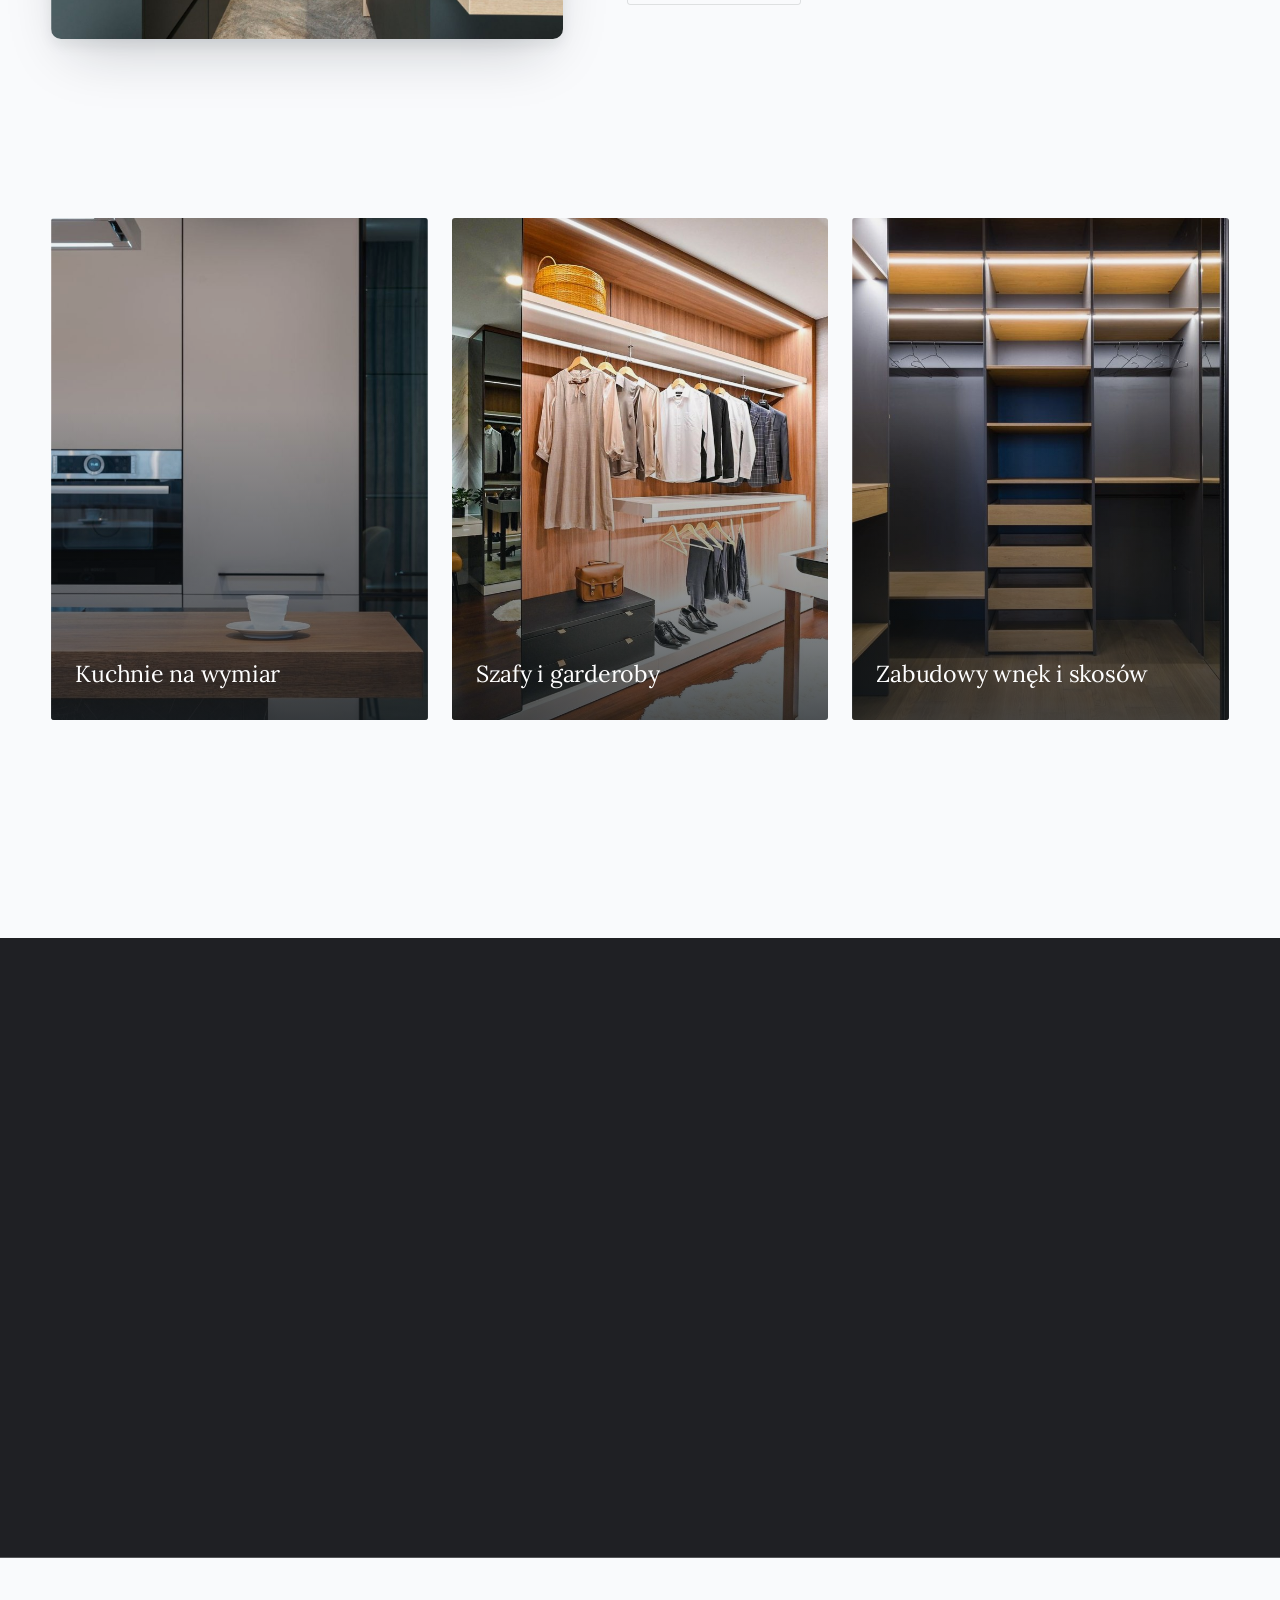
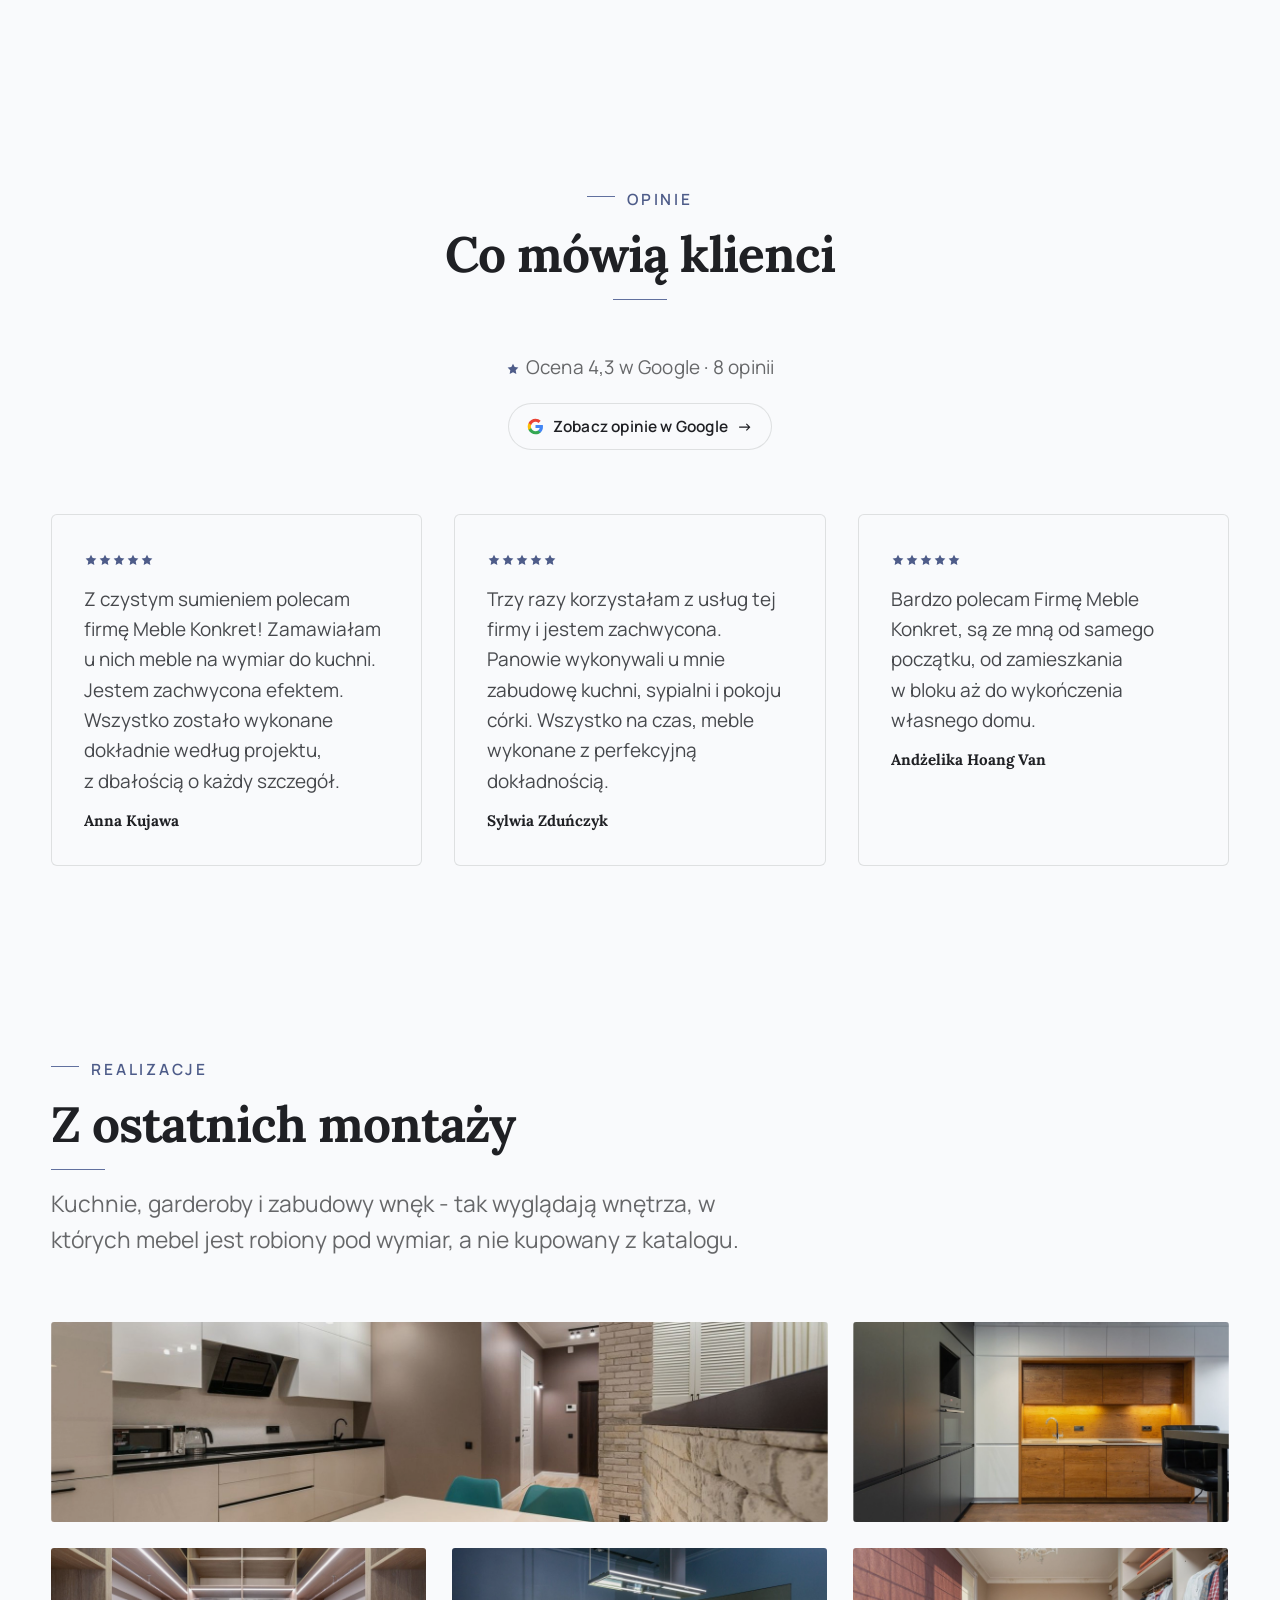
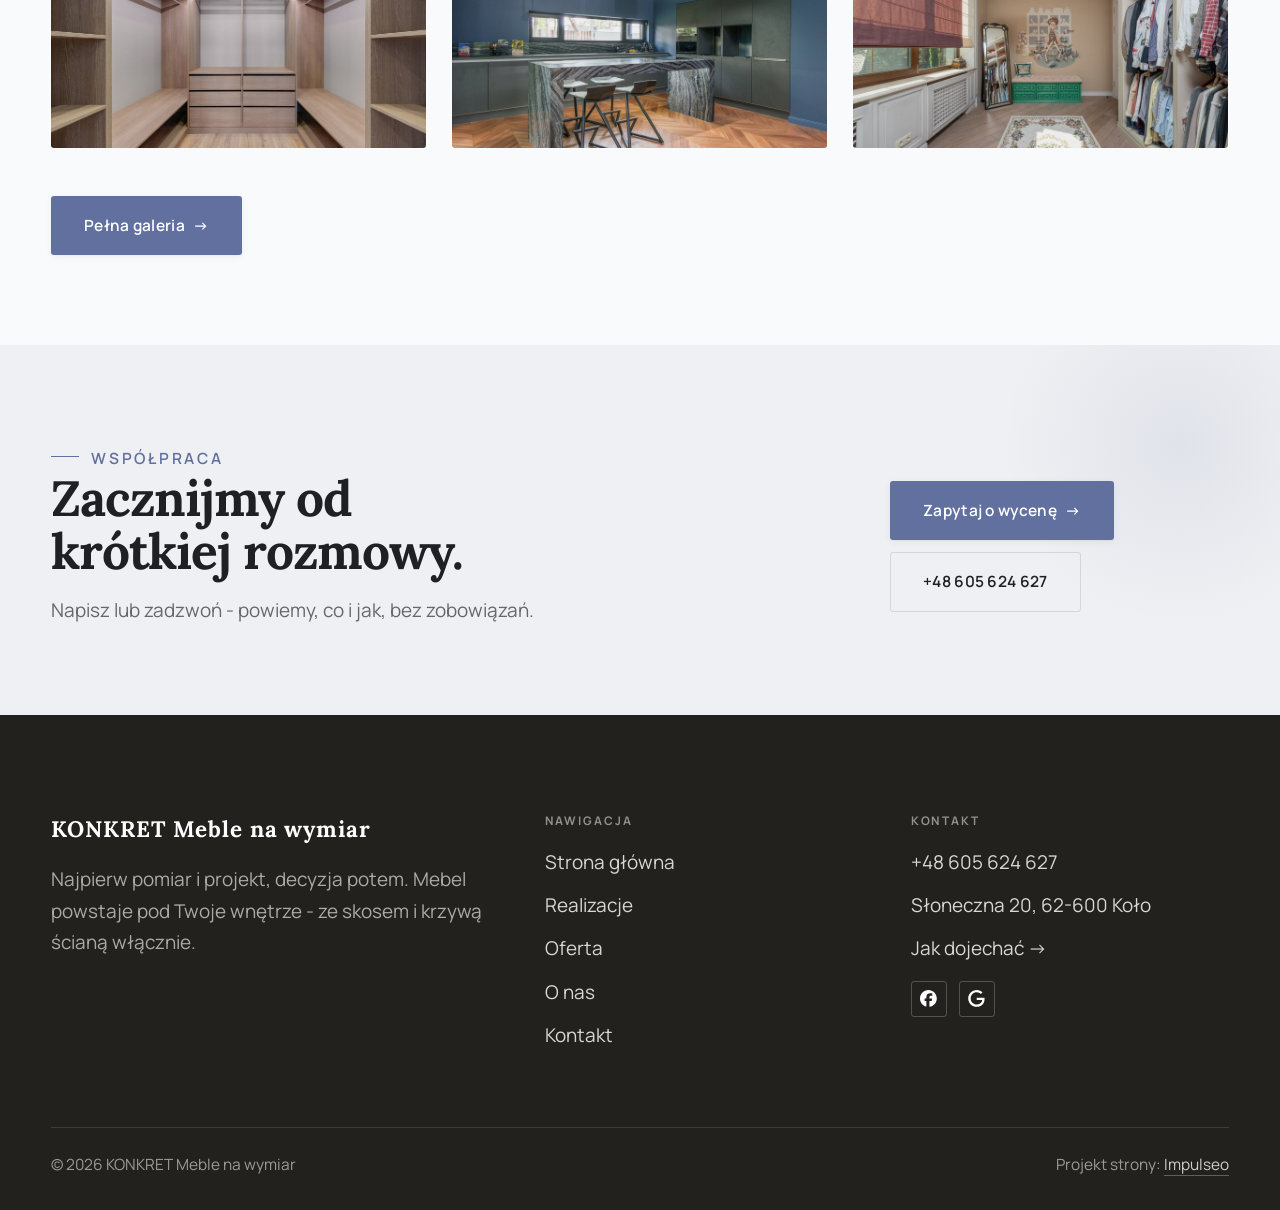
==== commit 47044484: "[claude-edit][cmt:92a2a0c1-9004-47b6-99bd-df7f53ae1d25] wejscie na strone: kurtyna z napisem KONKRET" ====
--- a/index.html
+++ b/index.html
@@ -21,9 +21,43 @@
 <link rel="preconnect" href="https://fonts.googleapis.com">
 <link rel="preconnect" href="https://fonts.gstatic.com" crossorigin>
 <link href="https://fonts.googleapis.com/css2?family=Lora:wght@500;600;700&family=Manrope:wght@400;500;600&display=swap" rel="stylesheet">
-<link rel="stylesheet" href="assets/styles.css?v=09ca39fa">
+<link rel="stylesheet" href="assets/styles.css?v=04e43151">
 </head>
 <body>
+
+<!-- WEJSCIE NA STRONE - kurtyna z nazwa firmy. Gra raz na wizytę (sessionStorage),
+     ?intro w adresie = zagraj ponownie. Skrypt tuż pod znacznikiem, bez defer. -->
+<div class="intro" id="intro" aria-hidden="true">
+  <div class="intro-in">
+    <div class="intro-name">KONKRET</div>
+    <div class="intro-sub">MEBLE NA WYMIAR &middot; KOŁO</div>
+    <div class="intro-bar"><i></i></div>
+  </div>
+</div>
+<script>
+(function(){
+  var el=document.getElementById('intro');
+  if(!el)return;
+  var znika=function(){ if(el.parentNode) el.parentNode.removeChild(el); };
+  var powtorz=/[?&]intro(=|&|$)/.test(location.search);
+  var mniejRuchu=window.matchMedia&&window.matchMedia('(prefers-reduced-motion: reduce)').matches;
+  var bylo=false; try{ bylo=sessionStorage.getItem('intro-konkret')==='1'; }catch(e){}
+  if(mniejRuchu||(bylo&&!powtorz)){ znika(); return; }
+  try{ sessionStorage.setItem('intro-konkret','1'); }catch(e){}
+  el.classList.add('on');
+  var zrobione=false;
+  function schowaj(){
+    if(zrobione)return; zrobione=true;
+    el.classList.add('gone');
+    setTimeout(znika,700);
+  }
+  setTimeout(schowaj,1050);              /* właściwe wejście: ~1 s */
+  setTimeout(schowaj,2200);              /* twardy bezpiecznik */
+  ['click','touchstart','wheel','keydown','scroll'].forEach(function(ev){
+    window.addEventListener(ev,schowaj,{passive:true,once:true});
+  });
+})();
+</script>
 
 <header class="nav">
   <div class="wrap nav-inner">
--- a/assets/styles.css
+++ b/assets/styles.css
@@ -1427,3 +1427,41 @@
 
 /* === szary tekst dociągnięty do czytelności (WCAG 4.5 na wszystkich tłach) === */
 :root{--muted:#666769;}
+
+/* ============================================================
+   WEJŚCIE NA STRONĘ — kurtyna z nazwą (prośba Szymona 21.08.2026,
+   wzór: demo Vente Meble). Tylko strona główna, raz na wizytę.
+   Poniżej 1,2 s — dłuższe czyta się jak zacięcie strony.
+   ============================================================ */
+.intro{
+  display:none;                      /* włącza dopiero skrypt — bez skryptu nic nie zasłania */
+  position:fixed;inset:0;z-index:9999;
+  background:var(--ink);
+  align-items:center;justify-content:center;
+  transition:opacity .5s cubic-bezier(.22,.61,.36,1),visibility .5s;
+}
+.intro.on{display:flex}
+.intro.gone{opacity:0;visibility:hidden;pointer-events:none}
+.intro-in{text-align:center;color:#fff;padding:0 24px}
+.intro-name{
+  font-family:'Lora',Georgia,serif;font-weight:600;
+  font-size:clamp(2.3rem,8vw,4.8rem);line-height:1;
+  letter-spacing:.2em;text-indent:.2em;                 /* text-indent równoważy odstęp po ostatniej literze */
+  opacity:0;transform:translateY(12px);
+  animation:introIn .55s cubic-bezier(.22,.61,.36,1) forwards;
+}
+.intro-sub{
+  margin-top:14px;
+  font-size:clamp(.64rem,1.7vw,.76rem);font-weight:600;
+  letter-spacing:.4em;text-indent:.4em;color:#9AA8CE;
+  opacity:0;animation:introIn .55s cubic-bezier(.22,.61,.36,1) .16s forwards;
+}
+.intro-bar{width:120px;height:1px;background:rgba(255,255,255,.2);margin:26px auto 0;overflow:hidden}
+.intro-bar i{
+  display:block;height:100%;width:100%;background:#9AA8CE;
+  transform:translateX(-100%);
+  animation:introLoad .95s cubic-bezier(.4,.1,.2,1) .06s forwards;
+}
+@keyframes introIn{to{opacity:1;transform:none}}
+@keyframes introLoad{to{transform:translateX(0)}}
+@media (prefers-reduced-motion:reduce){.intro{display:none!important}}
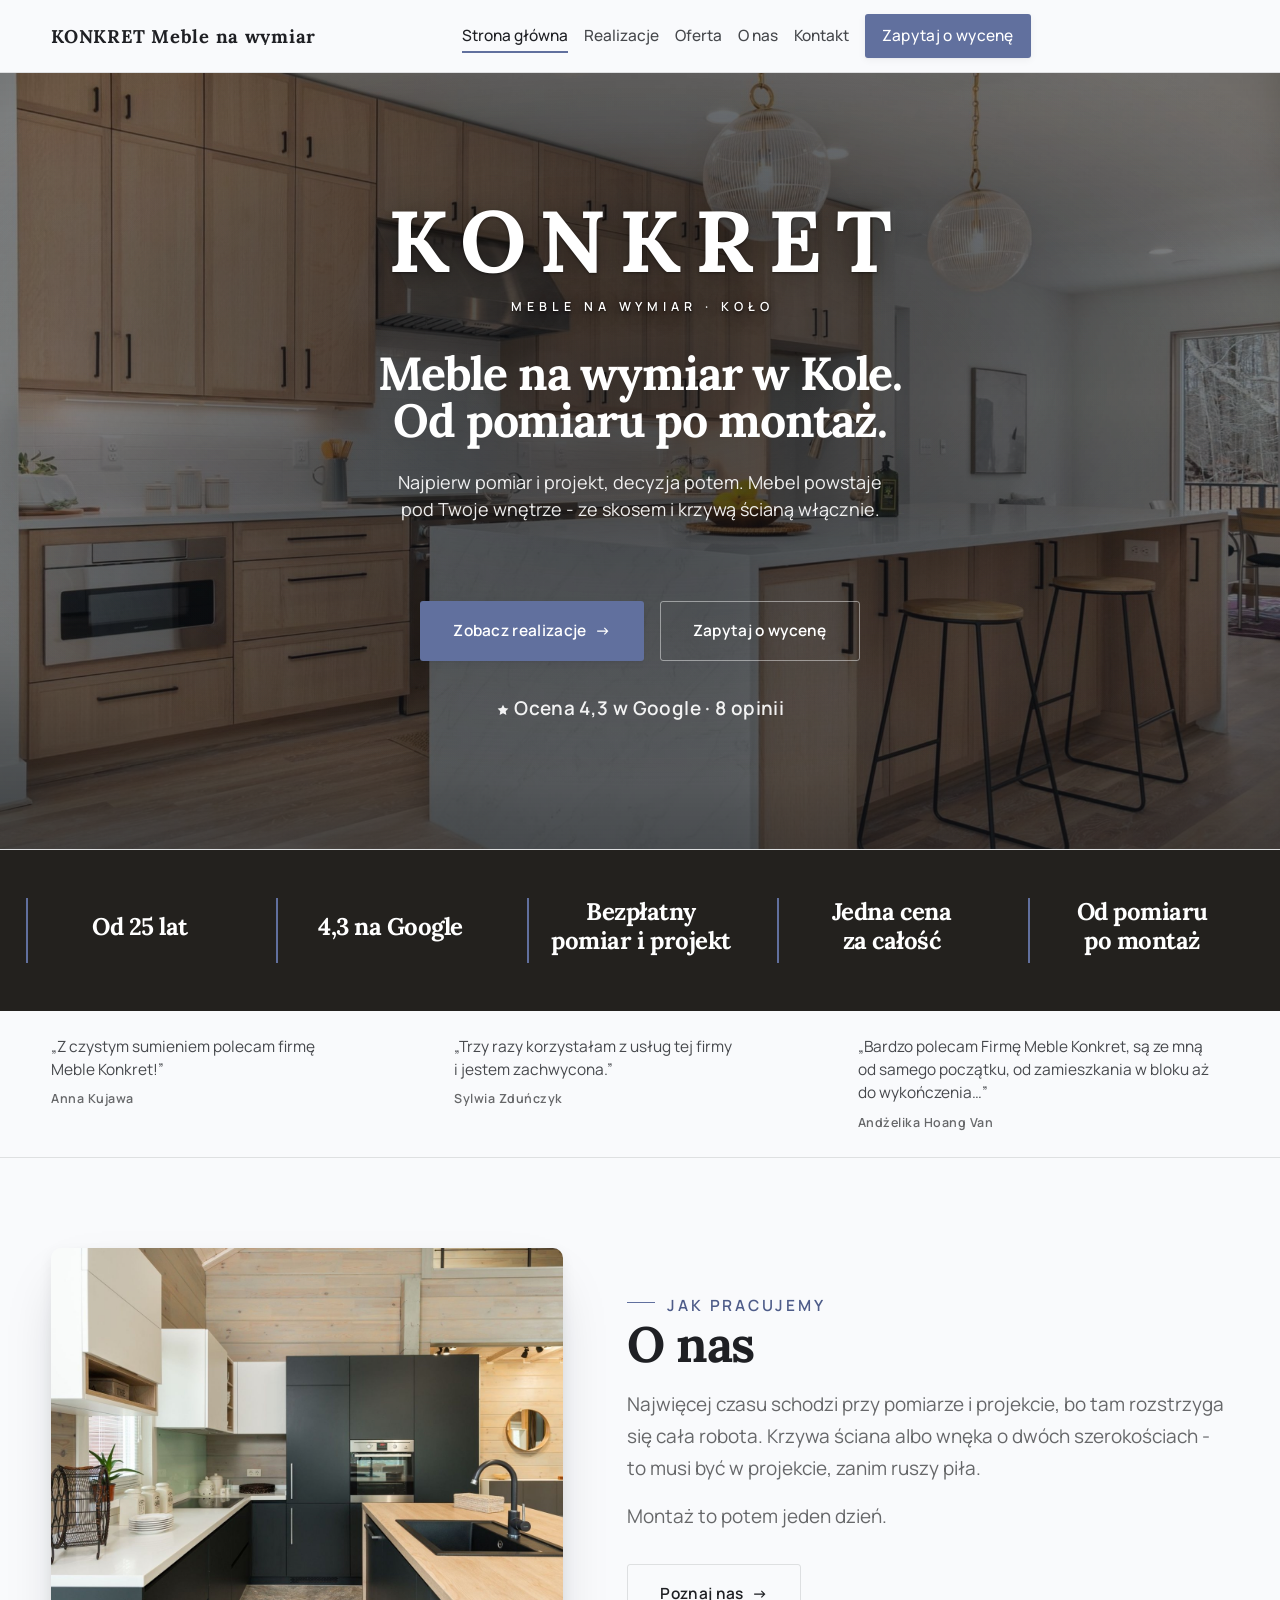
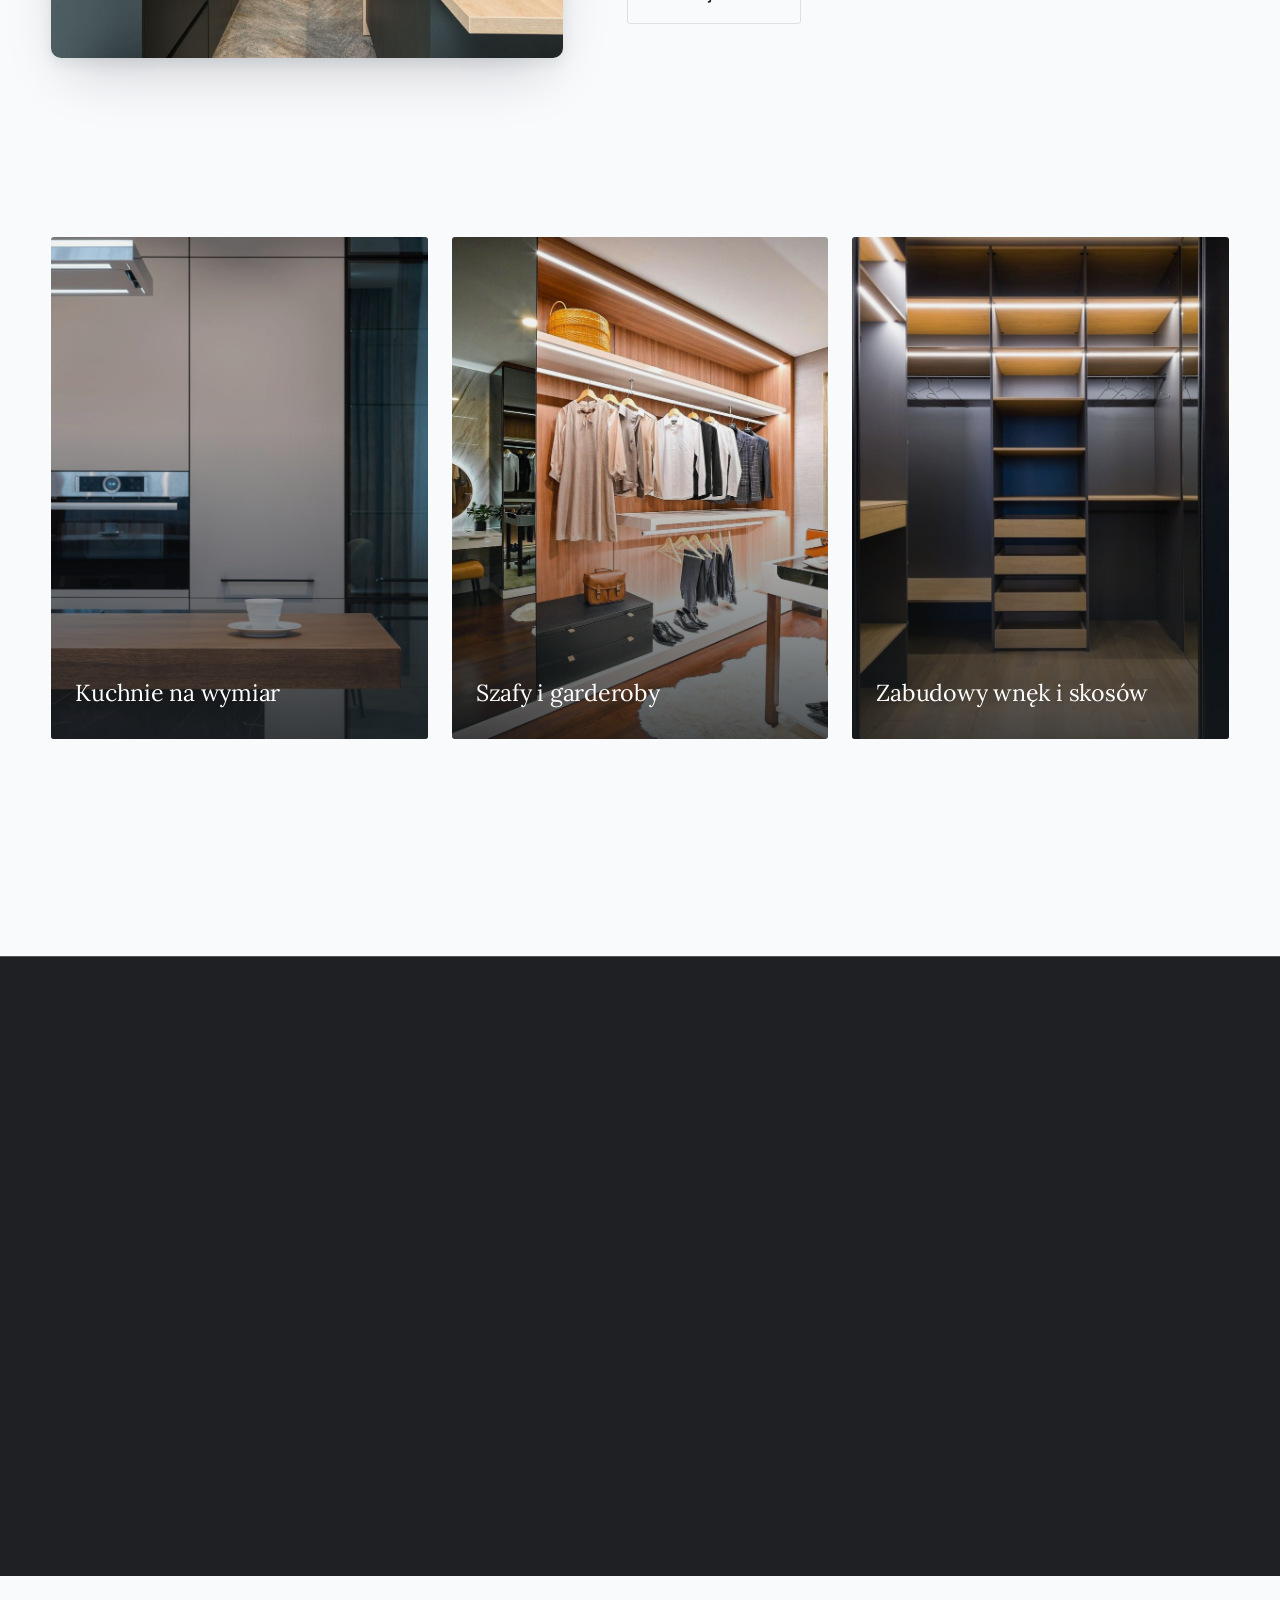
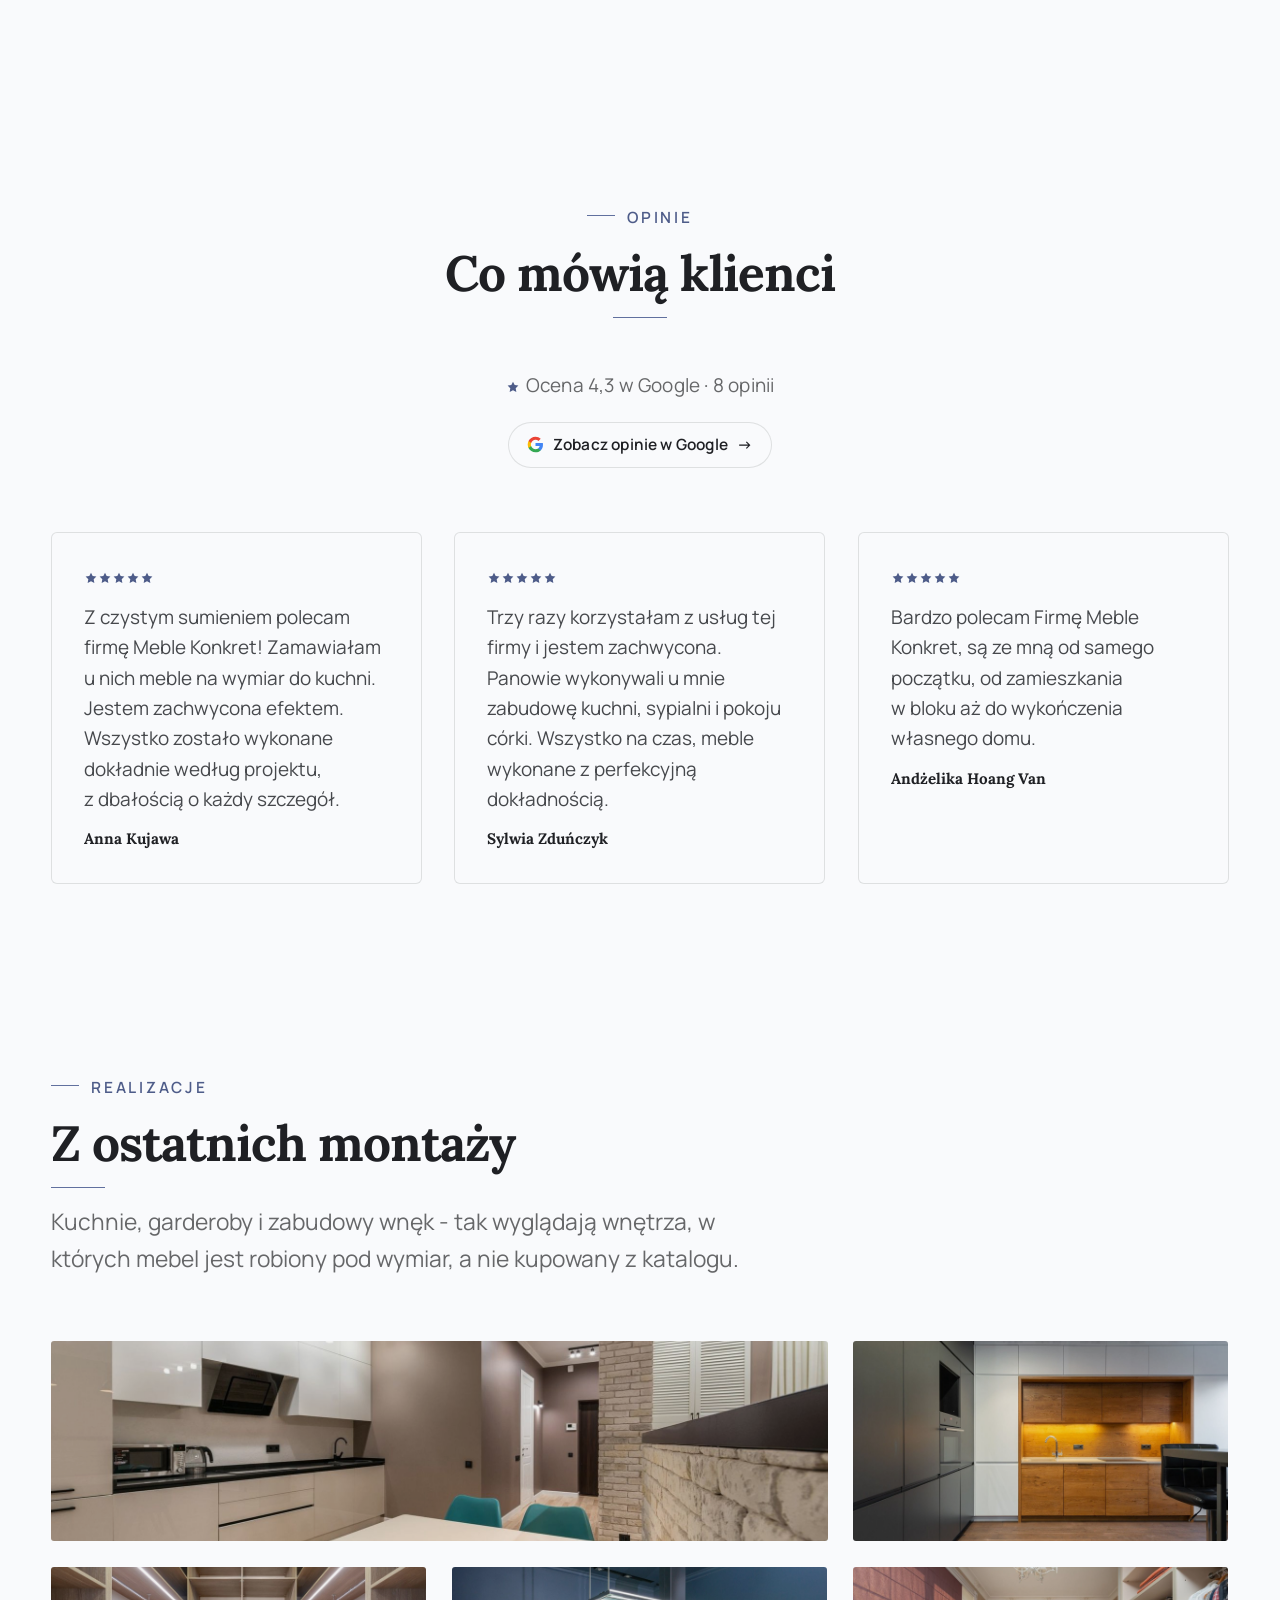
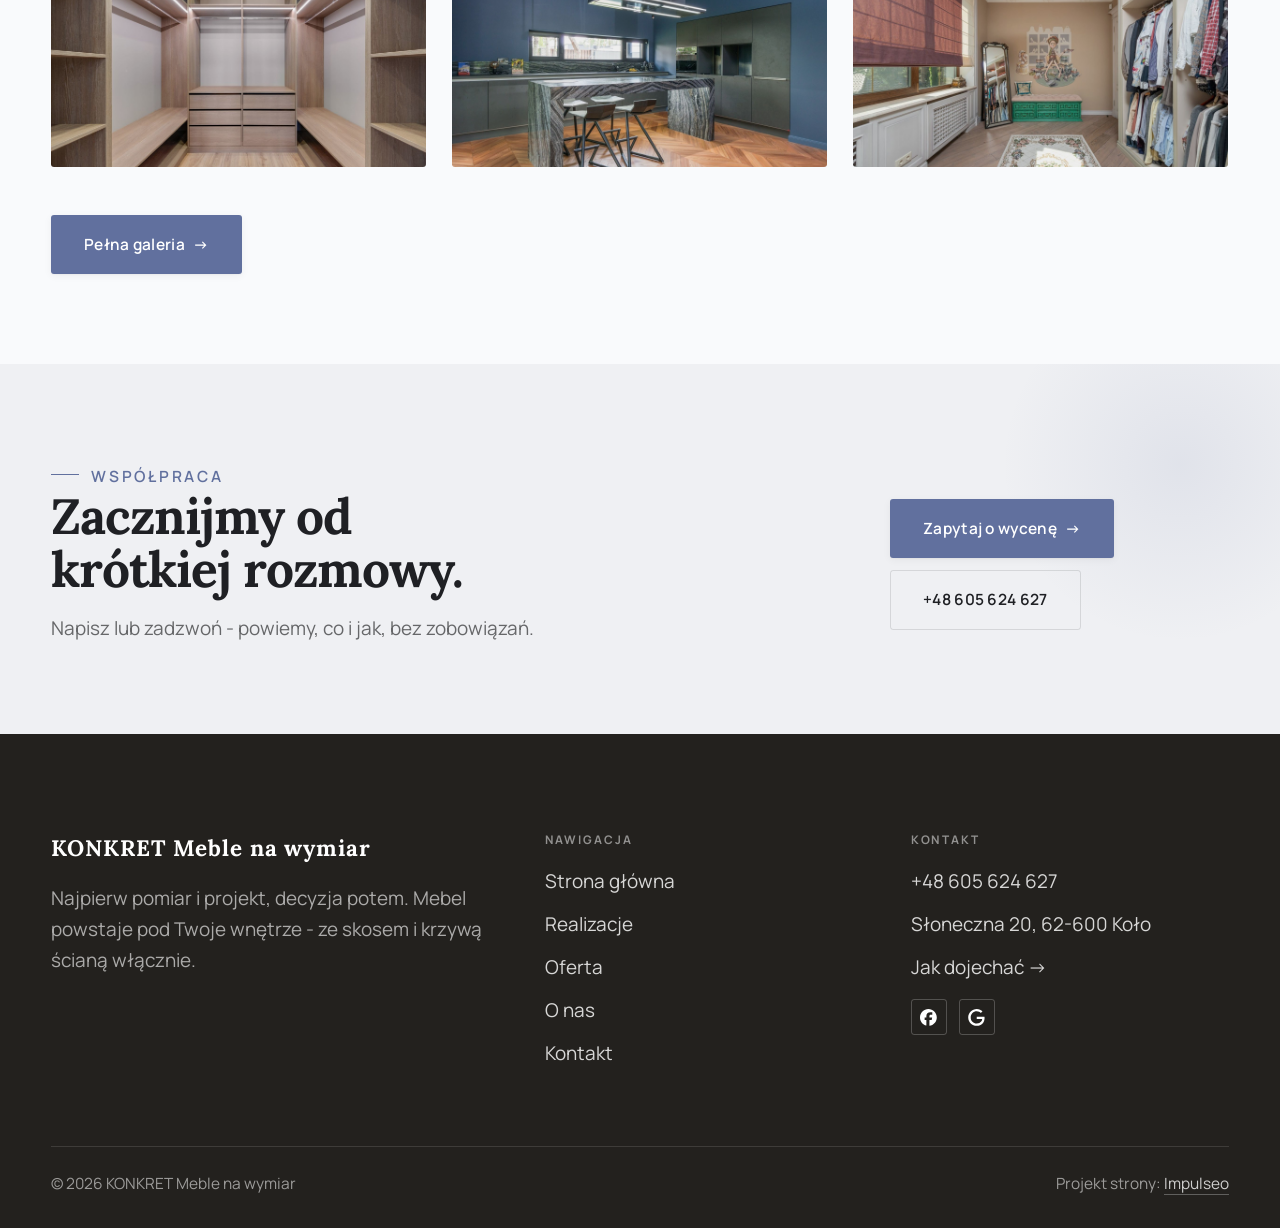
==== commit 28be0693: "[claude-edit][cmt:7a6c4903-655b-4aa9-a363-7fc3212fafb3] wejscie i pierwszy ekran jak u Meble FRONT: " ====
--- a/index.html
+++ b/index.html
@@ -21,43 +21,42 @@
 <link rel="preconnect" href="https://fonts.googleapis.com">
 <link rel="preconnect" href="https://fonts.gstatic.com" crossorigin>
 <link href="https://fonts.googleapis.com/css2?family=Lora:wght@500;600;700&family=Manrope:wght@400;500;600&display=swap" rel="stylesheet">
-<link rel="stylesheet" href="assets/styles.css?v=04e43151">
-</head>
-<body>
-
-<!-- WEJSCIE NA STRONE - kurtyna z nazwa firmy. Gra raz na wizytę (sessionStorage),
-     ?intro w adresie = zagraj ponownie. Skrypt tuż pod znacznikiem, bez defer. -->
-<div class="intro" id="intro" aria-hidden="true">
-  <div class="intro-in">
-    <div class="intro-name">KONKRET</div>
-    <div class="intro-sub">MEBLE NA WYMIAR &middot; KOŁO</div>
-    <div class="intro-bar"><i></i></div>
-  </div>
-</div>
+<link rel="stylesheet" href="assets/styles.css?v=4d881626">
 <script>
+/* WEJSCIE NA STRONE (prosba Szymona 21.08.2026, wzor: demo Meble FRONT).
+   Skrypt siedzi w <head> BEZ defer, zeby strona nie mignela przed zaslona.
+   Zaslona w CSS jest domyslnie wylaczona (display:none) - wlacza ja dopiero ta
+   klasa, wiec przy wylaczonym JS wejscia po prostu nie ma i nic nie blokuje.
+   Gra RAZ na wizyte (sessionStorage); ?intro w adresie = zagraj ponownie. */
 (function(){
-  var el=document.getElementById('intro');
-  if(!el)return;
-  var znika=function(){ if(el.parentNode) el.parentNode.removeChild(el); };
-  var powtorz=/[?&]intro(=|&|$)/.test(location.search);
-  var mniejRuchu=window.matchMedia&&window.matchMedia('(prefers-reduced-motion: reduce)').matches;
-  var bylo=false; try{ bylo=sessionStorage.getItem('intro-konkret')==='1'; }catch(e){}
-  if(mniejRuchu||(bylo&&!powtorz)){ znika(); return; }
-  try{ sessionStorage.setItem('intro-konkret','1'); }catch(e){}
-  el.classList.add('on');
-  var zrobione=false;
-  function schowaj(){
-    if(zrobione)return; zrobione=true;
-    el.classList.add('gone');
-    setTimeout(znika,700);
-  }
-  setTimeout(schowaj,1050);              /* właściwe wejście: ~1 s */
-  setTimeout(schowaj,2200);              /* twardy bezpiecznik */
-  ['click','touchstart','wheel','keydown','scroll'].forEach(function(ev){
-    window.addEventListener(ev,schowaj,{passive:true,once:true});
-  });
+  try{
+    var h = document.documentElement;
+    h.classList.add('js-on');   /* bez skryptu nazwa w rogu ma zostac widoczna */
+    if (window.matchMedia && matchMedia('(prefers-reduced-motion:reduce)').matches) return;
+    var znowu = location.search.indexOf('intro') > -1;
+    if (!znowu && sessionStorage.getItem('konkret-intro')) return;
+    sessionStorage.setItem('konkret-intro','1');
+    h.classList.add('intro-on');
+    var zdjete = false;
+    function koniec(){
+      if (zdjete) return; zdjete = true;
+      h.classList.add('intro-out');
+      try { document.dispatchEvent(new CustomEvent('intro:end')); } catch(e){}
+      setTimeout(function(){ h.classList.remove('intro-on','intro-out'); }, 800);
+    }
+    setTimeout(koniec, 1900);
+    /* twardy bezpiecznik: cokolwiek by nie padlo, po 3,8 s zaslony nie ma */
+    setTimeout(function(){ h.classList.remove('intro-on','intro-out'); }, 3800);
+    document.addEventListener('click', koniec);
+    window.addEventListener('wheel', koniec, {passive:true});
+    window.addEventListener('touchstart', koniec, {passive:true});
+    window.addEventListener('keydown', koniec);
+  }catch(e){}
 })();
 </script>
+</head>
+<body class="ma-znak-w-hero">
+<div id="intro" aria-hidden="true"></div>
 
 <header class="nav">
   <div class="wrap nav-inner">
@@ -75,18 +74,24 @@
 </header>
 
 <main>
-<section class="hero-cine">
+<section class="hero-cine hero-srodek">
   <img src="img/hero.jpg" fetchpriority="high" alt="KONKRET Meble na wymiar - Meble na wymiar w Kole. Od pomiaru po montaż. " width="1880" height="1253">
   <div class="wrap">
     <div class="hero-copy">
-      <div class="brandmark bm-s"><span class="bm-line"><span>KONKRET Meble na wymiar</span></span></div>
+      <!-- Znak firmowy: na czas zaslony stoi na srodku okna (ciemny, na jasnym tle),
+           przy jej zdejmowaniu zjezdza na swoje miejsce w hero i w locie przechodzi
+           na biel. Firma nie ma znaku graficznego, wiec znakiem jest sama nazwa. -->
+      <div class="hero-mark">
+        <span class="mark-nazwa">KONKRET</span>
+        <span class="mark-pod">MEBLE NA WYMIAR &middot; KOŁO</span>
+      </div>
       <h1>Meble na wymiar w Kole. Od pomiaru po montaż. </h1>
       <p class="lead">Najpierw pomiar i projekt, decyzja potem. Mebel powstaje pod Twoje wnętrze - ze skosem i krzywą ścianą włącznie.</p>
       <div class="hero-actions">
         <a href="realizacje.html" class="btn btn-accent">Zobacz realizacje <span class="arr">→</span></a>
         <a href="kontakt.html" class="btn btn-ghost" style="color:#fff;border-color:rgba(255,255,255,.45)">Zapytaj o wycenę</a>
       </div>
-      <div style="margin-top:var(--space-6);color:#fff;font-weight:600;letter-spacing:.02em;opacity:.92"><svg class="ico-star" width="14" height="14" viewBox="0 0 24 24" style="vertical-align:-2px" aria-hidden="true"><path d="M12 2.8l2.85 5.8 6.4.93-4.63 4.5 1.1 6.37L12 17.4l-5.72 3 1.1-6.37-4.63-4.5 6.4-.93L12 2.8Z" fill="currentColor"/></svg> Ocena 4,3 w Google · 8 opinii</div>
+      <div class="hero-ocena"><svg class="ico-star" width="14" height="14" viewBox="0 0 24 24" style="vertical-align:-2px" aria-hidden="true"><path d="M12 2.8l2.85 5.8 6.4.93-4.63 4.5 1.1 6.37L12 17.4l-5.72 3 1.1-6.37-4.63-4.5 6.4-.93L12 2.8Z" fill="currentColor"/></svg> Ocena 4,3 w Google · 8 opinii</div>
     </div>
   </div>
 </section>
@@ -214,6 +219,6 @@
 <div class="sticky-reserve"><a class="sr-book" href="kontakt.html">Zapytaj o wycenę</a><a class="sr-call" href="tel:+48605624627" aria-label="Zadzwoń"><svg class="ico-tel" width="16" height="16" viewBox="0 0 24 24" fill="none" aria-hidden="true"><path d="M6.6 10.8a15.5 15.5 0 0 0 6.6 6.6l2.2-2.2a1 1 0 0 1 1-.24 11.4 11.4 0 0 0 3.6.58 1 1 0 0 1 1 1V20a1 1 0 0 1-1 1A17 17 0 0 1 3 4a1 1 0 0 1 1-1h3.5a1 1 0 0 1 1 1c0 1.25.2 2.46.58 3.6a1 1 0 0 1-.25 1l-2.23 2.2Z" fill="currentColor"/></svg></a></div>
 <div class="demo-wazne" data-do="2026-08-19" data-cykl="3" hidden><svg class="dw-ico" width="13" height="13" viewBox="0 0 24 24" fill="none" aria-hidden="true"><circle cx="12" cy="12" r="8.6" stroke="currentColor" stroke-width="1.8"/><path d="M12 7.2V12l3.3 2" stroke="currentColor" stroke-width="1.8" stroke-linecap="round"/></svg><span class="dw-txt"></span></div>
 
-<script src="assets/main.js"></script>
+<script src="assets/main.js?v=80b8f74f"></script>
 </body>
 </html>
--- a/assets/styles.css
+++ b/assets/styles.css
@@ -1429,39 +1429,130 @@
 :root{--muted:#666769;}
 
 /* ============================================================
-   WEJŚCIE NA STRONĘ — kurtyna z nazwą (prośba Szymona 21.08.2026,
-   wzór: demo Vente Meble). Tylko strona główna, raz na wizytę.
-   Poniżej 1,2 s — dłuższe czyta się jak zacięcie strony.
+   WEJŚCIE NA STRONĘ + PIERWSZY EKRAN NA ŚRODKU
+   (prośba Szymona 21.08.2026: "zrób tak jak u Meble FRONT, najważniejsze
+   informacje po środku strony"). Wzorzec zdjęty z dema Meble FRONT.
+   Wejście NIE jest osobną planszą - jest PIERWSZYM EKRANEM: znak firmowy
+   stoi na jasnej zasłonie, a przy jej zdejmowaniu zjeżdża na swoje miejsce
+   w hero i w locie przechodzi z ciemnego na biały.
    ============================================================ */
-.intro{
-  display:none;                      /* włącza dopiero skrypt — bez skryptu nic nie zasłania */
-  position:fixed;inset:0;z-index:9999;
-  background:var(--ink);
-  align-items:center;justify-content:center;
-  transition:opacity .5s cubic-bezier(.22,.61,.36,1),visibility .5s;
-}
-.intro.on{display:flex}
-.intro.gone{opacity:0;visibility:hidden;pointer-events:none}
-.intro-in{text-align:center;color:#fff;padding:0 24px}
-.intro-name{
-  font-family:'Lora',Georgia,serif;font-weight:600;
-  font-size:clamp(2.3rem,8vw,4.8rem);line-height:1;
-  letter-spacing:.2em;text-indent:.2em;                 /* text-indent równoważy odstęp po ostatniej literze */
-  opacity:0;transform:translateY(12px);
-  animation:introIn .55s cubic-bezier(.22,.61,.36,1) forwards;
-}
-.intro-sub{
+
+/* ---------- 1) NAZWA W ROGU USTĘPUJE, DOPÓKI DUŻY ZNAK STOI NA EKRANIE ----------
+   Inaczej ta sama marka wisi dwa razy naraz. Chowamy TYLKO gdy działa skrypt
+   (`.js-on`) - bez niego nie ma kto pokazać jej z powrotem. */
+.nav .brand{transition:opacity .5s var(--ease,ease), transform .5s var(--ease,ease)}
+.js-on body.ma-znak-w-hero .nav .brand{opacity:0;transform:translateY(-12px);pointer-events:none}
+.js-on body.ma-znak-w-hero.znak-poza-ekranem .nav .brand{opacity:1;transform:none;pointer-events:auto}
+
+/* ---------- 2) PIERWSZY EKRAN: wszystko na środku ---------- */
+.hero-srodek .wrap{display:flex;justify-content:center}
+.hero-srodek .hero-copy{
+  /* width:100% + min-width:0 OBOWIĄZKOWE - bez nich flex-item trzyma szerokość
+     treści i na telefonie tekst z przyciskami wyjeżdżał poza prawą krawędź. */
+  width:100%;min-width:0;max-width:820px;text-align:center;
+  display:flex;flex-direction:column;align-items:center;
+}
+/* Gradient bazowy przyciemniał LEWĄ stronę (pod tekst z lewej). Przy treści na
+   środku trzeba przyciemnić równomiernie + winieta pod samym znakiem, inaczej
+   biały napis siada na jasnym froncie szafki i znika. */
+.hero-srodek::after{
+  background:
+    radial-gradient(66% 52% at 50% 40%, rgba(10,14,19,.66) 0%, rgba(10,14,19,.36) 58%, rgba(10,14,19,0) 100%),
+    linear-gradient(180deg,rgba(13,18,23,.50) 0%,rgba(13,18,23,.32) 42%,rgba(13,18,23,.72) 100%)
+}
+.hero-srodek h1{
+  font-size:clamp(1.7rem,1.2rem + 2.2vw,2.9rem);
+  margin:0 0 var(--space-5);max-width:20ch;text-wrap:balance;
+}
+.hero-srodek .lead{max-width:46ch;margin-left:auto;margin-right:auto}
+.hero-srodek .hero-actions{justify-content:center}
+.hero-srodek .hero-mark{max-width:100%}
+.hero-srodek .hero-ocena{
+  margin-top:var(--space-6);color:#fff;font-weight:600;letter-spacing:.02em;opacity:.92
+}
+
+/* ---------- 3) ZNAK FIRMOWY W HERO ----------
+   Firma nie ma znaku graficznego, więc znakiem jest sama nazwa. Kolor jedzie
+   przejściem (ciemny na zasłonie -> biały na zdjęciu), zamiast mrugać. */
+.hero-mark{
+  position:relative;display:flex;flex-direction:column;align-items:center;
+  margin:0 0 var(--space-6);
+  transform-origin:center center;
+  transition:transform 1.15s cubic-bezier(.16,.84,.44,1), opacity .8s ease;
+  --intro-skala:1.34;
+}
+.hero-mark .mark-nazwa{
+  font-family:var(--font-display);font-weight:700;line-height:.98;
+  font-size:clamp(2.6rem,1.6rem + 5.2vw,5.4rem);
+  letter-spacing:.16em;text-indent:.16em;    /* indent równoważy odstęp po ostatniej literze */
+  color:#fff;
+  text-shadow:0 4px 34px rgba(0,0,0,.6), 0 1px 3px rgba(0,0,0,.45);
+  transition:color .5s ease .3s, text-shadow .5s ease .3s;
+}
+.hero-mark .mark-pod{
   margin-top:14px;
-  font-size:clamp(.64rem,1.7vw,.76rem);font-weight:600;
-  letter-spacing:.4em;text-indent:.4em;color:#9AA8CE;
-  opacity:0;animation:introIn .55s cubic-bezier(.22,.61,.36,1) .16s forwards;
-}
-.intro-bar{width:120px;height:1px;background:rgba(255,255,255,.2);margin:26px auto 0;overflow:hidden}
-.intro-bar i{
-  display:block;height:100%;width:100%;background:#9AA8CE;
-  transform:translateX(-100%);
-  animation:introLoad .95s cubic-bezier(.4,.1,.2,1) .06s forwards;
-}
-@keyframes introIn{to{opacity:1;transform:none}}
-@keyframes introLoad{to{transform:translateX(0)}}
-@media (prefers-reduced-motion:reduce){.intro{display:none!important}}
+  font-family:var(--font-body);font-weight:600;
+  font-size:clamp(.64rem,.55rem + .4vw,.78rem);
+  letter-spacing:.4em;text-indent:.4em;
+  color:#fff;
+  /* jasne fronty kuchni w hero zjadały ten drobny napis - stąd potrójny cień */
+  text-shadow:0 2px 14px rgba(0,0,0,.85), 0 1px 3px rgba(0,0,0,.7), 0 0 26px rgba(0,0,0,.5);
+  transition:color .5s ease .3s, text-shadow .5s ease .3s;
+}
+@media(max-width:680px){
+  .hero-mark{--intro-skala:1.14}
+  .hero-srodek h1{margin-bottom:var(--space-4)}
+}
+
+/* ---------- 4) WEJŚCIE: zasłona + znak na środku okna ----------
+   Zasłona jest domyślnie WYŁĄCZONA (display:none), włącza ją dopiero skrypt
+   w <head>. Przy wyłączonym JS albo przy błędzie nikt nie utknie na pustym
+   ekranie. Przesunięcie w pionie (--intro-dy) liczy skrypt: mierzy, ile
+   brakuje znakowi do środka okna - na sztywno się nie da, zależy od wysokości. */
+#intro{display:none}
+.intro-on #intro{
+  display:block;position:fixed;inset:0;z-index:100;
+  background:var(--paper);opacity:1;transition:opacity .85s ease;
+}
+.intro-on.intro-out #intro{opacity:0;pointer-events:none}
+.intro-on body{overflow:hidden}
+
+/* znak musi być NAD zasłoną (dlatego wyższy z-index niż #intro) */
+.intro-on .hero-srodek .wrap{z-index:101}
+.intro-on:not(.intro-out) .hero-mark{
+  transform:translateY(calc(var(--intro-dy,0px) + 18px)) scale(calc(var(--intro-skala) * .97));
+  opacity:0;
+}
+.intro-on:not(.intro-out) .hero-mark.mark-wszedl{
+  transform:translateY(var(--intro-dy,0px)) scale(var(--intro-skala));
+  opacity:1;
+}
+/* na jasnej zasłonie znak jest ciemny; po jej zdjęciu przechodzi w biel */
+.intro-on:not(.intro-out) .hero-mark .mark-nazwa{color:var(--ink);text-shadow:none}
+.intro-on:not(.intro-out) .hero-mark .mark-pod{color:var(--accent);text-shadow:none}
+
+/* nagłówek, tekst, przyciski i ocena wchodzą kaskadą DOPIERO po zdjęciu zasłony */
+.hero-srodek h1,.hero-srodek .lead,.hero-srodek .hero-actions,.hero-srodek .hero-ocena{
+  transition:opacity .75s ease, transform .75s cubic-bezier(.16,.84,.44,1);
+}
+.hero-srodek h1{transition-delay:.5s}
+.hero-srodek .lead{transition-delay:.62s}
+.hero-srodek .hero-actions{transition-delay:.74s}
+.hero-srodek .hero-ocena{transition-delay:.88s}
+.intro-on:not(.intro-out) .hero-srodek h1,
+.intro-on:not(.intro-out) .hero-srodek .lead,
+.intro-on:not(.intro-out) .hero-srodek .hero-actions,
+.intro-on:not(.intro-out) .hero-srodek .hero-ocena{
+  opacity:0;transform:translateY(12px);transition-delay:0s;
+}
+/* pomiar pozycji docelowej: skrypt na moment zdejmuje przesunięcie */
+.hero-mark.mierze{transform:none !important;transition:none !important}
+
+@media (prefers-reduced-motion:reduce){
+  .intro-on #intro{display:none}
+  .intro-on body{overflow:auto}
+  .hero-mark,.hero-srodek h1,.hero-srodek .lead,
+  .hero-srodek .hero-actions,.hero-srodek .hero-ocena{
+    transition:none !important;transform:none !important;opacity:1 !important
+  }
+}
